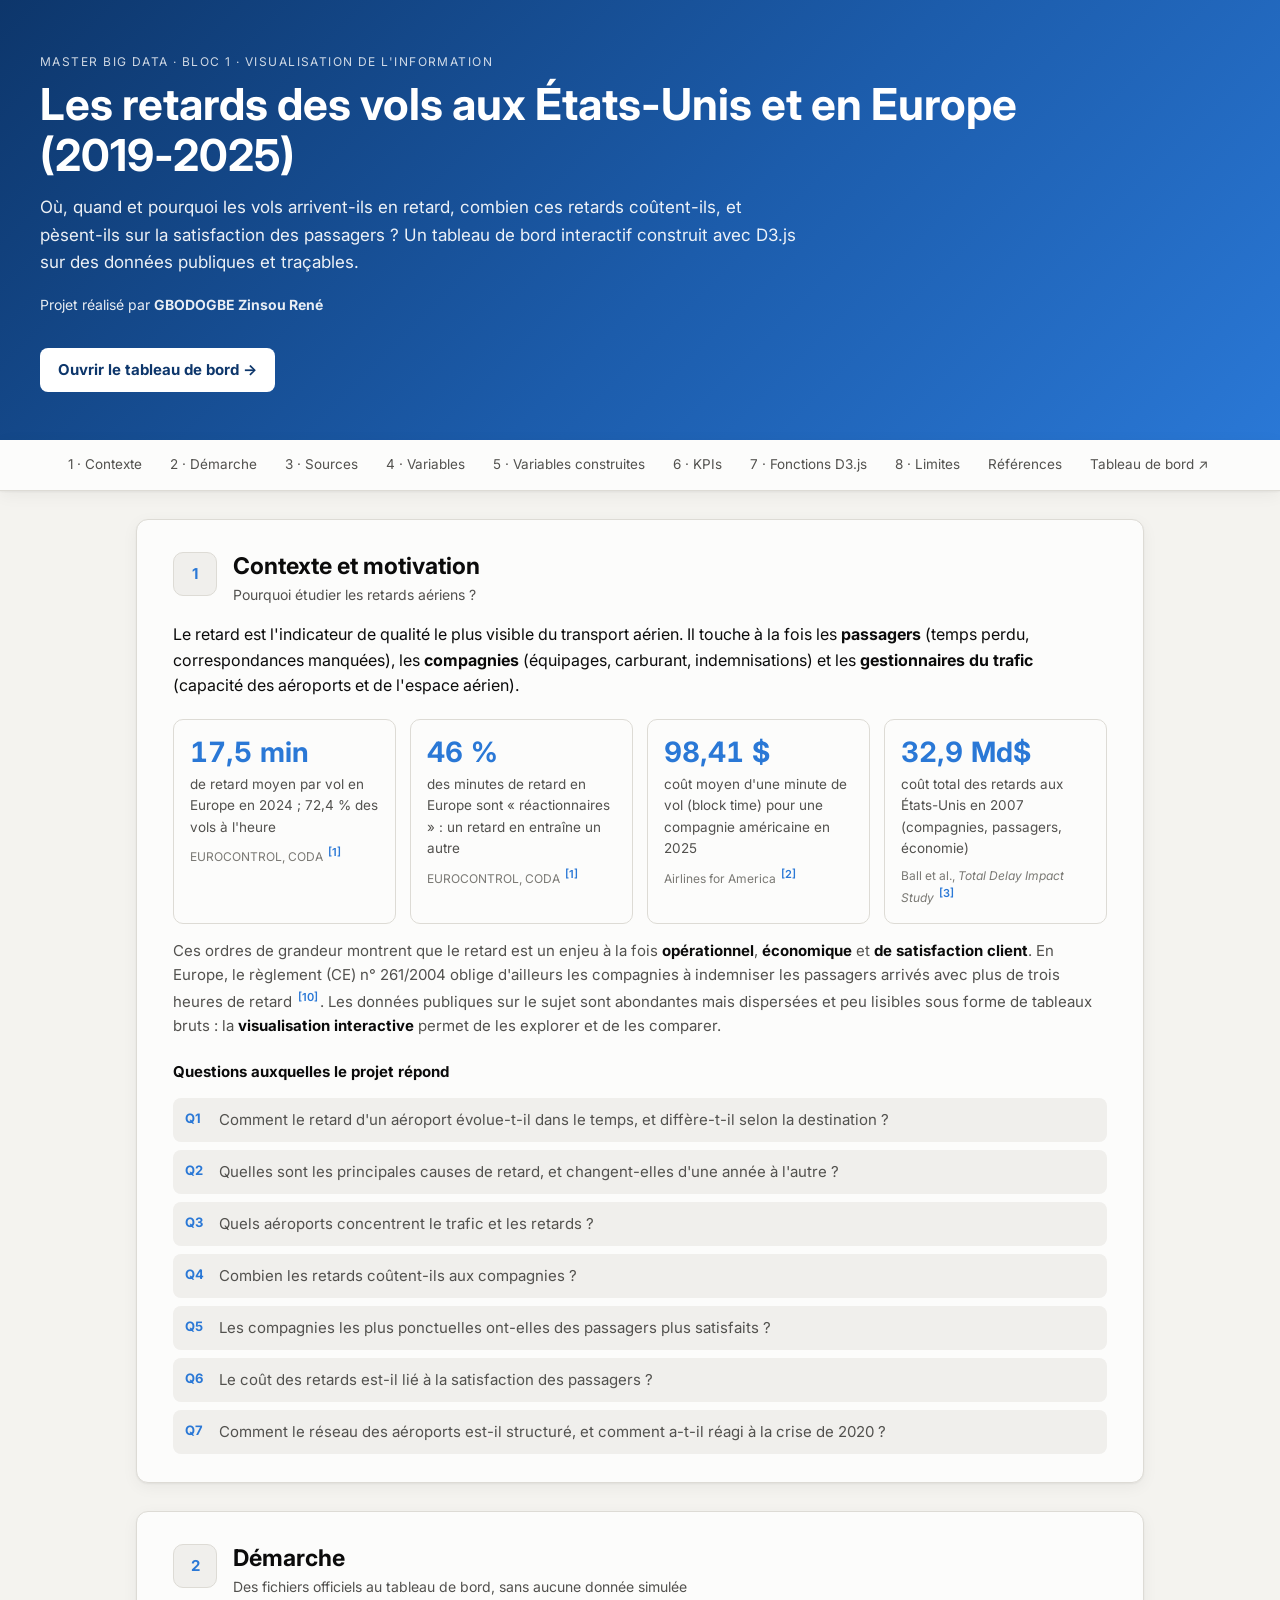
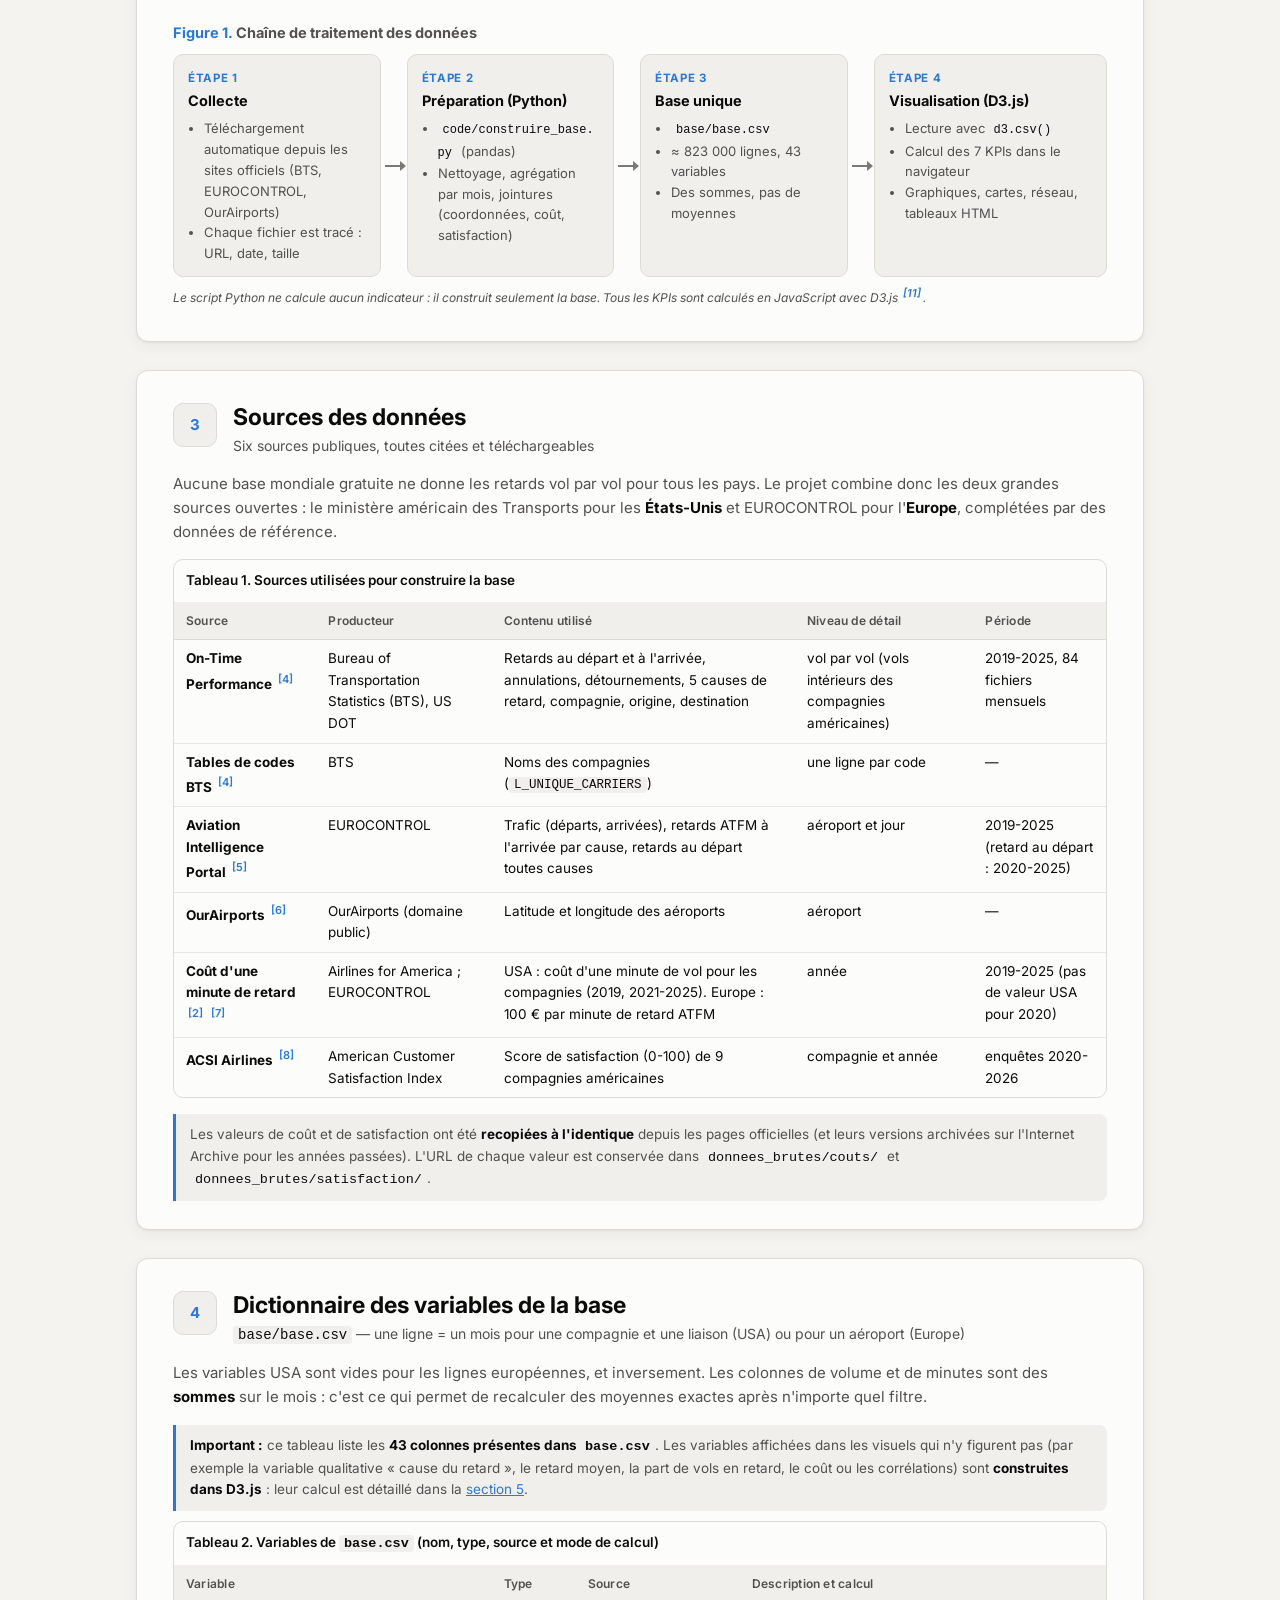
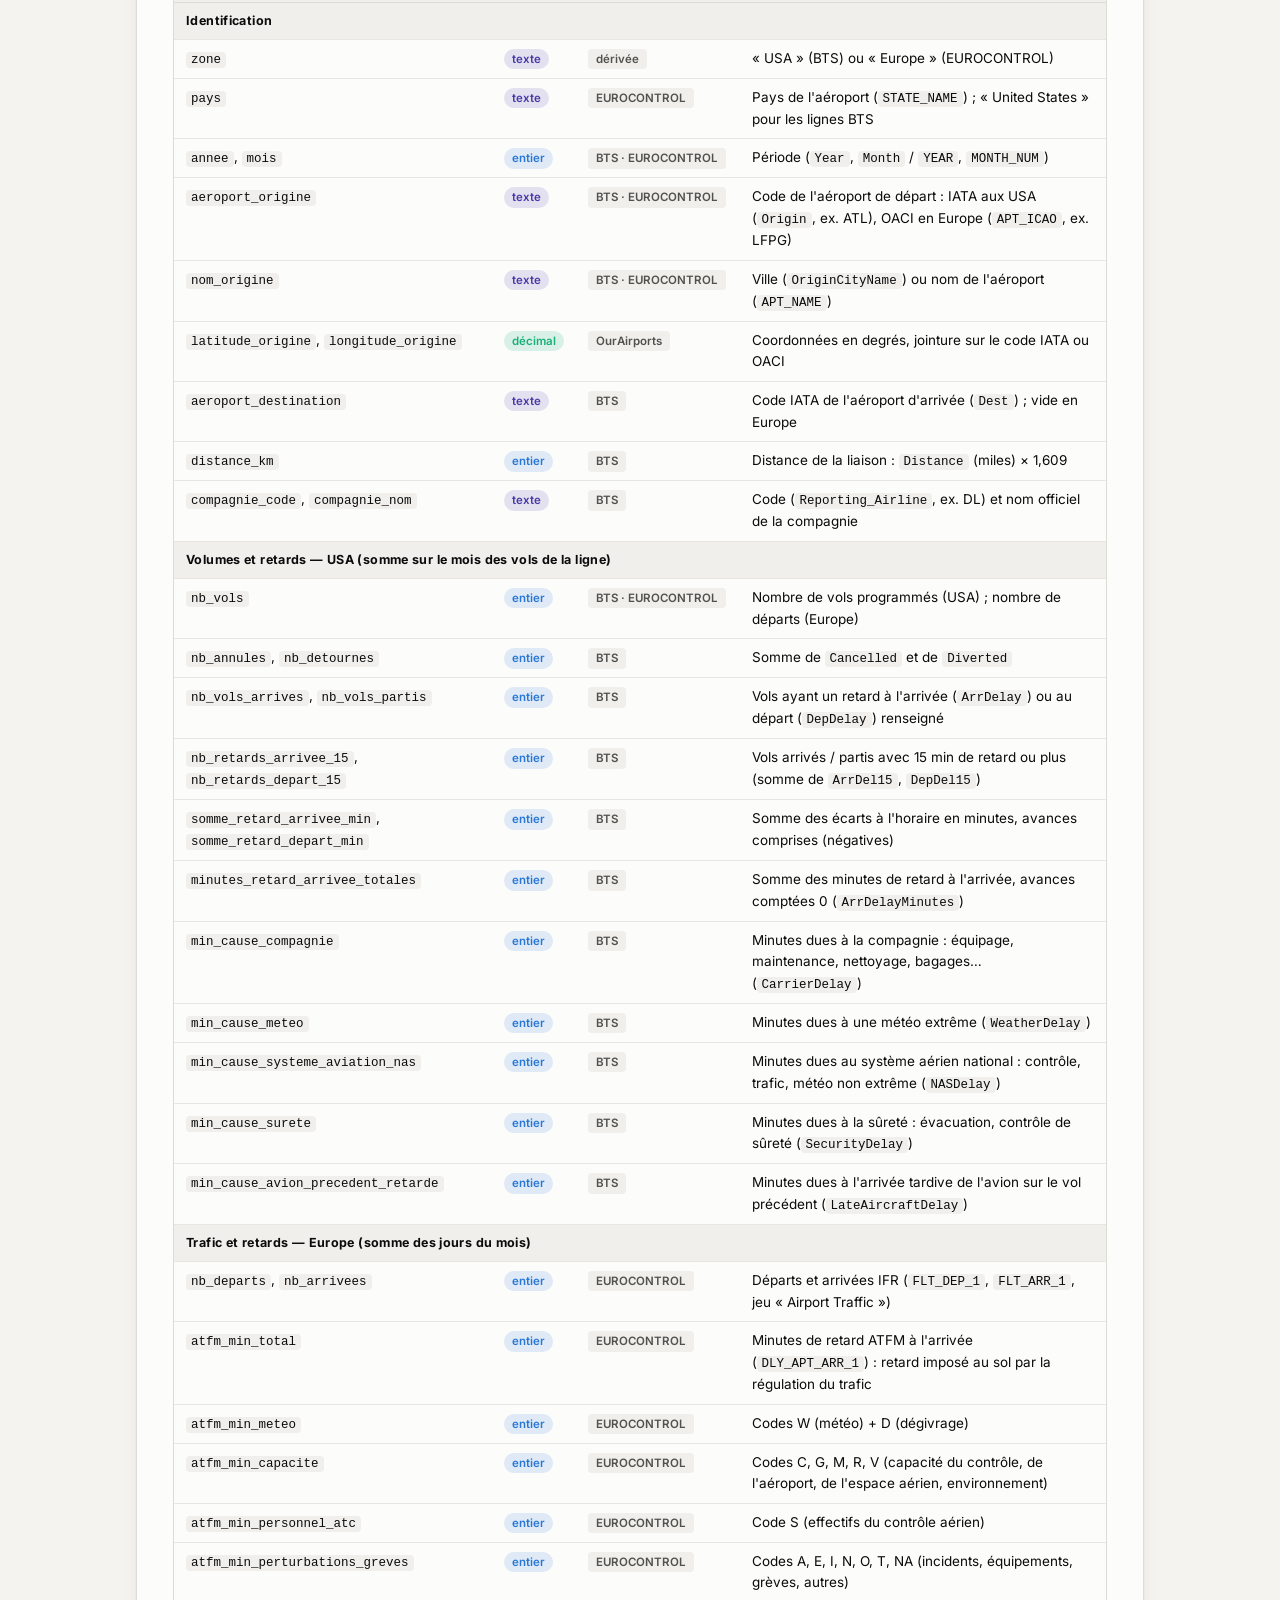
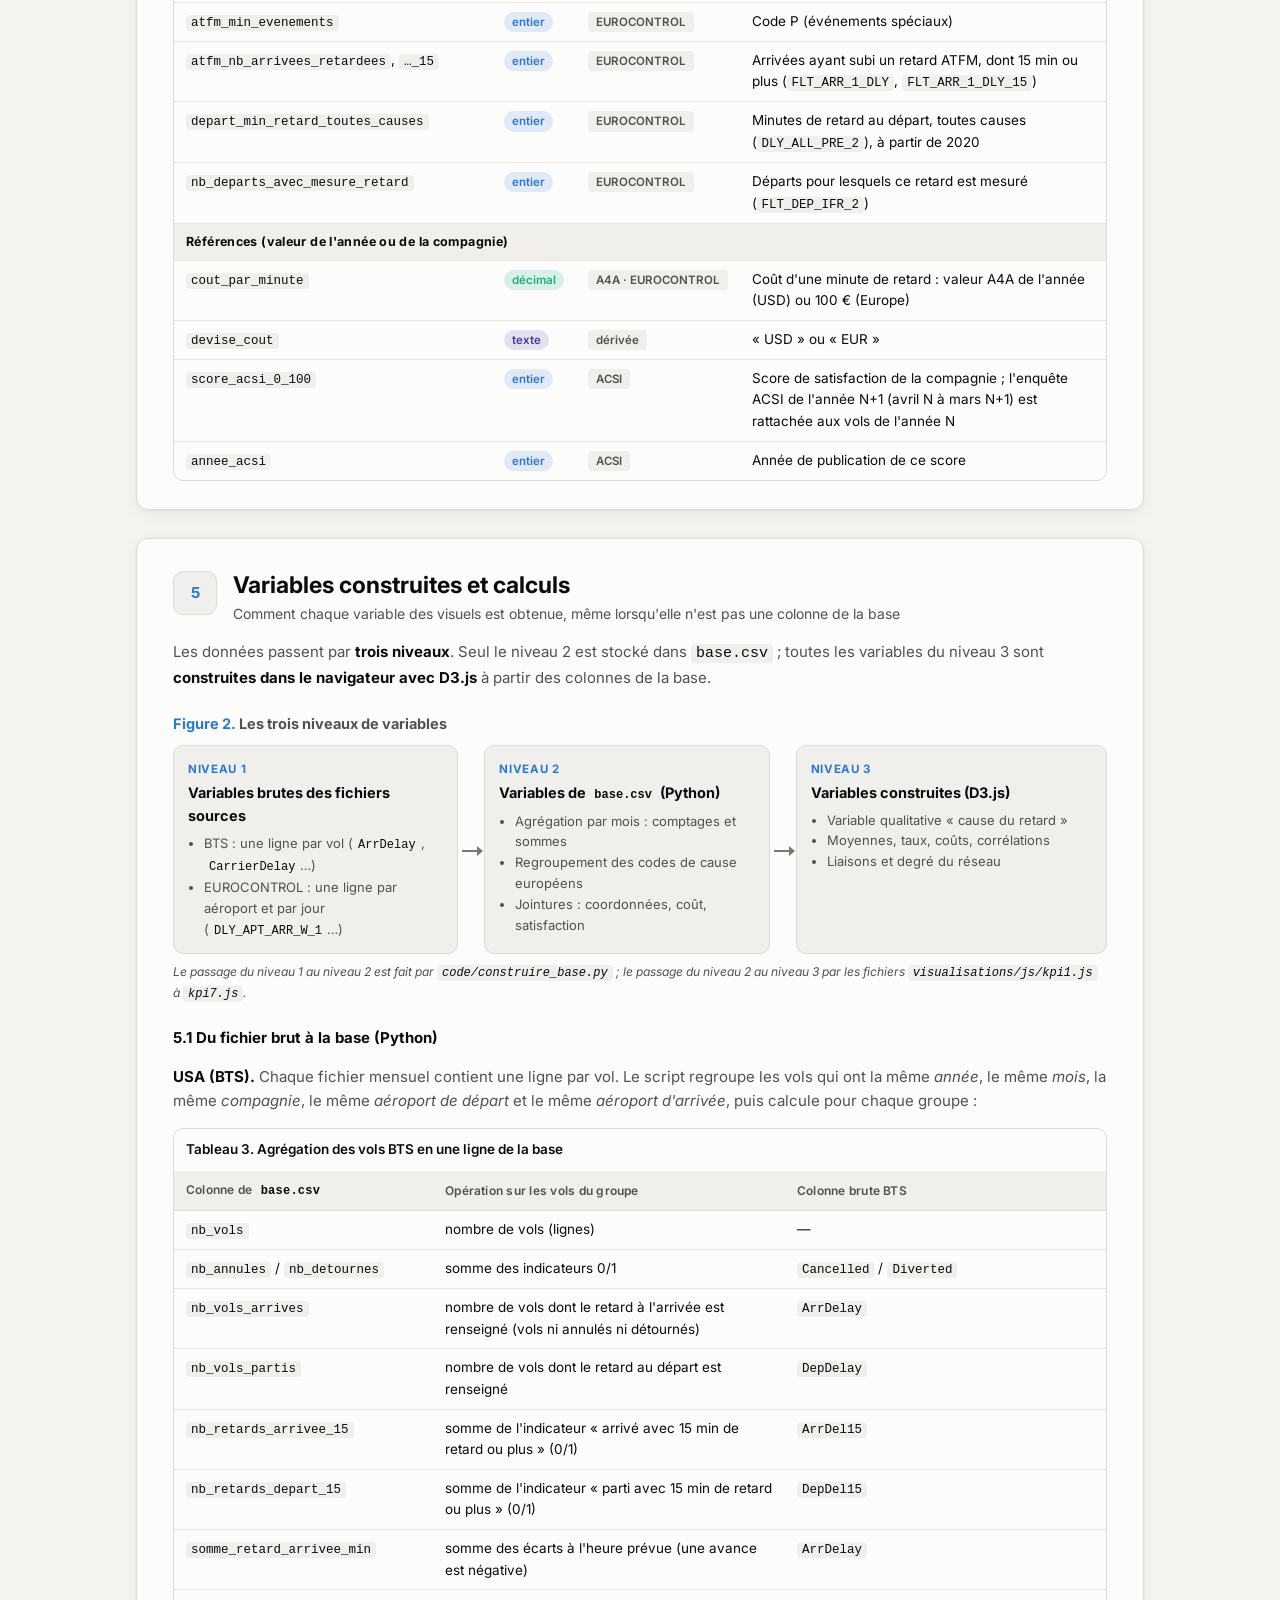
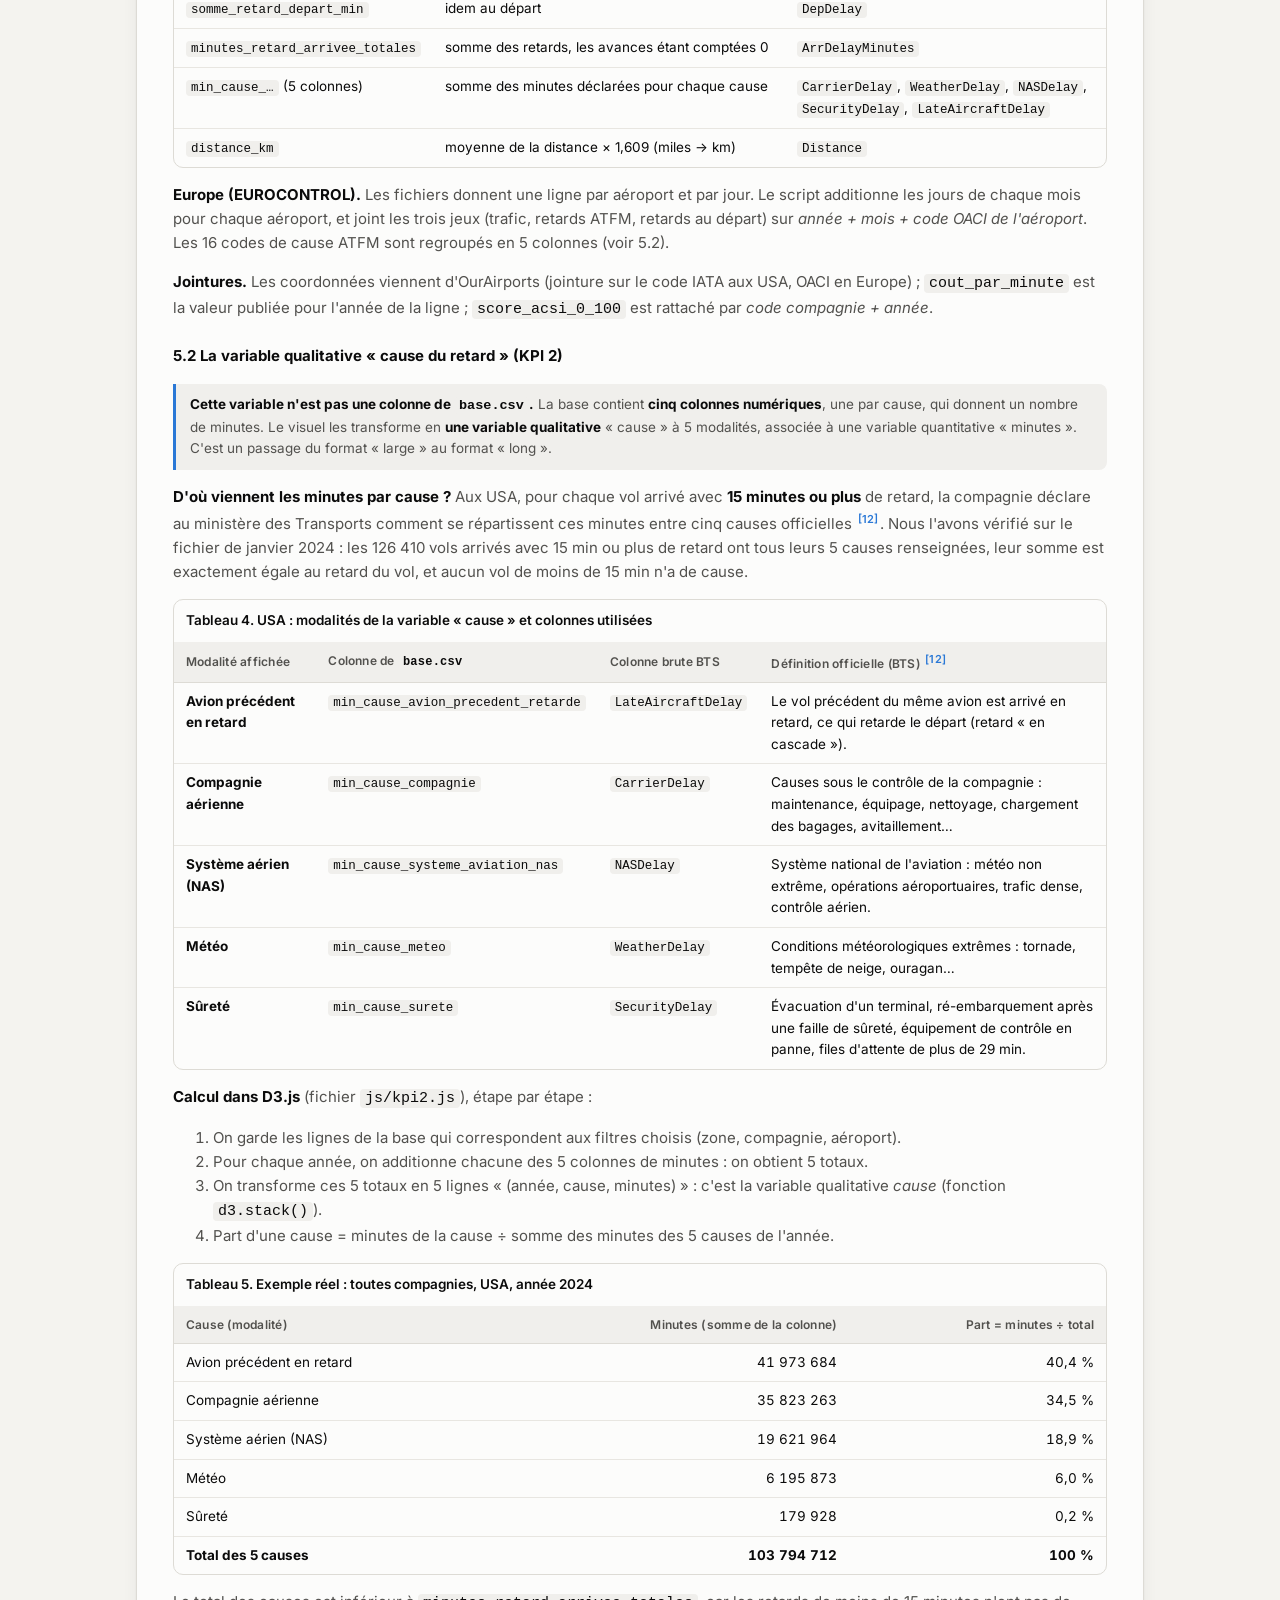
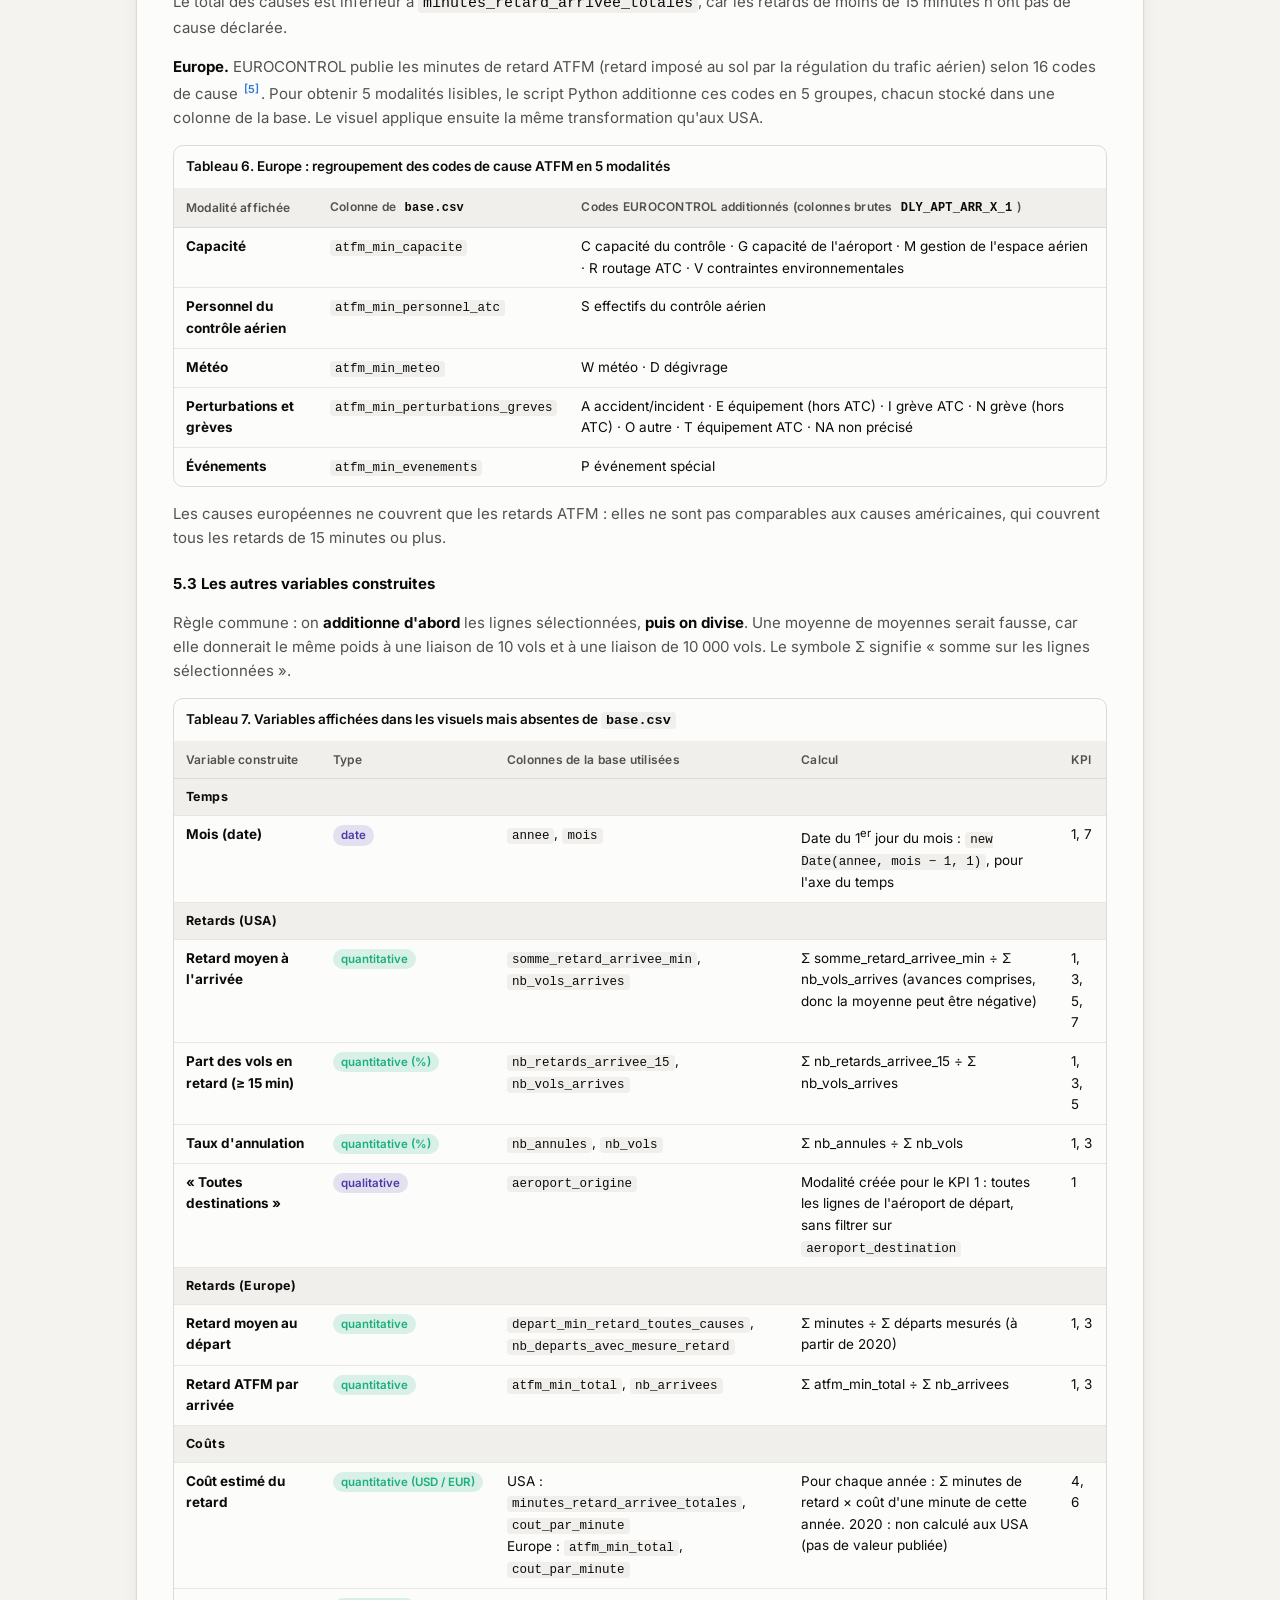
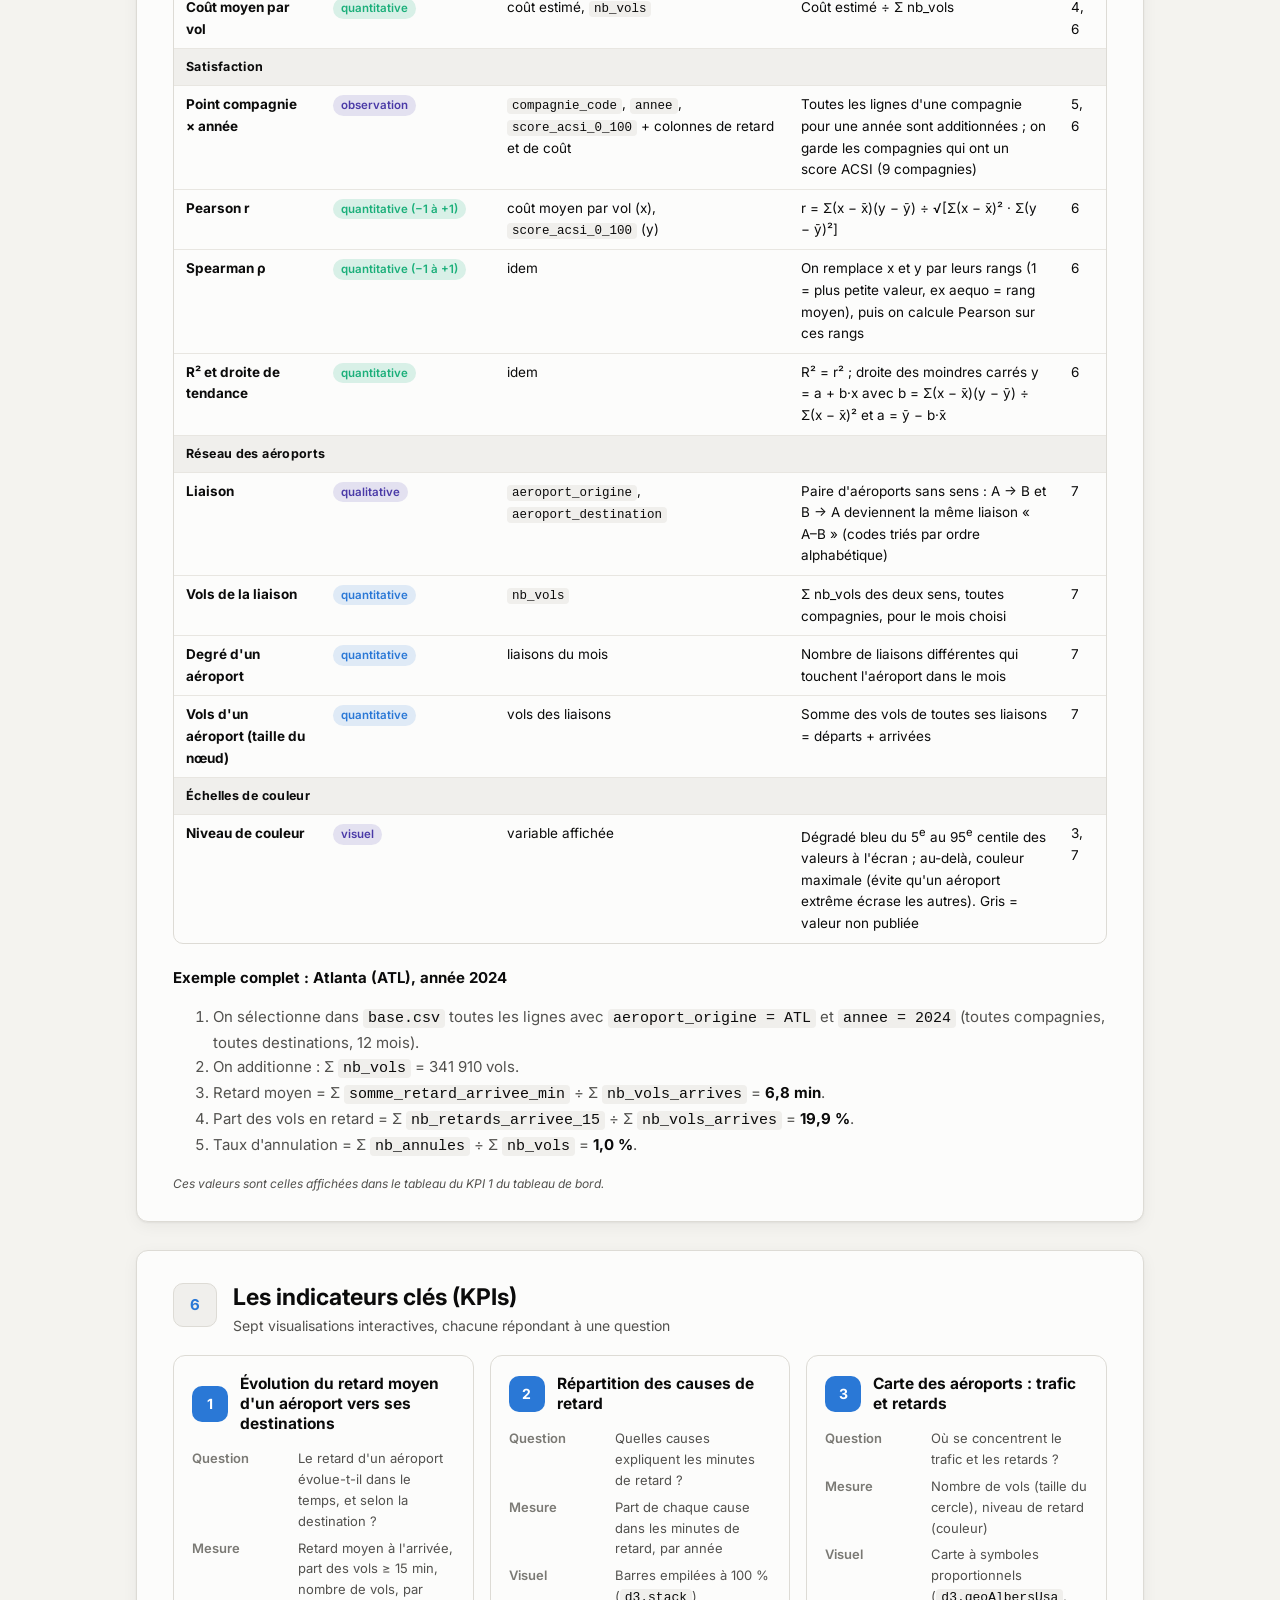
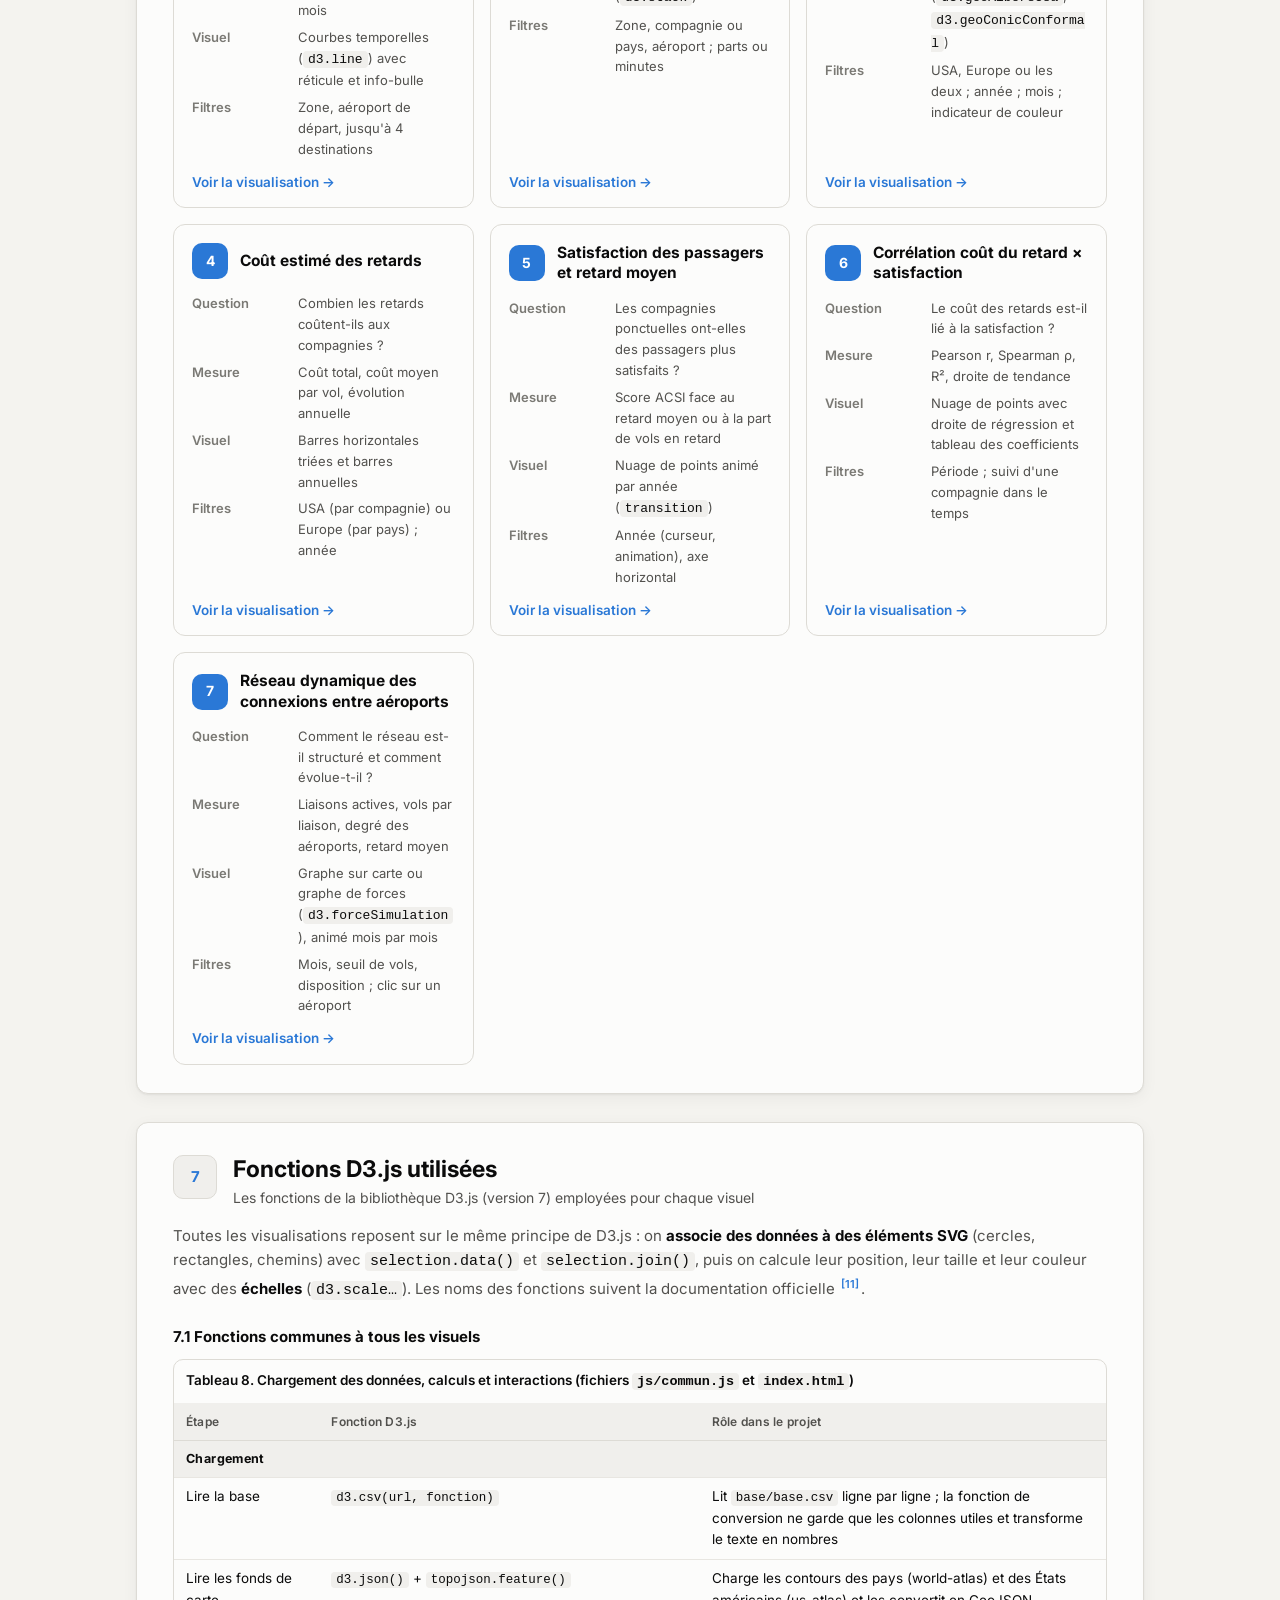
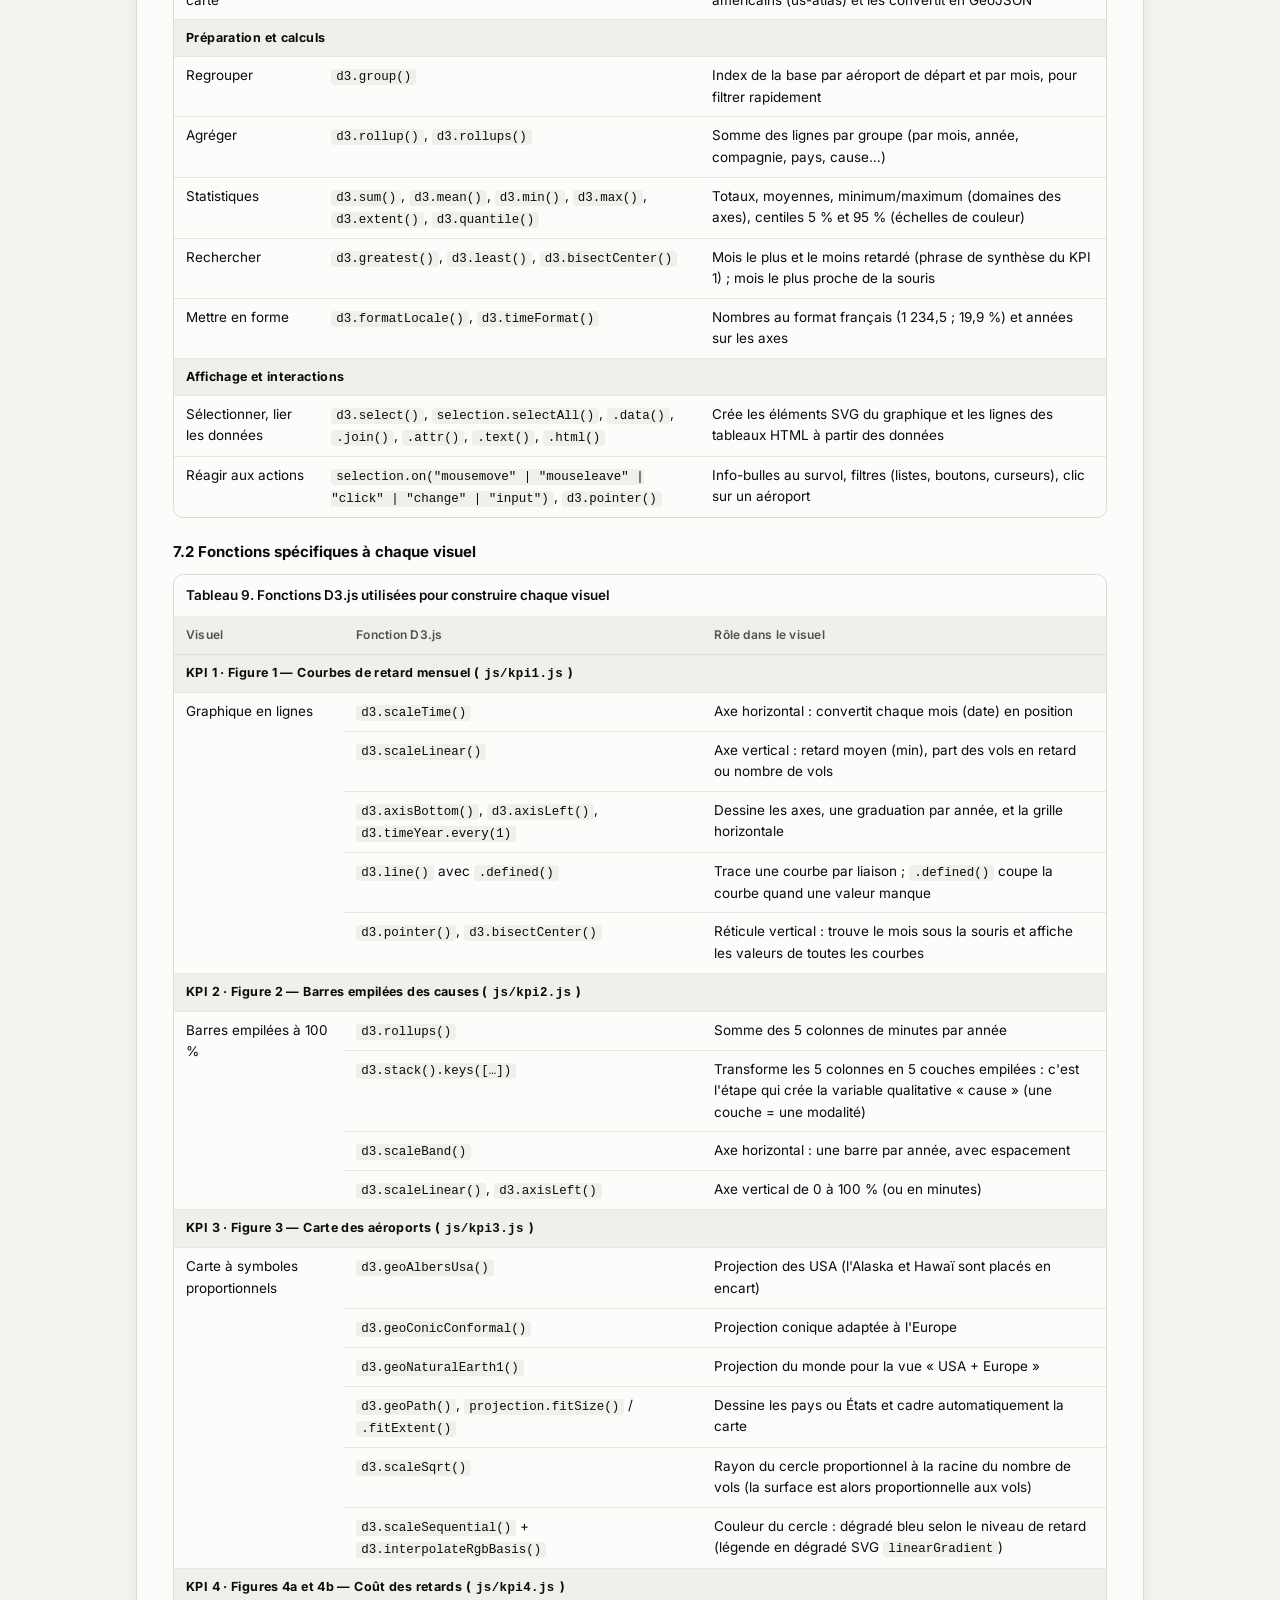
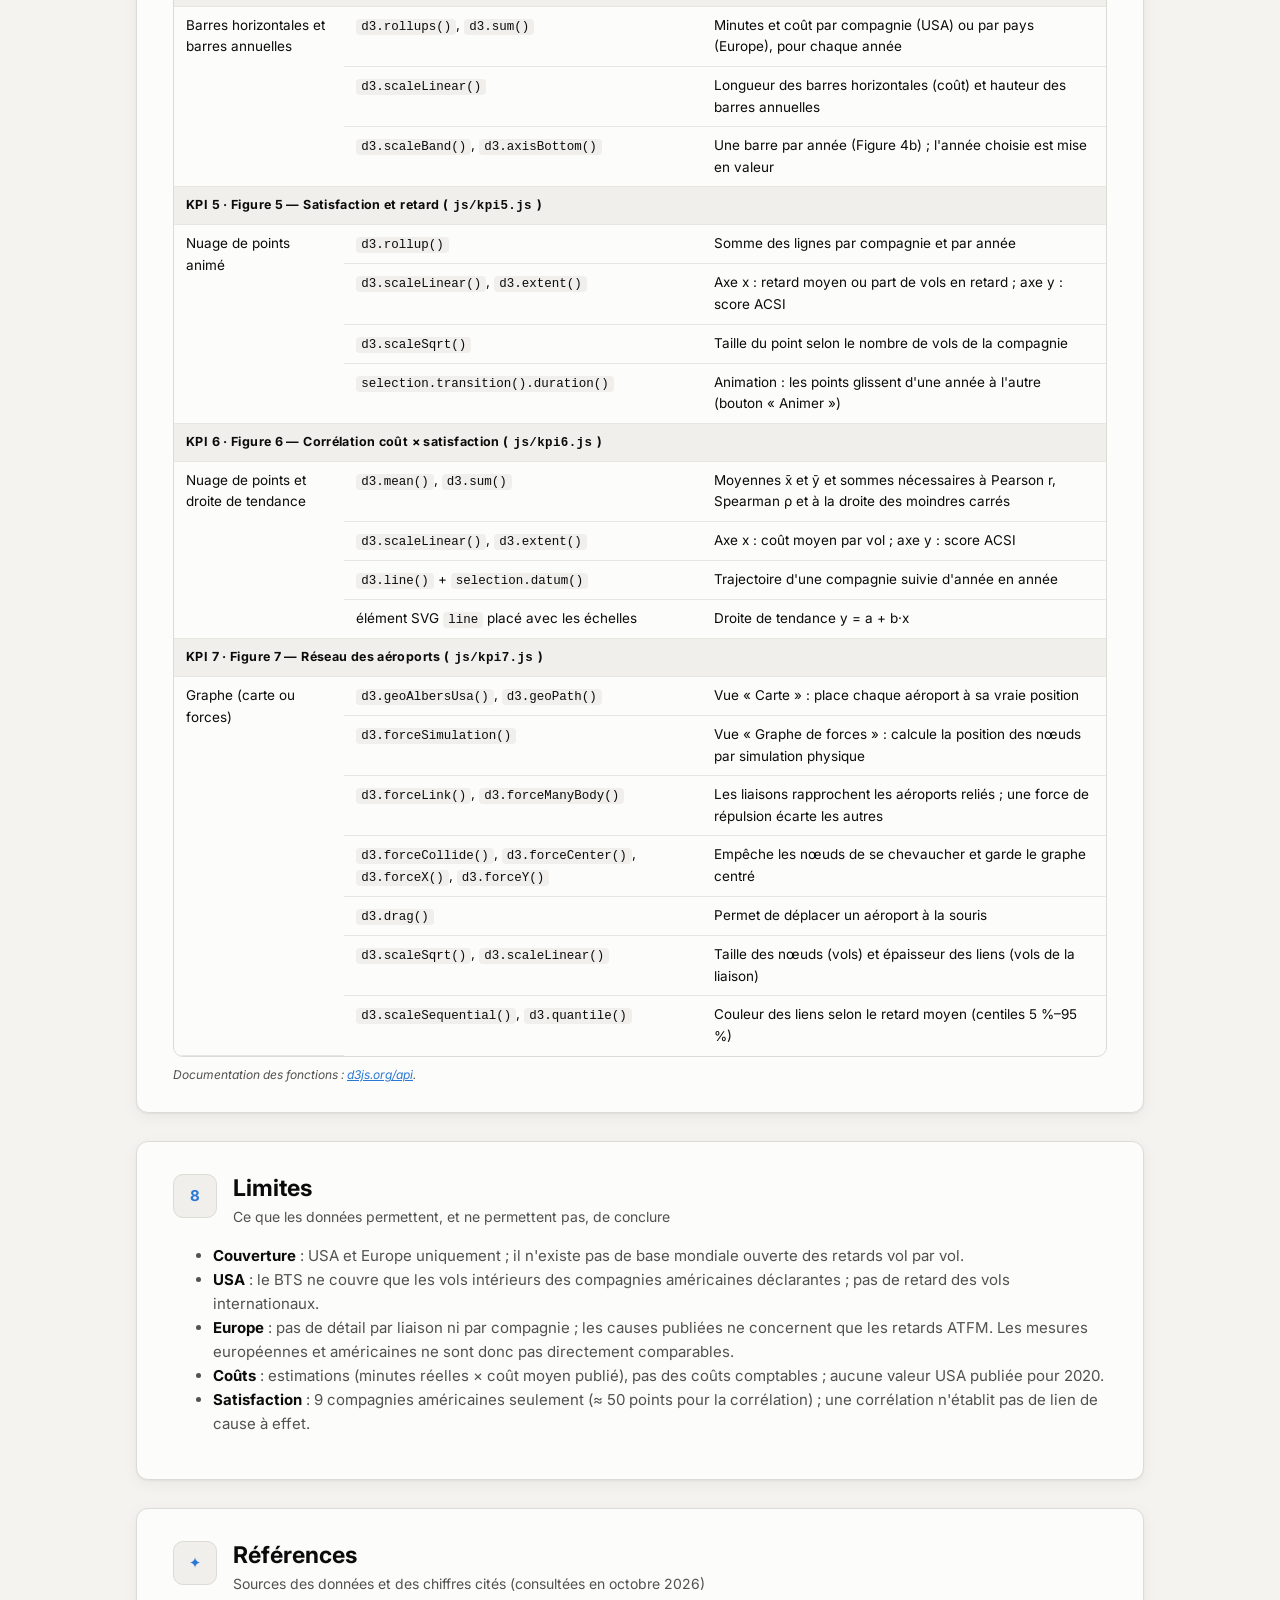
==== visualisations/presentation.html @ a35205ec "Projet retards des vols : script de construction de la base, tableau de bord D3.js et presentation L" ====
<!DOCTYPE html>
<html lang="fr">
<head>
  <meta charset="utf-8">
  <meta name="viewport" content="width=device-width, initial-scale=1">
  <title>Retards des vols 2019-2025 — Présentation du projet</title>
  <link rel="preconnect" href="https://fonts.googleapis.com">
  <link href="https://fonts.googleapis.com/css2?family=Inter:wght@400;500;600;700&display=swap" rel="stylesheet">
  <link rel="stylesheet" href="css/style.css">
  <link rel="stylesheet" href="css/document.css">
</head>
<body class="doc">

<header class="hero"><div class="inner">
  <p class="eyebrow">Master Big Data · Bloc 1 · Visualisation de l'information</p>
  <h1>Les retards des vols aux États-Unis et en Europe (2019‑2025)</h1>
  <p class="lead">Où, quand et pourquoi les vols arrivent-ils en retard, combien ces retards coûtent-ils,
    et pèsent-ils sur la satisfaction des passagers ? Un tableau de bord interactif construit avec D3.js
    sur des données publiques et traçables.</p>
  <p class="author">Projet réalisé par <strong>GBODOGBE Zinsou René</strong></p>
  <a class="cta" href="index.html">Ouvrir le tableau de bord →</a>
</div></header>

<nav class="toc"><div class="inner">
  <a href="#contexte">1 · Contexte</a>
  <a href="#demarche">2 · Démarche</a>
  <a href="#sources">3 · Sources</a>
  <a href="#variables">4 · Variables</a>
  <a href="#calculs">5 · Variables construites</a>
  <a href="#kpis">6 · KPIs</a>
  <a href="#d3">7 · Fonctions D3.js</a>
  <a href="#limites">8 · Limites</a>
  <a href="#references">Références</a>
  <a href="index.html">Tableau de bord ↗</a>
</div></nav>

<main>

<!-- ============================================================ 1. CONTEXTE -->
<section class="card" id="contexte">
  <header><div class="section-num">1</div><div>
    <h2>Contexte et motivation</h2>
    <p class="subtitle">Pourquoi étudier les retards aériens ?</p></div></header>

  <p class="lead-text">Le retard est l'indicateur de qualité le plus visible du transport aérien. Il touche à la fois les
    <strong>passagers</strong> (temps perdu, correspondances manquées), les <strong>compagnies</strong> (équipages, carburant,
    indemnisations) et les <strong>gestionnaires du trafic</strong> (capacité des aéroports et de l'espace aérien).</p>

  <div class="facts">
    <div class="fact"><div class="v">17,5 min</div><div class="l">de retard moyen par vol en Europe en 2024 ; 72,4 % des vols à l'heure</div>
      <div class="s">EUROCONTROL, CODA <sup class="ref"><a href="#ref1">[1]</a></sup></div></div>
    <div class="fact"><div class="v">46 %</div><div class="l">des minutes de retard en Europe sont « réactionnaires » : un retard en entraîne un autre</div>
      <div class="s">EUROCONTROL, CODA <sup class="ref"><a href="#ref1">[1]</a></sup></div></div>
    <div class="fact"><div class="v">98,41 $</div><div class="l">coût moyen d'une minute de vol (block time) pour une compagnie américaine en 2025</div>
      <div class="s">Airlines for America <sup class="ref"><a href="#ref2">[2]</a></sup></div></div>
    <div class="fact"><div class="v">32,9 Md$</div><div class="l">coût total des retards aux États-Unis en 2007 (compagnies, passagers, économie)</div>
      <div class="s">Ball et al., <em>Total Delay Impact Study</em> <sup class="ref"><a href="#ref3">[3]</a></sup></div></div>
  </div>

  <p>Ces ordres de grandeur montrent que le retard est un enjeu à la fois <strong>opérationnel</strong>, <strong>économique</strong>
    et <strong>de satisfaction client</strong>. En Europe, le règlement (CE) n° 261/2004 oblige d'ailleurs les compagnies à indemniser
    les passagers arrivés avec plus de trois heures de retard <sup class="ref"><a href="#ref10">[10]</a></sup>.
    Les données publiques sur le sujet sont abondantes mais dispersées et peu lisibles sous forme de tableaux bruts :
    la <strong>visualisation interactive</strong> permet de les explorer et de les comparer.</p>

  <h3>Questions auxquelles le projet répond</h3>
  <ol class="questions">
    <li>Comment le retard d'un aéroport évolue-t-il dans le temps, et diffère-t-il selon la destination ?</li>
    <li>Quelles sont les principales causes de retard, et changent-elles d'une année à l'autre ?</li>
    <li>Quels aéroports concentrent le trafic et les retards ?</li>
    <li>Combien les retards coûtent-ils aux compagnies ?</li>
    <li>Les compagnies les plus ponctuelles ont-elles des passagers plus satisfaits ?</li>
    <li>Le coût des retards est-il lié à la satisfaction des passagers ?</li>
    <li>Comment le réseau des aéroports est-il structuré, et comment a-t-il réagi à la crise de 2020 ?</li>
  </ol>
</section>

<!-- ============================================================ 2. DEMARCHE -->
<section class="card" id="demarche">
  <header><div class="section-num">2</div><div>
    <h2>Démarche</h2>
    <p class="subtitle">Des fichiers officiels au tableau de bord, sans aucune donnée simulée</p></div></header>

  <figure class="fig">
    <p class="fig-title"><span>Figure 1.</span> Chaîne de traitement des données</p>
    <div class="pipeline">
      <div class="step"><div class="k">Étape 1</div><div class="t">Collecte</div>
        <ul><li>Téléchargement automatique depuis les sites officiels (BTS, EUROCONTROL, OurAirports)</li>
            <li>Chaque fichier est tracé : URL, date, taille</li></ul></div>
      <div class="step"><div class="k">Étape 2</div><div class="t">Préparation (Python)</div>
        <ul><li><code>code/construire_base.py</code> (pandas)</li>
            <li>Nettoyage, agrégation par mois, jointures (coordonnées, coût, satisfaction)</li></ul></div>
      <div class="step"><div class="k">Étape 3</div><div class="t">Base unique</div>
        <ul><li><code>base/base.csv</code></li>
            <li>≈ 823 000 lignes, 43 variables</li>
            <li>Des sommes, pas de moyennes</li></ul></div>
      <div class="step"><div class="k">Étape 4</div><div class="t">Visualisation (D3.js)</div>
        <ul><li>Lecture avec <code>d3.csv()</code></li>
            <li>Calcul des 7 KPIs dans le navigateur</li>
            <li>Graphiques, cartes, réseau, tableaux HTML</li></ul></div>
    </div>
    <p class="fig-source">Le script Python ne calcule aucun indicateur : il construit seulement la base. Tous les KPIs sont calculés en JavaScript avec D3.js <sup class="ref"><a href="#ref11">[11]</a></sup>.</p>
  </figure>
</section>

<!-- ============================================================ 3. SOURCES -->
<section class="card" id="sources">
  <header><div class="section-num">3</div><div>
    <h2>Sources des données</h2>
    <p class="subtitle">Six sources publiques, toutes citées et téléchargeables</p></div></header>
  <p>Aucune base mondiale gratuite ne donne les retards vol par vol pour tous les pays. Le projet combine donc les deux grandes
    sources ouvertes : le ministère américain des Transports pour les <strong>États-Unis</strong> et EUROCONTROL pour l'<strong>Europe</strong>,
    complétées par des données de référence.</p>

  <div class="table-wrap"><table class="data doc-table">
    <caption>Tableau 1. Sources utilisées pour construire la base</caption>
    <thead><tr><th>Source</th><th>Producteur</th><th>Contenu utilisé</th><th>Niveau de détail</th><th>Période</th></tr></thead>
    <tbody>
      <tr><td><strong>On-Time Performance</strong> <sup class="ref"><a href="#ref4">[4]</a></sup></td><td>Bureau of Transportation Statistics (BTS), US DOT</td>
        <td>Retards au départ et à l'arrivée, annulations, détournements, 5 causes de retard, compagnie, origine, destination</td><td>vol par vol (vols intérieurs des compagnies américaines)</td><td>2019-2025, 84 fichiers mensuels</td></tr>
      <tr><td><strong>Tables de codes BTS</strong> <sup class="ref"><a href="#ref4">[4]</a></sup></td><td>BTS</td>
        <td>Noms des compagnies (<code>L_UNIQUE_CARRIERS</code>)</td><td>une ligne par code</td><td>—</td></tr>
      <tr><td><strong>Aviation Intelligence Portal</strong> <sup class="ref"><a href="#ref5">[5]</a></sup></td><td>EUROCONTROL</td>
        <td>Trafic (départs, arrivées), retards ATFM à l'arrivée par cause, retards au départ toutes causes</td><td>aéroport et jour</td><td>2019-2025 (retard au départ : 2020-2025)</td></tr>
      <tr><td><strong>OurAirports</strong> <sup class="ref"><a href="#ref6">[6]</a></sup></td><td>OurAirports (domaine public)</td>
        <td>Latitude et longitude des aéroports</td><td>aéroport</td><td>—</td></tr>
      <tr><td><strong>Coût d'une minute de retard</strong> <sup class="ref"><a href="#ref2">[2]</a></sup> <sup class="ref"><a href="#ref7">[7]</a></sup></td><td>Airlines for America ; EUROCONTROL</td>
        <td>USA : coût d'une minute de vol pour les compagnies (2019, 2021-2025). Europe : 100 € par minute de retard ATFM</td><td>année</td><td>2019-2025 (pas de valeur USA pour 2020)</td></tr>
      <tr><td><strong>ACSI Airlines</strong> <sup class="ref"><a href="#ref8">[8]</a></sup></td><td>American Customer Satisfaction Index</td>
        <td>Score de satisfaction (0-100) de 9 compagnies américaines</td><td>compagnie et année</td><td>enquêtes 2020-2026</td></tr>
    </tbody>
  </table></div>
  <div class="note">Les valeurs de coût et de satisfaction ont été <b>recopiées à l'identique</b> depuis les pages officielles
    (et leurs versions archivées sur l'Internet Archive pour les années passées). L'URL de chaque valeur est conservée
    dans <code>donnees_brutes/couts/</code> et <code>donnees_brutes/satisfaction/</code>.</div>
</section>

<!-- ============================================================ 4. VARIABLES -->
<section class="card" id="variables">
  <header><div class="section-num">4</div><div>
    <h2>Dictionnaire des variables de la base</h2>
    <p class="subtitle"><code>base/base.csv</code> — une ligne = un mois pour une compagnie et une liaison (USA) ou pour un aéroport (Europe)</p></div></header>
  <p>Les variables USA sont vides pour les lignes européennes, et inversement. Les colonnes de volume et de minutes sont des
    <strong>sommes</strong> sur le mois : c'est ce qui permet de recalculer des moyennes exactes après n'importe quel filtre.</p>
  <div class="note"><b>Important :</b> ce tableau liste les <b>43 colonnes présentes dans <code>base.csv</code></b>.
    Les variables affichées dans les visuels qui n'y figurent pas (par exemple la variable qualitative « cause du retard »,
    le retard moyen, la part de vols en retard, le coût ou les corrélations) sont <b>construites dans D3.js</b> :
    leur calcul est détaillé dans la <a href="#calculs">section 5</a>.</div>

  <div class="table-wrap"><table class="data doc-table">
    <caption>Tableau 2. Variables de <code>base.csv</code> (nom, type, source et mode de calcul)</caption>
    <thead><tr><th>Variable</th><th>Type</th><th>Source</th><th>Description et calcul</th></tr></thead>
    <tbody>
      <tr class="group"><td colspan="4">Identification</td></tr>
      <tr><td><code>zone</code></td><td><span class="type txt">texte</span></td><td><span class="src">dérivée</span></td><td>« USA » (BTS) ou « Europe » (EUROCONTROL)</td></tr>
      <tr><td><code>pays</code></td><td><span class="type txt">texte</span></td><td><span class="src">EUROCONTROL</span></td><td>Pays de l'aéroport (<code>STATE_NAME</code>) ; « United States » pour les lignes BTS</td></tr>
      <tr><td><code>annee</code>, <code>mois</code></td><td><span class="type int">entier</span></td><td><span class="src">BTS · EUROCONTROL</span></td><td>Période (<code>Year</code>, <code>Month</code> / <code>YEAR</code>, <code>MONTH_NUM</code>)</td></tr>
      <tr><td><code>aeroport_origine</code></td><td><span class="type txt">texte</span></td><td><span class="src">BTS · EUROCONTROL</span></td><td>Code de l'aéroport de départ : IATA aux USA (<code>Origin</code>, ex. ATL), OACI en Europe (<code>APT_ICAO</code>, ex. LFPG)</td></tr>
      <tr><td><code>nom_origine</code></td><td><span class="type txt">texte</span></td><td><span class="src">BTS · EUROCONTROL</span></td><td>Ville (<code>OriginCityName</code>) ou nom de l'aéroport (<code>APT_NAME</code>)</td></tr>
      <tr><td><code>latitude_origine</code>, <code>longitude_origine</code></td><td><span class="type dec">décimal</span></td><td><span class="src">OurAirports</span></td><td>Coordonnées en degrés, jointure sur le code IATA ou OACI</td></tr>
      <tr><td><code>aeroport_destination</code></td><td><span class="type txt">texte</span></td><td><span class="src">BTS</span></td><td>Code IATA de l'aéroport d'arrivée (<code>Dest</code>) ; vide en Europe</td></tr>
      <tr><td><code>distance_km</code></td><td><span class="type int">entier</span></td><td><span class="src">BTS</span></td><td>Distance de la liaison : <code>Distance</code> (miles) × 1,609</td></tr>
      <tr><td><code>compagnie_code</code>, <code>compagnie_nom</code></td><td><span class="type txt">texte</span></td><td><span class="src">BTS</span></td><td>Code (<code>Reporting_Airline</code>, ex. DL) et nom officiel de la compagnie</td></tr>

      <tr class="group"><td colspan="4">Volumes et retards — USA (somme sur le mois des vols de la ligne)</td></tr>
      <tr><td><code>nb_vols</code></td><td><span class="type int">entier</span></td><td><span class="src">BTS · EUROCONTROL</span></td><td>Nombre de vols programmés (USA) ; nombre de départs (Europe)</td></tr>
      <tr><td><code>nb_annules</code>, <code>nb_detournes</code></td><td><span class="type int">entier</span></td><td><span class="src">BTS</span></td><td>Somme de <code>Cancelled</code> et de <code>Diverted</code></td></tr>
      <tr><td><code>nb_vols_arrives</code>, <code>nb_vols_partis</code></td><td><span class="type int">entier</span></td><td><span class="src">BTS</span></td><td>Vols ayant un retard à l'arrivée (<code>ArrDelay</code>) ou au départ (<code>DepDelay</code>) renseigné</td></tr>
      <tr><td><code>nb_retards_arrivee_15</code>, <code>nb_retards_depart_15</code></td><td><span class="type int">entier</span></td><td><span class="src">BTS</span></td><td>Vols arrivés / partis avec 15 min de retard ou plus (somme de <code>ArrDel15</code>, <code>DepDel15</code>)</td></tr>
      <tr><td><code>somme_retard_arrivee_min</code>, <code>somme_retard_depart_min</code></td><td><span class="type int">entier</span></td><td><span class="src">BTS</span></td><td>Somme des écarts à l'horaire en minutes, avances comprises (négatives)</td></tr>
      <tr><td><code>minutes_retard_arrivee_totales</code></td><td><span class="type int">entier</span></td><td><span class="src">BTS</span></td><td>Somme des minutes de retard à l'arrivée, avances comptées 0 (<code>ArrDelayMinutes</code>)</td></tr>
      <tr><td><code>min_cause_compagnie</code></td><td><span class="type int">entier</span></td><td><span class="src">BTS</span></td><td>Minutes dues à la compagnie : équipage, maintenance, nettoyage, bagages… (<code>CarrierDelay</code>)</td></tr>
      <tr><td><code>min_cause_meteo</code></td><td><span class="type int">entier</span></td><td><span class="src">BTS</span></td><td>Minutes dues à une météo extrême (<code>WeatherDelay</code>)</td></tr>
      <tr><td><code>min_cause_systeme_aviation_nas</code></td><td><span class="type int">entier</span></td><td><span class="src">BTS</span></td><td>Minutes dues au système aérien national : contrôle, trafic, météo non extrême (<code>NASDelay</code>)</td></tr>
      <tr><td><code>min_cause_surete</code></td><td><span class="type int">entier</span></td><td><span class="src">BTS</span></td><td>Minutes dues à la sûreté : évacuation, contrôle de sûreté (<code>SecurityDelay</code>)</td></tr>
      <tr><td><code>min_cause_avion_precedent_retarde</code></td><td><span class="type int">entier</span></td><td><span class="src">BTS</span></td><td>Minutes dues à l'arrivée tardive de l'avion sur le vol précédent (<code>LateAircraftDelay</code>)</td></tr>

      <tr class="group"><td colspan="4">Trafic et retards — Europe (somme des jours du mois)</td></tr>
      <tr><td><code>nb_departs</code>, <code>nb_arrivees</code></td><td><span class="type int">entier</span></td><td><span class="src">EUROCONTROL</span></td><td>Départs et arrivées IFR (<code>FLT_DEP_1</code>, <code>FLT_ARR_1</code>, jeu « Airport Traffic »)</td></tr>
      <tr><td><code>atfm_min_total</code></td><td><span class="type int">entier</span></td><td><span class="src">EUROCONTROL</span></td><td>Minutes de retard ATFM à l'arrivée (<code>DLY_APT_ARR_1</code>) : retard imposé au sol par la régulation du trafic</td></tr>
      <tr><td><code>atfm_min_meteo</code></td><td><span class="type int">entier</span></td><td><span class="src">EUROCONTROL</span></td><td>Codes W (météo) + D (dégivrage)</td></tr>
      <tr><td><code>atfm_min_capacite</code></td><td><span class="type int">entier</span></td><td><span class="src">EUROCONTROL</span></td><td>Codes C, G, M, R, V (capacité du contrôle, de l'aéroport, de l'espace aérien, environnement)</td></tr>
      <tr><td><code>atfm_min_personnel_atc</code></td><td><span class="type int">entier</span></td><td><span class="src">EUROCONTROL</span></td><td>Code S (effectifs du contrôle aérien)</td></tr>
      <tr><td><code>atfm_min_perturbations_greves</code></td><td><span class="type int">entier</span></td><td><span class="src">EUROCONTROL</span></td><td>Codes A, E, I, N, O, T, NA (incidents, équipements, grèves, autres)</td></tr>
      <tr><td><code>atfm_min_evenements</code></td><td><span class="type int">entier</span></td><td><span class="src">EUROCONTROL</span></td><td>Code P (événements spéciaux)</td></tr>
      <tr><td><code>atfm_nb_arrivees_retardees</code>, <code>…_15</code></td><td><span class="type int">entier</span></td><td><span class="src">EUROCONTROL</span></td><td>Arrivées ayant subi un retard ATFM, dont 15 min ou plus (<code>FLT_ARR_1_DLY</code>, <code>FLT_ARR_1_DLY_15</code>)</td></tr>
      <tr><td><code>depart_min_retard_toutes_causes</code></td><td><span class="type int">entier</span></td><td><span class="src">EUROCONTROL</span></td><td>Minutes de retard au départ, toutes causes (<code>DLY_ALL_PRE_2</code>), à partir de 2020</td></tr>
      <tr><td><code>nb_departs_avec_mesure_retard</code></td><td><span class="type int">entier</span></td><td><span class="src">EUROCONTROL</span></td><td>Départs pour lesquels ce retard est mesuré (<code>FLT_DEP_IFR_2</code>)</td></tr>

      <tr class="group"><td colspan="4">Références (valeur de l'année ou de la compagnie)</td></tr>
      <tr><td><code>cout_par_minute</code></td><td><span class="type dec">décimal</span></td><td><span class="src">A4A · EUROCONTROL</span></td><td>Coût d'une minute de retard : valeur A4A de l'année (USD) ou 100 € (Europe)</td></tr>
      <tr><td><code>devise_cout</code></td><td><span class="type txt">texte</span></td><td><span class="src">dérivée</span></td><td>« USD » ou « EUR »</td></tr>
      <tr><td><code>score_acsi_0_100</code></td><td><span class="type int">entier</span></td><td><span class="src">ACSI</span></td><td>Score de satisfaction de la compagnie ; l'enquête ACSI de l'année N+1 (avril N à mars N+1) est rattachée aux vols de l'année N</td></tr>
      <tr><td><code>annee_acsi</code></td><td><span class="type int">entier</span></td><td><span class="src">ACSI</span></td><td>Année de publication de ce score</td></tr>
    </tbody>
  </table></div>
</section>

<!-- ============================================================ 5. CALCULS -->
<section class="card" id="calculs">
  <header><div class="section-num">5</div><div>
    <h2>Variables construites et calculs</h2>
    <p class="subtitle">Comment chaque variable des visuels est obtenue, même lorsqu'elle n'est pas une colonne de la base</p></div></header>

  <p>Les données passent par <strong>trois niveaux</strong>. Seul le niveau 2 est stocké dans <code>base.csv</code> ;
    toutes les variables du niveau 3 sont <strong>construites dans le navigateur avec D3.js</strong> à partir des colonnes de la base.</p>

  <figure class="fig">
    <p class="fig-title"><span>Figure 2.</span> Les trois niveaux de variables</p>
    <div class="pipeline" style="grid-template-columns:repeat(3,1fr)">
      <div class="step"><div class="k">Niveau 1</div><div class="t">Variables brutes des fichiers sources</div>
        <ul><li>BTS : une ligne par vol (<code>ArrDelay</code>, <code>CarrierDelay</code>…)</li>
            <li>EUROCONTROL : une ligne par aéroport et par jour (<code>DLY_APT_ARR_W_1</code>…)</li></ul></div>
      <div class="step"><div class="k">Niveau 2</div><div class="t">Variables de <code>base.csv</code> (Python)</div>
        <ul><li>Agrégation par mois : comptages et sommes</li>
            <li>Regroupement des codes de cause européens</li>
            <li>Jointures : coordonnées, coût, satisfaction</li></ul></div>
      <div class="step"><div class="k">Niveau 3</div><div class="t">Variables construites (D3.js)</div>
        <ul><li>Variable qualitative « cause du retard »</li>
            <li>Moyennes, taux, coûts, corrélations</li>
            <li>Liaisons et degré du réseau</li></ul></div>
    </div>
    <p class="fig-source">Le passage du niveau 1 au niveau 2 est fait par <code>code/construire_base.py</code> ; le passage du niveau 2 au niveau 3 par les fichiers <code>visualisations/js/kpi1.js</code> à <code>kpi7.js</code>.</p>
  </figure>

  <!-- ---------------------------------------------------------------- 5.1 -->
  <h3>5.1 Du fichier brut à la base (Python)</h3>
  <p><strong>USA (BTS).</strong> Chaque fichier mensuel contient une ligne par vol. Le script regroupe les vols qui ont la même
    <em>année</em>, le même <em>mois</em>, la même <em>compagnie</em>, le même <em>aéroport de départ</em> et le même <em>aéroport d'arrivée</em>,
    puis calcule pour chaque groupe :</p>
  <div class="table-wrap"><table class="data doc-table">
    <caption>Tableau 3. Agrégation des vols BTS en une ligne de la base</caption>
    <thead><tr><th>Colonne de <code>base.csv</code></th><th>Opération sur les vols du groupe</th><th>Colonne brute BTS</th></tr></thead>
    <tbody>
      <tr><td><code>nb_vols</code></td><td>nombre de vols (lignes)</td><td>—</td></tr>
      <tr><td><code>nb_annules</code> / <code>nb_detournes</code></td><td>somme des indicateurs 0/1</td><td><code>Cancelled</code> / <code>Diverted</code></td></tr>
      <tr><td><code>nb_vols_arrives</code></td><td>nombre de vols dont le retard à l'arrivée est renseigné (vols ni annulés ni détournés)</td><td><code>ArrDelay</code></td></tr>
      <tr><td><code>nb_vols_partis</code></td><td>nombre de vols dont le retard au départ est renseigné</td><td><code>DepDelay</code></td></tr>
      <tr><td><code>nb_retards_arrivee_15</code></td><td>somme de l'indicateur « arrivé avec 15 min de retard ou plus » (0/1)</td><td><code>ArrDel15</code></td></tr>
      <tr><td><code>nb_retards_depart_15</code></td><td>somme de l'indicateur « parti avec 15 min de retard ou plus » (0/1)</td><td><code>DepDel15</code></td></tr>
      <tr><td><code>somme_retard_arrivee_min</code></td><td>somme des écarts à l'heure prévue (une avance est négative)</td><td><code>ArrDelay</code></td></tr>
      <tr><td><code>somme_retard_depart_min</code></td><td>idem au départ</td><td><code>DepDelay</code></td></tr>
      <tr><td><code>minutes_retard_arrivee_totales</code></td><td>somme des retards, les avances étant comptées 0</td><td><code>ArrDelayMinutes</code></td></tr>
      <tr><td><code>min_cause_…</code> (5 colonnes)</td><td>somme des minutes déclarées pour chaque cause</td><td><code>CarrierDelay</code>, <code>WeatherDelay</code>, <code>NASDelay</code>, <code>SecurityDelay</code>, <code>LateAircraftDelay</code></td></tr>
      <tr><td><code>distance_km</code></td><td>moyenne de la distance × 1,609 (miles → km)</td><td><code>Distance</code></td></tr>
    </tbody>
  </table></div>
  <p><strong>Europe (EUROCONTROL).</strong> Les fichiers donnent une ligne par aéroport et par jour. Le script additionne les jours
    de chaque mois pour chaque aéroport, et joint les trois jeux (trafic, retards ATFM, retards au départ) sur
    <em>année + mois + code OACI de l'aéroport</em>. Les 16 codes de cause ATFM sont regroupés en 5 colonnes (voir 5.2).</p>
  <p><strong>Jointures.</strong> Les coordonnées viennent d'OurAirports (jointure sur le code IATA aux USA, OACI en Europe) ;
    <code>cout_par_minute</code> est la valeur publiée pour l'année de la ligne ; <code>score_acsi_0_100</code> est rattaché par
    <em>code compagnie + année</em>.</p>

  <!-- ---------------------------------------------------------------- 5.2 -->
  <h3>5.2 La variable qualitative « cause du retard » (KPI 2)</h3>
  <div class="note"><b>Cette variable n'est pas une colonne de <code>base.csv</code>.</b> La base contient <b>cinq colonnes numériques</b>,
    une par cause, qui donnent un nombre de minutes. Le visuel les transforme en <b>une variable qualitative</b> « cause »
    à 5 modalités, associée à une variable quantitative « minutes ». C'est un passage du format « large » au format « long ».</div>

  <p><strong>D'où viennent les minutes par cause ?</strong> Aux USA, pour chaque vol arrivé avec <strong>15 minutes ou plus</strong> de retard,
    la compagnie déclare au ministère des Transports comment se répartissent ces minutes entre cinq causes officielles <sup class="ref"><a href="#ref12">[12]</a></sup>.
    Nous l'avons vérifié sur le fichier de janvier 2024 : les 126 410 vols arrivés avec 15 min ou plus de retard ont tous leurs 5 causes renseignées,
    leur somme est exactement égale au retard du vol, et aucun vol de moins de 15 min n'a de cause.</p>

  <div class="table-wrap"><table class="data doc-table">
    <caption>Tableau 4. USA : modalités de la variable « cause » et colonnes utilisées</caption>
    <thead><tr><th>Modalité affichée</th><th>Colonne de <code>base.csv</code></th><th>Colonne brute BTS</th><th>Définition officielle (BTS) <sup class="ref"><a href="#ref12">[12]</a></sup></th></tr></thead>
    <tbody>
      <tr><td><strong>Avion précédent en retard</strong></td><td><code>min_cause_avion_precedent_retarde</code></td><td><code>LateAircraftDelay</code></td><td>Le vol précédent du même avion est arrivé en retard, ce qui retarde le départ (retard « en cascade »).</td></tr>
      <tr><td><strong>Compagnie aérienne</strong></td><td><code>min_cause_compagnie</code></td><td><code>CarrierDelay</code></td><td>Causes sous le contrôle de la compagnie : maintenance, équipage, nettoyage, chargement des bagages, avitaillement…</td></tr>
      <tr><td><strong>Système aérien (NAS)</strong></td><td><code>min_cause_systeme_aviation_nas</code></td><td><code>NASDelay</code></td><td>Système national de l'aviation : météo non extrême, opérations aéroportuaires, trafic dense, contrôle aérien.</td></tr>
      <tr><td><strong>Météo</strong></td><td><code>min_cause_meteo</code></td><td><code>WeatherDelay</code></td><td>Conditions météorologiques extrêmes : tornade, tempête de neige, ouragan…</td></tr>
      <tr><td><strong>Sûreté</strong></td><td><code>min_cause_surete</code></td><td><code>SecurityDelay</code></td><td>Évacuation d'un terminal, ré-embarquement après une faille de sûreté, équipement de contrôle en panne, files d'attente de plus de 29 min.</td></tr>
    </tbody>
  </table></div>

  <p><strong>Calcul dans D3.js</strong> (fichier <code>js/kpi2.js</code>), étape par étape :</p>
  <ol>
    <li>On garde les lignes de la base qui correspondent aux filtres choisis (zone, compagnie, aéroport).</li>
    <li>Pour chaque année, on additionne chacune des 5 colonnes de minutes : on obtient 5 totaux.</li>
    <li>On transforme ces 5 totaux en 5 lignes « (année, cause, minutes) » : c'est la variable qualitative <em>cause</em> (fonction <code>d3.stack()</code>).</li>
    <li>Part d'une cause = minutes de la cause ÷ somme des minutes des 5 causes de l'année.</li>
  </ol>

  <div class="table-wrap"><table class="data doc-table">
    <caption>Tableau 5. Exemple réel : toutes compagnies, USA, année 2024</caption>
    <thead><tr><th>Cause (modalité)</th><th class="num">Minutes (somme de la colonne)</th><th class="num">Part = minutes ÷ total</th></tr></thead>
    <tbody>
      <tr><td>Avion précédent en retard</td><td class="num">41 973 684</td><td class="num">40,4 %</td></tr>
      <tr><td>Compagnie aérienne</td><td class="num">35 823 263</td><td class="num">34,5 %</td></tr>
      <tr><td>Système aérien (NAS)</td><td class="num">19 621 964</td><td class="num">18,9 %</td></tr>
      <tr><td>Météo</td><td class="num">6 195 873</td><td class="num">6,0 %</td></tr>
      <tr><td>Sûreté</td><td class="num">179 928</td><td class="num">0,2 %</td></tr>
      <tr><td><strong>Total des 5 causes</strong></td><td class="num"><strong>103 794 712</strong></td><td class="num"><strong>100 %</strong></td></tr>
    </tbody>
  </table></div>
  <p>Le total des causes est inférieur à <code>minutes_retard_arrivee_totales</code>, car les retards de moins de 15 minutes n'ont pas de cause déclarée.</p>

  <p><strong>Europe.</strong> EUROCONTROL publie les minutes de retard ATFM (retard imposé au sol par la régulation du trafic aérien) selon
    16 codes de cause <sup class="ref"><a href="#ref5">[5]</a></sup>. Pour obtenir 5 modalités lisibles, le script Python additionne ces codes en 5 groupes,
    chacun stocké dans une colonne de la base. Le visuel applique ensuite la même transformation qu'aux USA.</p>
  <div class="table-wrap"><table class="data doc-table">
    <caption>Tableau 6. Europe : regroupement des codes de cause ATFM en 5 modalités</caption>
    <thead><tr><th>Modalité affichée</th><th>Colonne de <code>base.csv</code></th><th>Codes EUROCONTROL additionnés (colonnes brutes <code>DLY_APT_ARR_X_1</code>)</th></tr></thead>
    <tbody>
      <tr><td><strong>Capacité</strong></td><td><code>atfm_min_capacite</code></td><td>C capacité du contrôle · G capacité de l'aéroport · M gestion de l'espace aérien · R routage ATC · V contraintes environnementales</td></tr>
      <tr><td><strong>Personnel du contrôle aérien</strong></td><td><code>atfm_min_personnel_atc</code></td><td>S effectifs du contrôle aérien</td></tr>
      <tr><td><strong>Météo</strong></td><td><code>atfm_min_meteo</code></td><td>W météo · D dégivrage</td></tr>
      <tr><td><strong>Perturbations et grèves</strong></td><td><code>atfm_min_perturbations_greves</code></td><td>A accident/incident · E équipement (hors ATC) · I grève ATC · N grève (hors ATC) · O autre · T équipement ATC · NA non précisé</td></tr>
      <tr><td><strong>Événements</strong></td><td><code>atfm_min_evenements</code></td><td>P événement spécial</td></tr>
    </tbody>
  </table></div>
  <p>Les causes européennes ne couvrent que les retards ATFM : elles ne sont pas comparables aux causes américaines, qui couvrent tous les retards de 15 minutes ou plus.</p>

  <!-- ---------------------------------------------------------------- 5.3 -->
  <h3>5.3 Les autres variables construites</h3>
  <p>Règle commune : on <strong>additionne d'abord</strong> les lignes sélectionnées, <strong>puis on divise</strong>. Une moyenne de moyennes serait fausse,
    car elle donnerait le même poids à une liaison de 10 vols et à une liaison de 10 000 vols. Le symbole Σ signifie « somme sur les lignes sélectionnées ».</p>
  <div class="table-wrap"><table class="data doc-table">
    <caption>Tableau 7. Variables affichées dans les visuels mais absentes de <code>base.csv</code></caption>
    <thead><tr><th>Variable construite</th><th>Type</th><th>Colonnes de la base utilisées</th><th>Calcul</th><th>KPI</th></tr></thead>
    <tbody>
      <tr class="group"><td colspan="5">Temps</td></tr>
      <tr><td><strong>Mois (date)</strong></td><td><span class="type txt">date</span></td><td><code>annee</code>, <code>mois</code></td><td>Date du 1<sup>er</sup> jour du mois : <code>new Date(annee, mois − 1, 1)</code>, pour l'axe du temps</td><td>1, 7</td></tr>

      <tr class="group"><td colspan="5">Retards (USA)</td></tr>
      <tr><td><strong>Retard moyen à l'arrivée</strong></td><td><span class="type dec">quantitative</span></td><td><code>somme_retard_arrivee_min</code>, <code>nb_vols_arrives</code></td><td>Σ somme_retard_arrivee_min ÷ Σ nb_vols_arrives (avances comprises, donc la moyenne peut être négative)</td><td>1, 3, 5, 7</td></tr>
      <tr><td><strong>Part des vols en retard (≥ 15 min)</strong></td><td><span class="type dec">quantitative (%)</span></td><td><code>nb_retards_arrivee_15</code>, <code>nb_vols_arrives</code></td><td>Σ nb_retards_arrivee_15 ÷ Σ nb_vols_arrives</td><td>1, 3, 5</td></tr>
      <tr><td><strong>Taux d'annulation</strong></td><td><span class="type dec">quantitative (%)</span></td><td><code>nb_annules</code>, <code>nb_vols</code></td><td>Σ nb_annules ÷ Σ nb_vols</td><td>1, 3</td></tr>
      <tr><td><strong>« Toutes destinations »</strong></td><td><span class="type txt">qualitative</span></td><td><code>aeroport_origine</code></td><td>Modalité créée pour le KPI 1 : toutes les lignes de l'aéroport de départ, sans filtrer sur <code>aeroport_destination</code></td><td>1</td></tr>

      <tr class="group"><td colspan="5">Retards (Europe)</td></tr>
      <tr><td><strong>Retard moyen au départ</strong></td><td><span class="type dec">quantitative</span></td><td><code>depart_min_retard_toutes_causes</code>, <code>nb_departs_avec_mesure_retard</code></td><td>Σ minutes ÷ Σ départs mesurés (à partir de 2020)</td><td>1, 3</td></tr>
      <tr><td><strong>Retard ATFM par arrivée</strong></td><td><span class="type dec">quantitative</span></td><td><code>atfm_min_total</code>, <code>nb_arrivees</code></td><td>Σ atfm_min_total ÷ Σ nb_arrivees</td><td>1, 3</td></tr>

      <tr class="group"><td colspan="5">Coûts</td></tr>
      <tr><td><strong>Coût estimé du retard</strong></td><td><span class="type dec">quantitative (USD / EUR)</span></td><td>USA : <code>minutes_retard_arrivee_totales</code>, <code>cout_par_minute</code><br>Europe : <code>atfm_min_total</code>, <code>cout_par_minute</code></td><td>Pour chaque année : Σ minutes de retard × coût d'une minute de cette année. 2020 : non calculé aux USA (pas de valeur publiée)</td><td>4, 6</td></tr>
      <tr><td><strong>Coût moyen par vol</strong></td><td><span class="type dec">quantitative</span></td><td>coût estimé, <code>nb_vols</code></td><td>Coût estimé ÷ Σ nb_vols</td><td>4, 6</td></tr>

      <tr class="group"><td colspan="5">Satisfaction</td></tr>
      <tr><td><strong>Point compagnie × année</strong></td><td><span class="type txt">observation</span></td><td><code>compagnie_code</code>, <code>annee</code>, <code>score_acsi_0_100</code> + colonnes de retard et de coût</td><td>Toutes les lignes d'une compagnie pour une année sont additionnées ; on garde les compagnies qui ont un score ACSI (9 compagnies)</td><td>5, 6</td></tr>
      <tr><td><strong>Pearson r</strong></td><td><span class="type dec">quantitative (−1 à +1)</span></td><td>coût moyen par vol (x), <code>score_acsi_0_100</code> (y)</td><td>r = Σ(x − x̄)(y − ȳ) ÷ √[Σ(x − x̄)² · Σ(y − ȳ)²]</td><td>6</td></tr>
      <tr><td><strong>Spearman ρ</strong></td><td><span class="type dec">quantitative (−1 à +1)</span></td><td>idem</td><td>On remplace x et y par leurs rangs (1 = plus petite valeur, ex aequo = rang moyen), puis on calcule Pearson sur ces rangs</td><td>6</td></tr>
      <tr><td><strong>R² et droite de tendance</strong></td><td><span class="type dec">quantitative</span></td><td>idem</td><td>R² = r² ; droite des moindres carrés y = a + b·x avec b = Σ(x − x̄)(y − ȳ) ÷ Σ(x − x̄)² et a = ȳ − b·x̄</td><td>6</td></tr>

      <tr class="group"><td colspan="5">Réseau des aéroports</td></tr>
      <tr><td><strong>Liaison</strong></td><td><span class="type txt">qualitative</span></td><td><code>aeroport_origine</code>, <code>aeroport_destination</code></td><td>Paire d'aéroports sans sens : A → B et B → A deviennent la même liaison « A–B » (codes triés par ordre alphabétique)</td><td>7</td></tr>
      <tr><td><strong>Vols de la liaison</strong></td><td><span class="type int">quantitative</span></td><td><code>nb_vols</code></td><td>Σ nb_vols des deux sens, toutes compagnies, pour le mois choisi</td><td>7</td></tr>
      <tr><td><strong>Degré d'un aéroport</strong></td><td><span class="type int">quantitative</span></td><td>liaisons du mois</td><td>Nombre de liaisons différentes qui touchent l'aéroport dans le mois</td><td>7</td></tr>
      <tr><td><strong>Vols d'un aéroport (taille du nœud)</strong></td><td><span class="type int">quantitative</span></td><td>vols des liaisons</td><td>Somme des vols de toutes ses liaisons = départs + arrivées</td><td>7</td></tr>

      <tr class="group"><td colspan="5">Échelles de couleur</td></tr>
      <tr><td><strong>Niveau de couleur</strong></td><td><span class="type txt">visuel</span></td><td>variable affichée</td><td>Dégradé bleu du 5<sup>e</sup> au 95<sup>e</sup> centile des valeurs à l'écran ; au-delà, couleur maximale (évite qu'un aéroport extrême écrase les autres). Gris = valeur non publiée</td><td>3, 7</td></tr>
    </tbody>
  </table></div>

  <h3>Exemple complet : Atlanta (ATL), année 2024</h3>
  <ol>
    <li>On sélectionne dans <code>base.csv</code> toutes les lignes avec <code>aeroport_origine = ATL</code> et <code>annee = 2024</code> (toutes compagnies, toutes destinations, 12 mois).</li>
    <li>On additionne : Σ <code>nb_vols</code> = 341 910 vols.</li>
    <li>Retard moyen = Σ <code>somme_retard_arrivee_min</code> ÷ Σ <code>nb_vols_arrives</code> = <strong>6,8 min</strong>.</li>
    <li>Part des vols en retard = Σ <code>nb_retards_arrivee_15</code> ÷ Σ <code>nb_vols_arrives</code> = <strong>19,9 %</strong>.</li>
    <li>Taux d'annulation = Σ <code>nb_annules</code> ÷ Σ <code>nb_vols</code> = <strong>1,0 %</strong>.</li>
  </ol>
  <p class="fig-source">Ces valeurs sont celles affichées dans le tableau du KPI 1 du tableau de bord.</p>
</section>

<!-- ============================================================ 6. KPIS -->
<section class="card" id="kpis">
  <header><div class="section-num">6</div><div>
    <h2>Les indicateurs clés (KPIs)</h2>
    <p class="subtitle">Sept visualisations interactives, chacune répondant à une question</p></div></header>

  <div class="kpi-grid">
    <article class="kpi-card">
      <div class="head"><div class="kpi-badge">1</div><h3>Évolution du retard moyen d'un aéroport vers ses destinations</h3></div>
      <dl><dt>Question</dt><dd>Le retard d'un aéroport évolue-t-il dans le temps, et selon la destination ?</dd>
          <dt>Mesure</dt><dd>Retard moyen à l'arrivée, part des vols ≥ 15 min, nombre de vols, par mois</dd>
          <dt>Visuel</dt><dd>Courbes temporelles (<code>d3.line</code>) avec réticule et info-bulle</dd>
          <dt>Filtres</dt><dd>Zone, aéroport de départ, jusqu'à 4 destinations</dd></dl>
      <a class="go" href="index.html#kpi1">Voir la visualisation →</a></article>

    <article class="kpi-card">
      <div class="head"><div class="kpi-badge">2</div><h3>Répartition des causes de retard</h3></div>
      <dl><dt>Question</dt><dd>Quelles causes expliquent les minutes de retard ?</dd>
          <dt>Mesure</dt><dd>Part de chaque cause dans les minutes de retard, par année</dd>
          <dt>Visuel</dt><dd>Barres empilées à 100 % (<code>d3.stack</code>)</dd>
          <dt>Filtres</dt><dd>Zone, compagnie ou pays, aéroport ; parts ou minutes</dd></dl>
      <a class="go" href="index.html#kpi2">Voir la visualisation →</a></article>

    <article class="kpi-card">
      <div class="head"><div class="kpi-badge">3</div><h3>Carte des aéroports : trafic et retards</h3></div>
      <dl><dt>Question</dt><dd>Où se concentrent le trafic et les retards ?</dd>
          <dt>Mesure</dt><dd>Nombre de vols (taille du cercle), niveau de retard (couleur)</dd>
          <dt>Visuel</dt><dd>Carte à symboles proportionnels (<code>d3.geoAlbersUsa</code>, <code>d3.geoConicConformal</code>)</dd>
          <dt>Filtres</dt><dd>USA, Europe ou les deux ; année ; mois ; indicateur de couleur</dd></dl>
      <a class="go" href="index.html#kpi3">Voir la visualisation →</a></article>

    <article class="kpi-card">
      <div class="head"><div class="kpi-badge">4</div><h3>Coût estimé des retards</h3></div>
      <dl><dt>Question</dt><dd>Combien les retards coûtent-ils aux compagnies ?</dd>
          <dt>Mesure</dt><dd>Coût total, coût moyen par vol, évolution annuelle</dd>
          <dt>Visuel</dt><dd>Barres horizontales triées et barres annuelles</dd>
          <dt>Filtres</dt><dd>USA (par compagnie) ou Europe (par pays) ; année</dd></dl>
      <a class="go" href="index.html#kpi4">Voir la visualisation →</a></article>

    <article class="kpi-card">
      <div class="head"><div class="kpi-badge">5</div><h3>Satisfaction des passagers et retard moyen</h3></div>
      <dl><dt>Question</dt><dd>Les compagnies ponctuelles ont-elles des passagers plus satisfaits ?</dd>
          <dt>Mesure</dt><dd>Score ACSI face au retard moyen ou à la part de vols en retard</dd>
          <dt>Visuel</dt><dd>Nuage de points animé par année (<code>transition</code>)</dd>
          <dt>Filtres</dt><dd>Année (curseur, animation), axe horizontal</dd></dl>
      <a class="go" href="index.html#kpi5">Voir la visualisation →</a></article>

    <article class="kpi-card">
      <div class="head"><div class="kpi-badge">6</div><h3>Corrélation coût du retard × satisfaction</h3></div>
      <dl><dt>Question</dt><dd>Le coût des retards est-il lié à la satisfaction ?</dd>
          <dt>Mesure</dt><dd>Pearson r, Spearman ρ, R², droite de tendance</dd>
          <dt>Visuel</dt><dd>Nuage de points avec droite de régression et tableau des coefficients</dd>
          <dt>Filtres</dt><dd>Période ; suivi d'une compagnie dans le temps</dd></dl>
      <a class="go" href="index.html#kpi6">Voir la visualisation →</a></article>

    <article class="kpi-card">
      <div class="head"><div class="kpi-badge">7</div><h3>Réseau dynamique des connexions entre aéroports</h3></div>
      <dl><dt>Question</dt><dd>Comment le réseau est-il structuré et comment évolue-t-il ?</dd>
          <dt>Mesure</dt><dd>Liaisons actives, vols par liaison, degré des aéroports, retard moyen</dd>
          <dt>Visuel</dt><dd>Graphe sur carte ou graphe de forces (<code>d3.forceSimulation</code>), animé mois par mois</dd>
          <dt>Filtres</dt><dd>Mois, seuil de vols, disposition ; clic sur un aéroport</dd></dl>
      <a class="go" href="index.html#kpi7">Voir la visualisation →</a></article>
  </div>
</section>

<!-- ============================================================ 7. LIMITES -->
<section class="card" id="d3">
  <header><div class="section-num">7</div><div>
    <h2>Fonctions D3.js utilisées</h2>
    <p class="subtitle">Les fonctions de la bibliothèque D3.js (version 7) employées pour chaque visuel</p></div></header>
  <p>Toutes les visualisations reposent sur le même principe de D3.js : on <strong>associe des données à des éléments SVG</strong>
    (cercles, rectangles, chemins) avec <code>selection.data()</code> et <code>selection.join()</code>, puis on calcule leur position, leur taille
    et leur couleur avec des <strong>échelles</strong> (<code>d3.scale…</code>). Les noms des fonctions suivent la documentation officielle <sup class="ref"><a href="#ref11">[11]</a></sup>.</p>

  <h3>7.1 Fonctions communes à tous les visuels</h3>
  <div class="table-wrap"><table class="data doc-table">
    <caption>Tableau 8. Chargement des données, calculs et interactions (fichiers <code>js/commun.js</code> et <code>index.html</code>)</caption>
    <thead><tr><th>Étape</th><th>Fonction D3.js</th><th>Rôle dans le projet</th></tr></thead>
    <tbody>
      <tr class="group"><td colspan="3">Chargement</td></tr>
      <tr><td>Lire la base</td><td><code>d3.csv(url, fonction)</code></td><td>Lit <code>base/base.csv</code> ligne par ligne ; la fonction de conversion ne garde que les colonnes utiles et transforme le texte en nombres</td></tr>
      <tr><td>Lire les fonds de carte</td><td><code>d3.json()</code> + <code>topojson.feature()</code></td><td>Charge les contours des pays (world-atlas) et des États américains (us-atlas) et les convertit en GeoJSON</td></tr>
      <tr class="group"><td colspan="3">Préparation et calculs</td></tr>
      <tr><td>Regrouper</td><td><code>d3.group()</code></td><td>Index de la base par aéroport de départ et par mois, pour filtrer rapidement</td></tr>
      <tr><td>Agréger</td><td><code>d3.rollup()</code>, <code>d3.rollups()</code></td><td>Somme des lignes par groupe (par mois, année, compagnie, pays, cause…)</td></tr>
      <tr><td>Statistiques</td><td><code>d3.sum()</code>, <code>d3.mean()</code>, <code>d3.min()</code>, <code>d3.max()</code>, <code>d3.extent()</code>, <code>d3.quantile()</code></td><td>Totaux, moyennes, minimum/maximum (domaines des axes), centiles 5 % et 95 % (échelles de couleur)</td></tr>
      <tr><td>Rechercher</td><td><code>d3.greatest()</code>, <code>d3.least()</code>, <code>d3.bisectCenter()</code></td><td>Mois le plus et le moins retardé (phrase de synthèse du KPI 1) ; mois le plus proche de la souris</td></tr>
      <tr><td>Mettre en forme</td><td><code>d3.formatLocale()</code>, <code>d3.timeFormat()</code></td><td>Nombres au format français (1 234,5 ; 19,9 %) et années sur les axes</td></tr>
      <tr class="group"><td colspan="3">Affichage et interactions</td></tr>
      <tr><td>Sélectionner, lier les données</td><td><code>d3.select()</code>, <code>selection.selectAll()</code>, <code>.data()</code>, <code>.join()</code>, <code>.attr()</code>, <code>.text()</code>, <code>.html()</code></td><td>Crée les éléments SVG du graphique et les lignes des tableaux HTML à partir des données</td></tr>
      <tr><td>Réagir aux actions</td><td><code>selection.on("mousemove" | "mouseleave" | "click" | "change" | "input")</code>, <code>d3.pointer()</code></td><td>Info-bulles au survol, filtres (listes, boutons, curseurs), clic sur un aéroport</td></tr>
    </tbody>
  </table></div>

  <h3>7.2 Fonctions spécifiques à chaque visuel</h3>
  <div class="table-wrap"><table class="data doc-table">
    <caption>Tableau 9. Fonctions D3.js utilisées pour construire chaque visuel</caption>
    <thead><tr><th>Visuel</th><th>Fonction D3.js</th><th>Rôle dans le visuel</th></tr></thead>
    <tbody>
      <tr class="group"><td colspan="3">KPI 1 · Figure 1 — Courbes de retard mensuel (<code>js/kpi1.js</code>)</td></tr>
      <tr><td rowspan="5">Graphique en lignes</td><td><code>d3.scaleTime()</code></td><td>Axe horizontal : convertit chaque mois (date) en position</td></tr>
      <tr><td><code>d3.scaleLinear()</code></td><td>Axe vertical : retard moyen (min), part des vols en retard ou nombre de vols</td></tr>
      <tr><td><code>d3.axisBottom()</code>, <code>d3.axisLeft()</code>, <code>d3.timeYear.every(1)</code></td><td>Dessine les axes, une graduation par année, et la grille horizontale</td></tr>
      <tr><td><code>d3.line()</code> avec <code>.defined()</code></td><td>Trace une courbe par liaison ; <code>.defined()</code> coupe la courbe quand une valeur manque</td></tr>
      <tr><td><code>d3.pointer()</code>, <code>d3.bisectCenter()</code></td><td>Réticule vertical : trouve le mois sous la souris et affiche les valeurs de toutes les courbes</td></tr>

      <tr class="group"><td colspan="3">KPI 2 · Figure 2 — Barres empilées des causes (<code>js/kpi2.js</code>)</td></tr>
      <tr><td rowspan="4">Barres empilées à 100 %</td><td><code>d3.rollups()</code></td><td>Somme des 5 colonnes de minutes par année</td></tr>
      <tr><td><code>d3.stack().keys([…])</code></td><td>Transforme les 5 colonnes en 5 couches empilées : c'est l'étape qui crée la variable qualitative « cause » (une couche = une modalité)</td></tr>
      <tr><td><code>d3.scaleBand()</code></td><td>Axe horizontal : une barre par année, avec espacement</td></tr>
      <tr><td><code>d3.scaleLinear()</code>, <code>d3.axisLeft()</code></td><td>Axe vertical de 0 à 100 % (ou en minutes)</td></tr>

      <tr class="group"><td colspan="3">KPI 3 · Figure 3 — Carte des aéroports (<code>js/kpi3.js</code>)</td></tr>
      <tr><td rowspan="6">Carte à symboles proportionnels</td><td><code>d3.geoAlbersUsa()</code></td><td>Projection des USA (l'Alaska et Hawaï sont placés en encart)</td></tr>
      <tr><td><code>d3.geoConicConformal()</code></td><td>Projection conique adaptée à l'Europe</td></tr>
      <tr><td><code>d3.geoNaturalEarth1()</code></td><td>Projection du monde pour la vue « USA + Europe »</td></tr>
      <tr><td><code>d3.geoPath()</code>, <code>projection.fitSize()</code> / <code>.fitExtent()</code></td><td>Dessine les pays ou États et cadre automatiquement la carte</td></tr>
      <tr><td><code>d3.scaleSqrt()</code></td><td>Rayon du cercle proportionnel à la racine du nombre de vols (la surface est alors proportionnelle aux vols)</td></tr>
      <tr><td><code>d3.scaleSequential()</code> + <code>d3.interpolateRgbBasis()</code></td><td>Couleur du cercle : dégradé bleu selon le niveau de retard (légende en dégradé SVG <code>linearGradient</code>)</td></tr>

      <tr class="group"><td colspan="3">KPI 4 · Figures 4a et 4b — Coût des retards (<code>js/kpi4.js</code>)</td></tr>
      <tr><td rowspan="3">Barres horizontales et barres annuelles</td><td><code>d3.rollups()</code>, <code>d3.sum()</code></td><td>Minutes et coût par compagnie (USA) ou par pays (Europe), pour chaque année</td></tr>
      <tr><td><code>d3.scaleLinear()</code></td><td>Longueur des barres horizontales (coût) et hauteur des barres annuelles</td></tr>
      <tr><td><code>d3.scaleBand()</code>, <code>d3.axisBottom()</code></td><td>Une barre par année (Figure 4b) ; l'année choisie est mise en valeur</td></tr>

      <tr class="group"><td colspan="3">KPI 5 · Figure 5 — Satisfaction et retard (<code>js/kpi5.js</code>)</td></tr>
      <tr><td rowspan="4">Nuage de points animé</td><td><code>d3.rollup()</code></td><td>Somme des lignes par compagnie et par année</td></tr>
      <tr><td><code>d3.scaleLinear()</code>, <code>d3.extent()</code></td><td>Axe x : retard moyen ou part de vols en retard ; axe y : score ACSI</td></tr>
      <tr><td><code>d3.scaleSqrt()</code></td><td>Taille du point selon le nombre de vols de la compagnie</td></tr>
      <tr><td><code>selection.transition().duration()</code></td><td>Animation : les points glissent d'une année à l'autre (bouton « Animer »)</td></tr>

      <tr class="group"><td colspan="3">KPI 6 · Figure 6 — Corrélation coût × satisfaction (<code>js/kpi6.js</code>)</td></tr>
      <tr><td rowspan="4">Nuage de points et droite de tendance</td><td><code>d3.mean()</code>, <code>d3.sum()</code></td><td>Moyennes x̄ et ȳ et sommes nécessaires à Pearson r, Spearman ρ et à la droite des moindres carrés</td></tr>
      <tr><td><code>d3.scaleLinear()</code>, <code>d3.extent()</code></td><td>Axe x : coût moyen par vol ; axe y : score ACSI</td></tr>
      <tr><td><code>d3.line()</code> + <code>selection.datum()</code></td><td>Trajectoire d'une compagnie suivie d'année en année</td></tr>
      <tr><td>élément SVG <code>line</code> placé avec les échelles</td><td>Droite de tendance y = a + b·x</td></tr>

      <tr class="group"><td colspan="3">KPI 7 · Figure 7 — Réseau des aéroports (<code>js/kpi7.js</code>)</td></tr>
      <tr><td rowspan="7">Graphe (carte ou forces)</td><td><code>d3.geoAlbersUsa()</code>, <code>d3.geoPath()</code></td><td>Vue « Carte » : place chaque aéroport à sa vraie position</td></tr>
      <tr><td><code>d3.forceSimulation()</code></td><td>Vue « Graphe de forces » : calcule la position des nœuds par simulation physique</td></tr>
      <tr><td><code>d3.forceLink()</code>, <code>d3.forceManyBody()</code></td><td>Les liaisons rapprochent les aéroports reliés ; une force de répulsion écarte les autres</td></tr>
      <tr><td><code>d3.forceCollide()</code>, <code>d3.forceCenter()</code>, <code>d3.forceX()</code>, <code>d3.forceY()</code></td><td>Empêche les nœuds de se chevaucher et garde le graphe centré</td></tr>
      <tr><td><code>d3.drag()</code></td><td>Permet de déplacer un aéroport à la souris</td></tr>
      <tr><td><code>d3.scaleSqrt()</code>, <code>d3.scaleLinear()</code></td><td>Taille des nœuds (vols) et épaisseur des liens (vols de la liaison)</td></tr>
      <tr><td><code>d3.scaleSequential()</code>, <code>d3.quantile()</code></td><td>Couleur des liens selon le retard moyen (centiles 5 %–95 %)</td></tr>
    </tbody>
  </table></div>
  <p class="fig-source">Documentation des fonctions : <a href="https://d3js.org/api">d3js.org/api</a>.</p>
</section>

<!-- ============================================================ 8. LIMITES -->
<section class="card" id="limites">
  <header><div class="section-num">8</div><div>
    <h2>Limites</h2>
    <p class="subtitle">Ce que les données permettent, et ne permettent pas, de conclure</p></div></header>
  <ul>
    <li><strong>Couverture</strong> : USA et Europe uniquement ; il n'existe pas de base mondiale ouverte des retards vol par vol.</li>
    <li><strong>USA</strong> : le BTS ne couvre que les vols intérieurs des compagnies américaines déclarantes ; pas de retard des vols internationaux.</li>
    <li><strong>Europe</strong> : pas de détail par liaison ni par compagnie ; les causes publiées ne concernent que les retards ATFM.
      Les mesures européennes et américaines ne sont donc pas directement comparables.</li>
    <li><strong>Coûts</strong> : estimations (minutes réelles × coût moyen publié), pas des coûts comptables ; aucune valeur USA publiée pour 2020.</li>
    <li><strong>Satisfaction</strong> : 9 compagnies américaines seulement (≈ 50 points pour la corrélation) ; une corrélation n'établit pas de lien de cause à effet.</li>
  </ul>
</section>

<!-- ============================================================ REFERENCES -->
<section class="card" id="references">
  <header><div class="section-num">✦</div><div>
    <h2>Références</h2>
    <p class="subtitle">Sources des données et des chiffres cités (consultées en octobre 2026)</p></div></header>
  <ol class="refs">
    <li id="ref1">EUROCONTROL (2025). <em>All-Causes Delays to Air Transport in Europe — Annual 2024</em> (CODA Digest).
      <a href="https://www.eurocontrol.int/publication/all-causes-delays-air-transport-europe-annual-2024">eurocontrol.int/publication/all-causes-delays-air-transport-europe-annual-2024</a></li>
    <li id="ref2">Airlines for America. <em>U.S. Passenger Carrier Delay Costs</em>.
      <a href="https://www.airlines.org/dataset/u-s-passenger-carrier-delay-costs/">airlines.org/dataset/u-s-passenger-carrier-delay-costs</a>
      (valeurs 2019-2024 : versions archivées de la même page sur <a href="https://web.archive.org/web/2024*/https://www.airlines.org/dataset/u-s-passenger-carrier-delay-costs/">web.archive.org</a>).</li>
    <li id="ref3">Ball, M., Barnhart, C., Dresner, M., Hansen, M., Neels, K., Odoni, A., Peterson, E., Sherry, L., Trani, A., Zou, B. (2010).
      <em>Total Delay Impact Study: A Comprehensive Assessment of the Costs and Impacts of Flight Delay in the United States</em>. NEXTOR.
      <a href="https://rosap.ntl.bts.gov/view/dot/6234">rosap.ntl.bts.gov/view/dot/6234</a></li>
    <li id="ref4">Bureau of Transportation Statistics, US DOT. <em>Reporting Carrier On-Time Performance (1987-present)</em>.
      <a href="https://www.transtats.bts.gov/Fields.asp?gnoyr_VQ=FGJ">transtats.bts.gov/Fields.asp?gnoyr_VQ=FGJ</a> ;
      fichiers mensuels : <code>transtats.bts.gov/PREZIP/On_Time_Reporting_Carrier_On_Time_Performance_1987_present_AAAA_M.zip</code></li>
    <li id="ref5">EUROCONTROL. <em>Aviation Intelligence Portal — Data</em> (Airport Traffic, Airport Arrival ATFM Delay, All Pre-Departure Delay).
      <a href="https://ansperformance.eu/data/">ansperformance.eu/data</a> ; définitions :
      <a href="https://ansperformance.eu/reference/dataset/airport-arrival-atfm-delay/">ansperformance.eu/reference/dataset/airport-arrival-atfm-delay</a></li>
    <li id="ref6">OurAirports. <em>Open data downloads</em>. <a href="https://ourairports.com/data/">ourairports.com/data</a></li>
    <li id="ref7">EUROCONTROL. <em>Standard Inputs for Economic Analyses</em>, chapitre « Cost of delay ».
      <a href="https://ansperformance.eu/economics/cba/standard-inputs/chapters/cost_of_delay.html">ansperformance.eu/economics/cba/standard-inputs/chapters/cost_of_delay.html</a></li>
    <li id="ref8">American Customer Satisfaction Index. <em>Airlines</em>.
      <a href="https://theacsi.org/industries/travel/airlines/">theacsi.org/industries/travel/airlines</a> (années passées : versions archivées sur web.archive.org).</li>
    <li id="ref9">Bostock, M. <em>world-atlas</em> et <em>us-atlas</em> (fonds de carte TopoJSON, Natural Earth et US Census Bureau).
      <a href="https://github.com/topojson/world-atlas">github.com/topojson/world-atlas</a>, <a href="https://github.com/topojson/us-atlas">github.com/topojson/us-atlas</a></li>
    <li id="ref10">Règlement (CE) n° 261/2004 du Parlement européen et du Conseil du 11 février 2004 (droits des passagers aériens).
      <a href="https://eur-lex.europa.eu/legal-content/FR/TXT/?uri=CELEX:32004R0261">eur-lex.europa.eu</a></li>
    <li id="ref11">Bostock, M., Ogievetsky, V., Heer, J. (2011). D³: Data-Driven Documents. <em>IEEE Transactions on Visualization and Computer Graphics</em>, 17(12). Bibliothèque :
      <a href="https://d3js.org/">d3js.org</a></li>
    <li id="ref12">Bureau of Transportation Statistics. <em>Understanding the Reporting of Causes of Flight Delays and Cancellations</em>.
      <a href="https://www.bts.gov/topics/airlines-and-airports/understanding-reporting-causes-flight-delays-and-cancellations">bts.gov/topics/airlines-and-airports/understanding-reporting-causes-flight-delays-and-cancellations</a></li>
  </ol>
</section>

</main>

<footer><p>Projet « Visualisation de l'information » — base construite par <code>code/construire_base.py</code>, visualisations dans
  <a href="index.html">le tableau de bord D3.js</a>. Détail des fichiers téléchargés : <code>SOURCES.md</code> et <code>donnees_brutes/journal_telechargements.csv</code>.</p></footer>

<script>
  // lien actif dans le menu
  const liens = document.querySelectorAll("nav.toc a");
  window.addEventListener("scroll", () => {
    let actif = null;
    document.querySelectorAll("main section").forEach(s => { if (s.getBoundingClientRect().top < 120) actif = s.id; });
    liens.forEach(a => a.classList.toggle("active", a.getAttribute("href") === "#" + actif));
  });
</script>
</body>
</html>
---- visualisations/css/style.css ----
/* ==========================================================================
   Retards des vols 2019-2025 - feuille de style du tableau de bord D3.js
   Couleurs : palette de reference validee (daltonisme) - voir README
   ========================================================================== */
:root {
  color-scheme: light;
  --surface-0: #f4f3ef;
  --surface-1: #fcfcfb;
  --surface-2: #f0efec;
  --border: #dddbd5;
  --grid: #e8e6e1;
  --text-primary: #0b0b0b;
  --text-secondary: #52514e;
  --text-muted: #7a7974;
  --accent: #2a78d6;
  --series-1: #2a78d6; --series-2: #eb6834; --series-3: #1baf7a; --series-4: #eda100;
  --series-5: #e87ba4; --series-6: #008300; --series-7: #4a3aa7; --series-8: #e34948;
  --seq-100: #cde2fb; --seq-250: #86b6ef; --seq-400: #3987e5; --seq-550: #1c5cab; --seq-700: #0d366b;
  --warn-bg: #fff4e0; --warn-border: #eda100;
  --shadow: 0 1px 2px rgba(0,0,0,.05), 0 4px 16px rgba(0,0,0,.05);
  --radius: 12px;
  --font: "Inter", "Segoe UI", system-ui, -apple-system, sans-serif;
}
@media (prefers-color-scheme: dark) {
  :root:where(:not([data-theme="light"])) {
    color-scheme: dark;
    --surface-0: #121211; --surface-1: #1a1a19; --surface-2: #262624; --border: #383835; --grid: #2c2c2a;
    --text-primary: #ffffff; --text-secondary: #c3c2b7; --text-muted: #8f8e86; --accent: #3987e5;
    --series-1: #3987e5; --series-2: #d95926; --series-3: #199e70; --series-4: #c98500;
    --series-5: #d55181; --series-6: #008300; --series-7: #9085e9; --series-8: #e66767;
    --seq-100: #104281; --seq-250: #1c5cab; --seq-400: #3987e5; --seq-550: #86b6ef; --seq-700: #cde2fb;
    --warn-bg: #2e2510; --warn-border: #c98500;
    --shadow: none;
  }
}
:root[data-theme="dark"] {
  color-scheme: dark;
  --surface-0: #121211; --surface-1: #1a1a19; --surface-2: #262624; --border: #383835; --grid: #2c2c2a;
  --text-primary: #ffffff; --text-secondary: #c3c2b7; --text-muted: #8f8e86; --accent: #3987e5;
  --series-1: #3987e5; --series-2: #d95926; --series-3: #199e70; --series-4: #c98500;
  --series-5: #d55181; --series-6: #008300; --series-7: #9085e9; --series-8: #e66767;
  --seq-100: #104281; --seq-250: #1c5cab; --seq-400: #3987e5; --seq-550: #86b6ef; --seq-700: #cde2fb;
  --warn-bg: #2e2510; --warn-border: #c98500;
  --shadow: none;
}

* { box-sizing: border-box; }
html { scroll-behavior: smooth; scroll-padding-top: 64px; }
body {
  margin: 0; background: var(--surface-0); color: var(--text-primary);
  font-family: var(--font); font-size: 15px; line-height: 1.6;
  -webkit-font-smoothing: antialiased;
}
a { color: var(--accent); }

/* ---------- en-tete et navigation ---------- */
.hero {
  background: linear-gradient(135deg, #0d366b 0%, #1c5cab 55%, #2a78d6 100%);
  color: #fff; padding: 52px 24px 48px;
}
.hero .inner { max-width: 1200px; margin: 0 auto; }
.hero .eyebrow { text-transform: uppercase; letter-spacing: .12em; font-size: 12px; opacity: .8; margin: 0 0 8px; }
.hero h1 { font-size: clamp(28px, 4vw, 44px); line-height: 1.15; margin: 0 0 14px; font-weight: 700; }
.hero p.lead { max-width: 760px; font-size: 17px; opacity: .92; margin: 0; }
.hero-stats { display: grid; grid-template-columns: repeat(auto-fit, minmax(170px, 1fr)); gap: 14px; margin-top: 32px; }
.hero-stat { background: rgba(255,255,255,.1); border: 1px solid rgba(255,255,255,.18); border-radius: 10px; padding: 14px 16px; }
.hero-stat .v { font-size: 26px; font-weight: 700; font-variant-numeric: tabular-nums; }
.hero-stat .l { font-size: 12.5px; opacity: .85; }

nav.toc {
  position: sticky; top: 0; z-index: 20; background: var(--surface-1);
  border-bottom: 1px solid var(--border); box-shadow: var(--shadow);
}
nav.toc .inner { max-width: 1200px; margin: 0 auto; display: flex; gap: 4px; overflow-x: auto; padding: 8px 16px; }
nav.toc a {
  white-space: nowrap; text-decoration: none; color: var(--text-secondary); font-size: 13.5px;
  padding: 6px 12px; border-radius: 999px;
}
nav.toc a:hover, nav.toc a.active { background: var(--surface-2); color: var(--text-primary); }

main { max-width: 1200px; margin: 28px auto 0; padding: 0 16px 48px; position: relative; }

/* ---------- cartes de section ---------- */
.card {
  background: var(--surface-1); border: 1px solid var(--border); border-radius: var(--radius);
  box-shadow: var(--shadow); padding: 28px 28px 24px; margin-bottom: 28px;
}
.card > header { display: flex; gap: 16px; align-items: flex-start; margin-bottom: 6px; }
.kpi-badge {
  flex: none; width: 44px; height: 44px; border-radius: 10px; display: grid; place-items: center;
  background: var(--accent); color: #fff; font-weight: 700; font-size: 15px;
}
.card h2 { margin: 0; font-size: 22px; line-height: 1.3; }
.card .subtitle { margin: 2px 0 0; color: var(--text-secondary); font-size: 14px; }
.card h3 { font-size: 15px; margin: 22px 0 8px; color: var(--text-primary); }
.explain { color: var(--text-secondary); margin: 14px 0 18px; max-width: 900px; }
.explain strong { color: var(--text-primary); }

.def-list { display: grid; grid-template-columns: repeat(auto-fit, minmax(240px, 1fr)); gap: 10px; margin: 0 0 18px; }
.def-list div { background: var(--surface-2); border-radius: 8px; padding: 10px 12px; font-size: 13.5px; color: var(--text-secondary); }
.def-list b { display: block; color: var(--text-primary); font-size: 13px; margin-bottom: 2px; }

/* ---------- controles (filtres) ---------- */
.controls { display: flex; flex-wrap: wrap; gap: 12px 18px; align-items: flex-end; margin: 6px 0 14px; }
.control { display: flex; flex-direction: column; gap: 4px; }
.control label, .control .lab { font-size: 12px; color: var(--text-secondary); font-weight: 600; text-transform: uppercase; letter-spacing: .04em; }
select, input[type="range"], button {
  font: inherit; font-size: 14px; color: var(--text-primary);
}
select {
  background: var(--surface-1); border: 1px solid var(--border); border-radius: 8px; padding: 6px 30px 6px 10px; min-width: 150px;
}
.seg { display: inline-flex; background: var(--surface-2); border-radius: 8px; padding: 3px; }
.seg button {
  border: 0; background: transparent; padding: 5px 12px; border-radius: 6px; cursor: pointer; color: var(--text-secondary);
}
.seg button.on { background: var(--surface-1); color: var(--text-primary); box-shadow: 0 1px 2px rgba(0,0,0,.12); font-weight: 600; }
button.play {
  border: 1px solid var(--border); background: var(--surface-1); border-radius: 8px; padding: 6px 14px; cursor: pointer;
}
button.play:hover { background: var(--surface-2); }
input[type="range"] { width: 260px; accent-color: var(--accent); }
.range-value { font-variant-numeric: tabular-nums; font-weight: 600; font-size: 14px; }
.checks { display: flex; flex-wrap: wrap; gap: 6px; }
.checks label {
  display: inline-flex; align-items: center; gap: 6px; font-size: 13px; text-transform: none; letter-spacing: 0; font-weight: 500;
  background: var(--surface-2); border-radius: 999px; padding: 3px 10px; cursor: pointer; color: var(--text-primary);
}

/* ---------- graphiques ---------- */
.chart { width: 100%; position: relative; }
.chart svg { display: block; width: 100%; height: auto; overflow: visible; }
.chart text { fill: var(--text-secondary); font-size: 12px; font-family: var(--font); }
.axis path, .axis line { stroke: var(--border); }
.axis .tick text { fill: var(--text-muted); font-variant-numeric: tabular-nums; }
.grid line { stroke: var(--grid); }
.grid path { display: none; }
.axis-title { fill: var(--text-secondary) !important; font-size: 12px; font-weight: 600; }
.direct-label { font-size: 12px; font-weight: 600; fill: var(--text-primary) !important; }
.land { fill: var(--surface-2); stroke: var(--border); stroke-width: .6; pointer-events: none; }
#k3-chart svg, #k7-chart svg { overflow: hidden; border-radius: 8px; }
.empty { padding: 40px; text-align: center; color: var(--text-muted); background: var(--surface-2); border-radius: 8px; }

.legend { display: flex; flex-wrap: wrap; gap: 6px 16px; margin: 4px 0 10px; font-size: 13px; color: var(--text-secondary); }
.legend span { display: inline-flex; align-items: center; gap: 6px; }
.legend i { width: 12px; height: 12px; border-radius: 3px; display: inline-block; }
.legend i.line { height: 3px; border-radius: 2px; width: 18px; }

.grid-2 { display: grid; grid-template-columns: 1fr 1fr; gap: 24px; }
@media (max-width: 900px) { .grid-2 { grid-template-columns: 1fr; } }

/* ---------- tuiles de chiffres cles ---------- */
.tiles { display: grid; grid-template-columns: repeat(auto-fit, minmax(170px, 1fr)); gap: 12px; margin: 12px 0 18px; }
.tile { border: 1px solid var(--border); border-radius: 10px; padding: 12px 14px; background: var(--surface-1); }
.tile .v { font-size: 24px; font-weight: 700; font-variant-numeric: tabular-nums; }
.tile .l { font-size: 12.5px; color: var(--text-secondary); }

/* ---------- tableaux HTML ---------- */
.table-wrap { overflow-x: auto; margin-top: 10px; border: 1px solid var(--border); border-radius: 10px; }
table.data { width: 100%; border-collapse: collapse; font-size: 13.5px; }
table.data caption { text-align: left; padding: 10px 12px; font-weight: 600; color: var(--text-primary); caption-side: top; }
table.data th {
  text-align: left; background: var(--surface-2); color: var(--text-secondary); font-weight: 600; font-size: 12px;
  letter-spacing: .02em; padding: 9px 12px; border-bottom: 1px solid var(--border); white-space: nowrap;
}
table.data td { padding: 8px 12px; border-bottom: 1px solid var(--grid); }
table.data tr:last-child td { border-bottom: 0; }
table.data td.num, table.data th.num { text-align: right; font-variant-numeric: tabular-nums; }
table.data tbody tr:hover { background: var(--surface-2); }
.swatch { display: inline-block; width: 10px; height: 10px; border-radius: 3px; margin-right: 6px; vertical-align: baseline; }

/* ---------- encadres ---------- */
.note {
  border-left: 3px solid var(--accent); background: var(--surface-2); border-radius: 0 8px 8px 0;
  padding: 10px 14px; font-size: 13.5px; color: var(--text-secondary); margin-top: 16px;
}
.note.warn { border-left-color: var(--warn-border); background: var(--warn-bg); }
.note b { color: var(--text-primary); }
.insight { font-size: 14.5px; margin: 10px 0 0; color: var(--text-primary); }

/* ---------- info-bulle ---------- */
.tooltip {
  position: fixed; pointer-events: none; z-index: 100; background: var(--surface-1); color: var(--text-primary);
  border: 1px solid var(--border); border-radius: 8px; padding: 8px 10px; font-size: 12.5px; line-height: 1.45;
  box-shadow: 0 4px 18px rgba(0,0,0,.14); max-width: 300px; opacity: 0; transition: opacity .1s;
}
.tooltip .t { font-weight: 700; margin-bottom: 3px; }
.tooltip .row { display: flex; justify-content: space-between; gap: 14px; }
.tooltip .row span:last-child { font-variant-numeric: tabular-nums; font-weight: 600; }

/* ---------- chargement ---------- */
#loading {
  position: fixed; inset: 0; background: color-mix(in srgb, var(--surface-0) 92%, transparent); z-index: 200;
  display: grid; place-items: center; text-align: center;
}
#loading .box { background: var(--surface-1); border: 1px solid var(--border); border-radius: 12px; padding: 28px 36px; box-shadow: var(--shadow); max-width: 460px; }
.spinner { width: 34px; height: 34px; border-radius: 50%; border: 3px solid var(--surface-2); border-top-color: var(--accent); animation: spin 1s linear infinite; margin: 0 auto 14px; }
@keyframes spin { to { transform: rotate(360deg); } }

footer { max-width: 1200px; margin: 0 auto; padding: 0 16px 48px; color: var(--text-muted); font-size: 13px; }
footer h2 { font-size: 17px; color: var(--text-primary); }
footer ul { padding-left: 18px; }

/* ---------- titres et sources des figures ---------- */
.fig-title { font-size: 14.5px; font-weight: 700; color: var(--text-primary); margin: 18px 0 8px; }
.fig-title > span:first-child { color: var(--accent); }
.fig-source { font-size: 12px; color: var(--text-muted); margin: 6px 0 4px; font-style: italic; }
---- visualisations/css/document.css ----
/* ==========================================================================
   document.css - mise en forme de la page de presentation du projet
   (s'ajoute a style.css)
   ========================================================================== */
.doc main { max-width: 1040px; }
.doc .card { padding: 32px 36px 28px; }
.doc .card h2 { font-size: 23px; }
.doc main p, .doc main li { color: var(--text-secondary); }
.doc .hero p { color: #fff; }
.doc main p strong, .doc main li strong { color: var(--text-primary); }
.doc .lead-text { font-size: 16px; color: var(--text-primary); max-width: 860px; }
.section-num {
  flex: none; width: 44px; height: 44px; border-radius: 10px; display: grid; place-items: center;
  background: var(--surface-2); color: var(--accent); font-weight: 700; font-size: 15px; border: 1px solid var(--border);
}
sup.ref a { text-decoration: none; font-weight: 600; font-size: 11px; padding: 0 2px; }

/* chiffres cles du contexte */
.facts { display: grid; grid-template-columns: repeat(auto-fit, minmax(210px, 1fr)); gap: 14px; margin: 20px 0 8px; }
.fact { border: 1px solid var(--border); border-radius: 10px; padding: 16px; background: var(--surface-1); }
.fact .v { font-size: 28px; font-weight: 700; color: var(--accent); font-variant-numeric: tabular-nums; line-height: 1.2; }
.fact .l { font-size: 13.5px; color: var(--text-secondary); margin-top: 4px; }
.fact .s { font-size: 12px; color: var(--text-muted); margin-top: 6px; }

/* questions de recherche */
.questions { counter-reset: q; list-style: none; padding: 0; margin: 14px 0 0; display: grid; gap: 8px; }
.questions li { counter-increment: q; position: relative; padding: 10px 12px 10px 46px; background: var(--surface-2); border-radius: 8px; }
.questions li::before {
  content: "Q" counter(q); position: absolute; left: 12px; top: 10px; font-weight: 700; color: var(--accent); font-size: 13px;
}

/* figure (titre + visuel + source) */
figure.fig { margin: 22px 0 6px; }
.fig-title { font-size: 14.5px; font-weight: 700; color: var(--text-primary); margin: 0 0 10px; }
.fig-title span { color: var(--accent); }
.fig-source { font-size: 12px; color: var(--text-muted); margin: 8px 0 0; }

/* schema de la demarche */
.pipeline { display: grid; grid-template-columns: repeat(4, 1fr); gap: 0; align-items: stretch; }
.step { position: relative; background: var(--surface-2); border: 1px solid var(--border); border-radius: 10px; padding: 14px 14px 12px; margin-right: 26px; }
.step:last-child { margin-right: 0; }
.step:not(:last-child)::after {
  content: ""; position: absolute; right: -21px; top: 50%; width: 16px; height: 2px; background: var(--text-muted);
}
.step:not(:last-child)::before {
  content: ""; position: absolute; right: -21px; top: calc(50% - 4px); border: 5px solid transparent; border-left: 6px solid var(--text-muted);
  transform: translateX(10px);
}
.step .k { font-size: 11.5px; text-transform: uppercase; letter-spacing: .06em; color: var(--accent); font-weight: 700; }
.step .t { font-weight: 700; color: var(--text-primary); margin: 2px 0 6px; font-size: 14.5px; }
.step ul { margin: 0; padding-left: 16px; font-size: 13px; }
.step code { font-size: 12px; }
@media (max-width: 860px) {
  .pipeline { grid-template-columns: 1fr; gap: 22px; }
  .step { margin-right: 0; }
  .step:not(:last-child)::after { right: 50%; top: auto; bottom: -16px; width: 2px; height: 12px; }
  .step:not(:last-child)::before { display: none; }
}

/* tableaux de documentation */
table.data.doc-table td { vertical-align: top; }
table.data.doc-table td code, .formula code { font-size: 12.5px; }
code { font-family: "JetBrains Mono", "Cascadia Code", Consolas, monospace; background: var(--surface-2); border-radius: 4px; padding: 1px 5px; color: var(--text-primary); }
.type { display: inline-block; font-size: 11.5px; font-weight: 600; padding: 1px 8px; border-radius: 999px; white-space: nowrap; }
.type.txt { background: color-mix(in srgb, var(--series-7) 14%, transparent); color: var(--series-7); }
.type.int { background: color-mix(in srgb, var(--series-1) 14%, transparent); color: var(--series-1); }
.type.dec { background: color-mix(in srgb, var(--series-3) 16%, transparent); color: var(--series-3); }
.src { display: inline-block; font-size: 11.5px; font-weight: 600; padding: 1px 8px; border-radius: 4px; background: var(--surface-2); color: var(--text-secondary); white-space: nowrap; }
tr.group td { background: var(--surface-2); font-weight: 700; color: var(--text-primary); font-size: 12.5px; letter-spacing: .03em; }

/* cartes KPI */
.kpi-grid { display: grid; grid-template-columns: repeat(auto-fit, minmax(300px, 1fr)); gap: 16px; margin-top: 18px; }
.kpi-card { border: 1px solid var(--border); border-radius: 12px; padding: 18px 18px 14px; background: var(--surface-1); display: flex; flex-direction: column; }
.kpi-card .head { display: flex; gap: 12px; align-items: center; margin-bottom: 8px; }
.kpi-card .kpi-badge { width: 36px; height: 36px; font-size: 14px; }
.kpi-card h3 { margin: 0; font-size: 15.5px; line-height: 1.3; }
.kpi-card dl { margin: 6px 0 12px; display: grid; grid-template-columns: 96px 1fr; gap: 6px 10px; font-size: 13px; }
.kpi-card dt { color: var(--text-muted); font-weight: 600; }
.kpi-card dd { margin: 0; color: var(--text-secondary); }
.kpi-card .go { margin-top: auto; font-size: 13.5px; font-weight: 600; text-decoration: none; }

/* references */
ol.refs { padding-left: 22px; font-size: 13.5px; }
ol.refs li { margin-bottom: 8px; }
ol.refs li:target { background: color-mix(in srgb, var(--series-4) 20%, transparent); border-radius: 4px; }
.cta { display: inline-block; margin-top: 18px; background: #fff; color: #0d366b; text-decoration: none; font-weight: 700; padding: 10px 18px; border-radius: 8px; }
.cta:hover { background: #e9f1fc; }
.author { margin-top: 18px; font-size: 14px; opacity: .9; }

/* pas de defilement horizontal sur mobile */
ol.refs li, .step, .kpi-card dd { overflow-wrap: anywhere; }
@media (max-width: 600px) {
  .doc .card { padding: 22px 16px 18px; }
  .kpi-card dl { grid-template-columns: 1fr; gap: 2px; }
  .kpi-card dd { margin-bottom: 6px; }
}
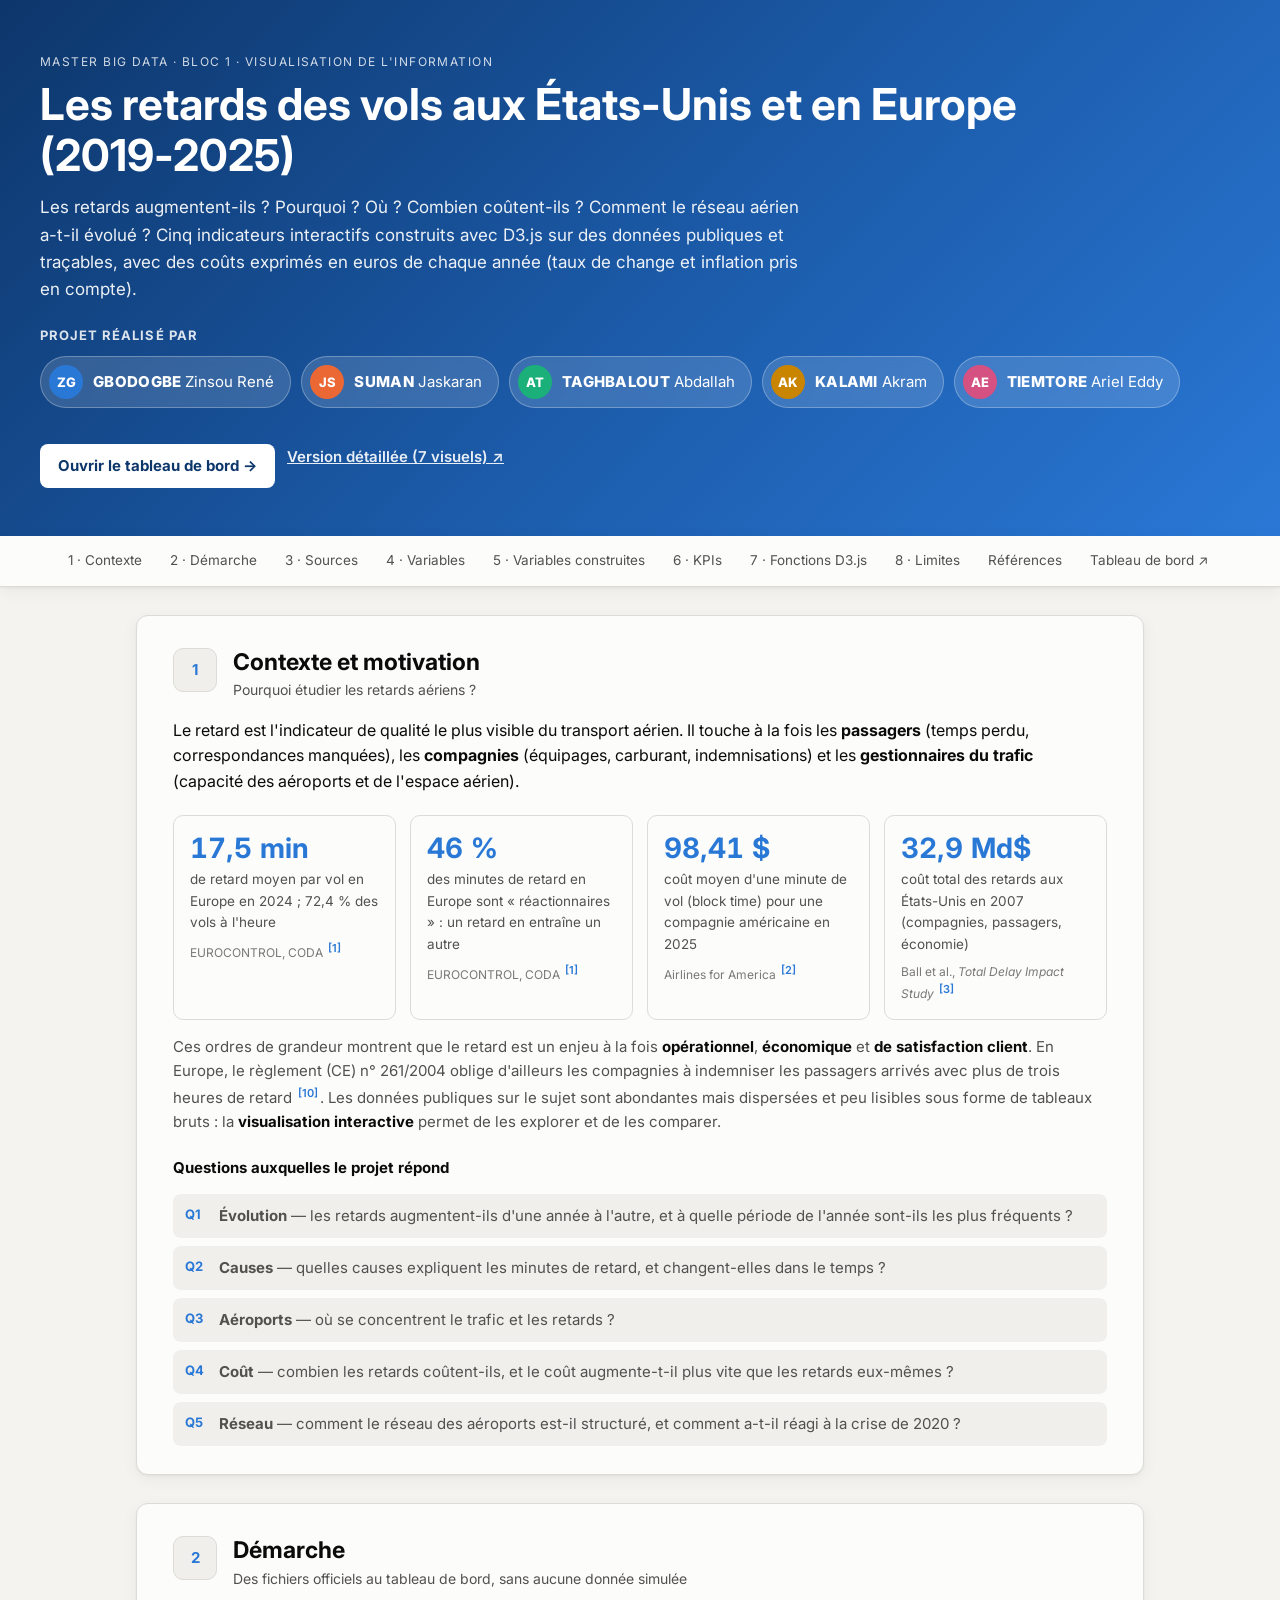
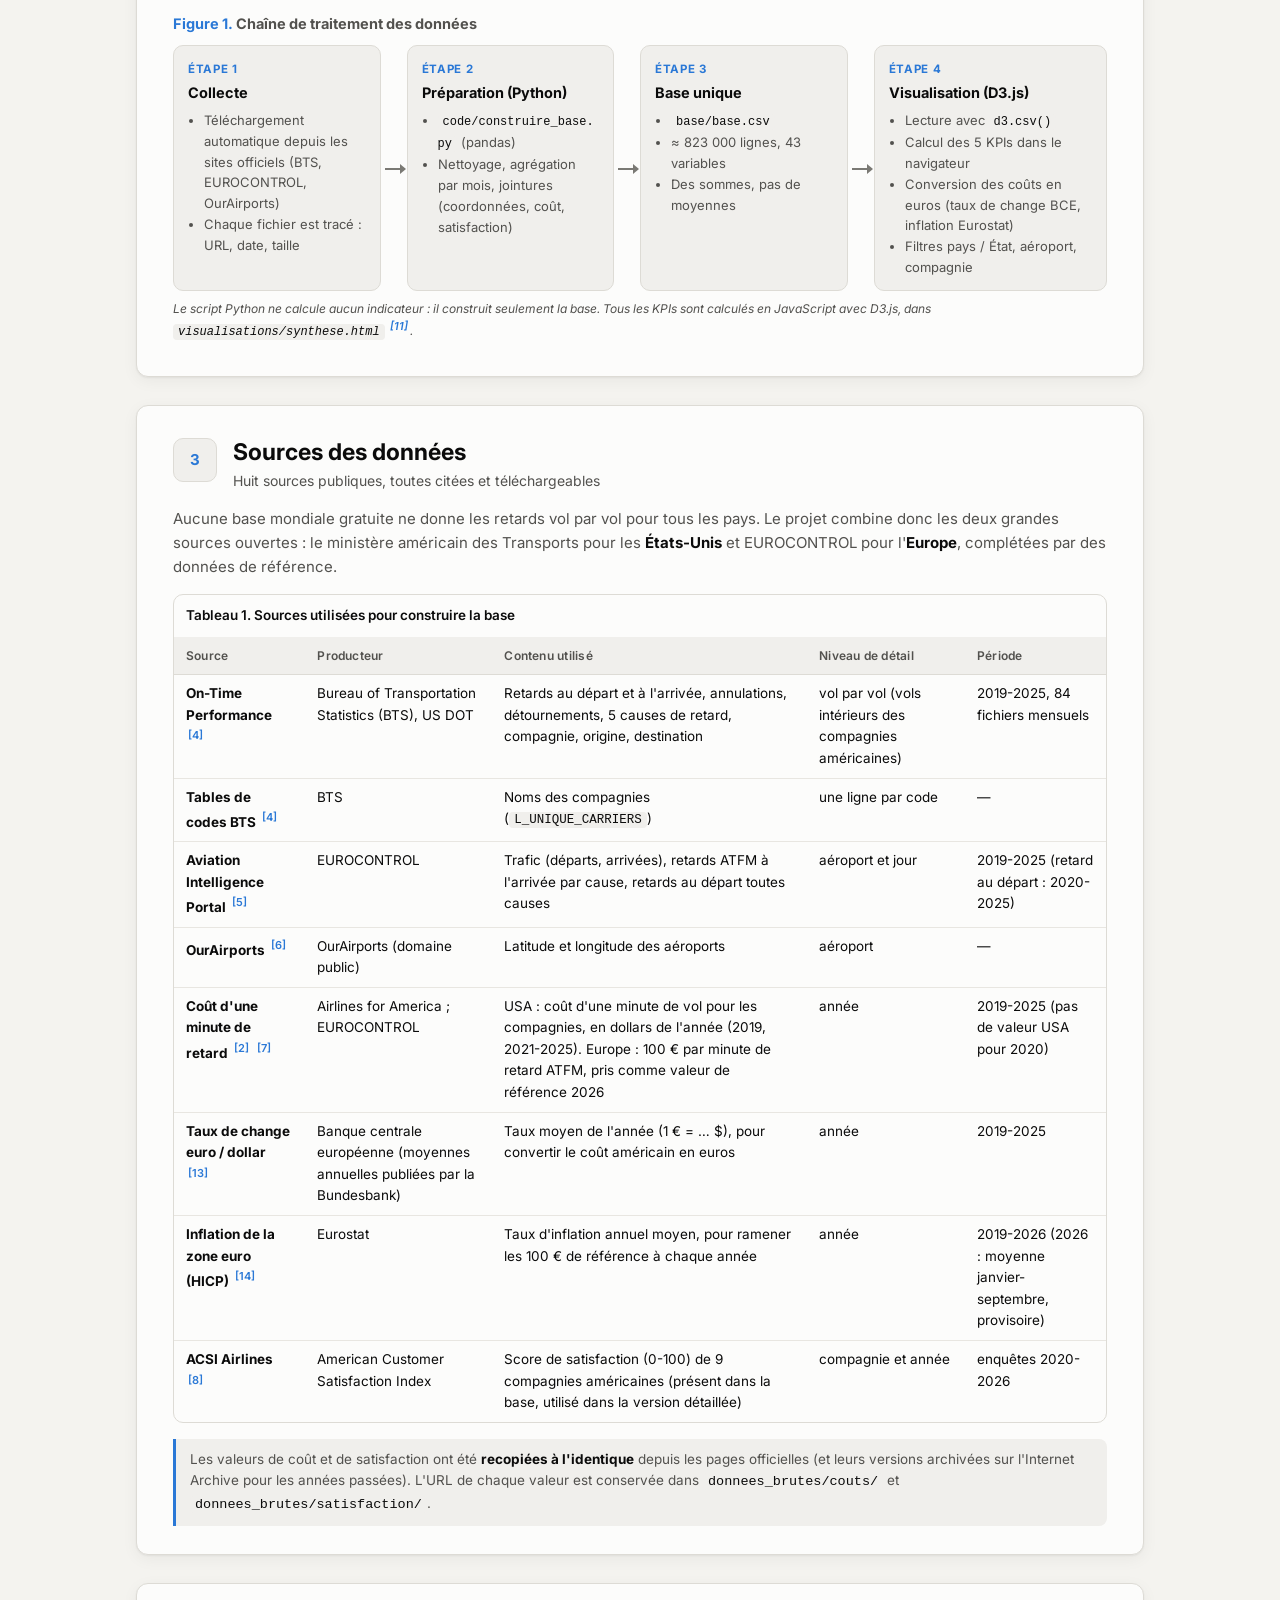
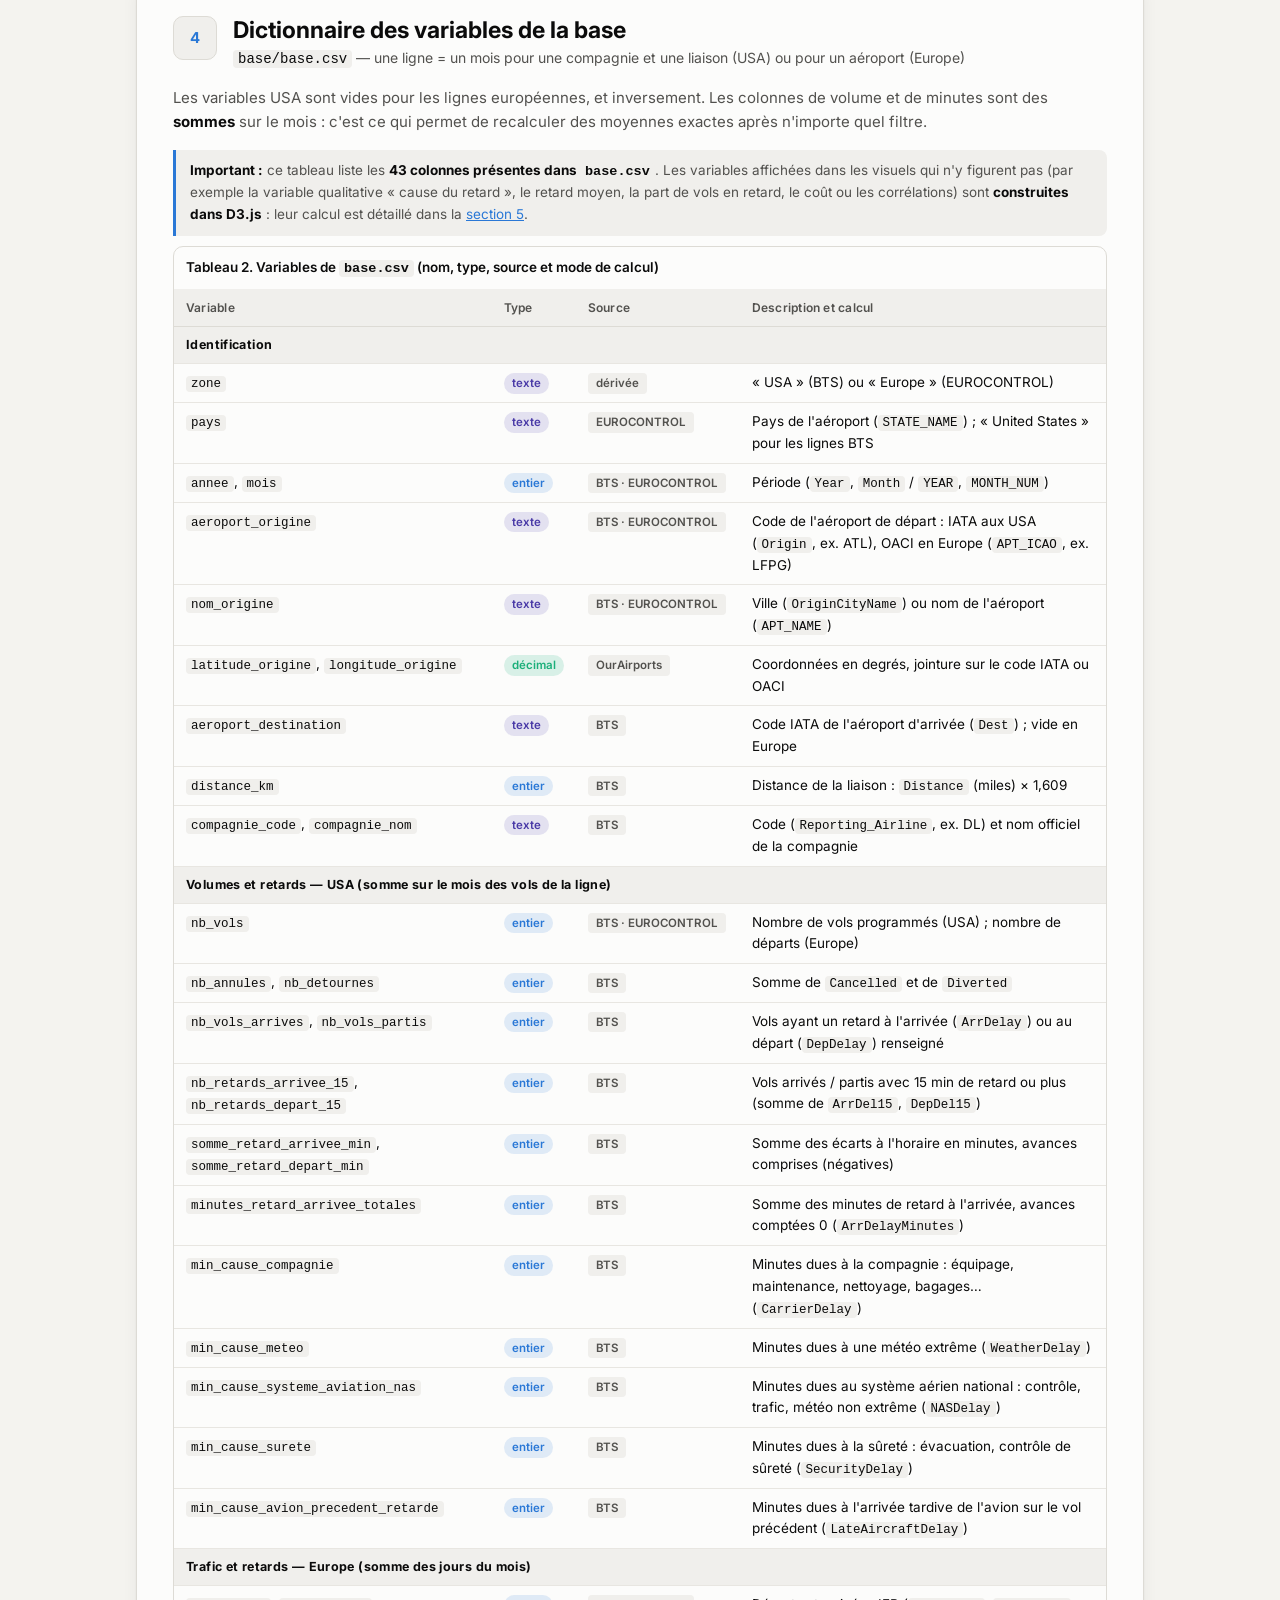
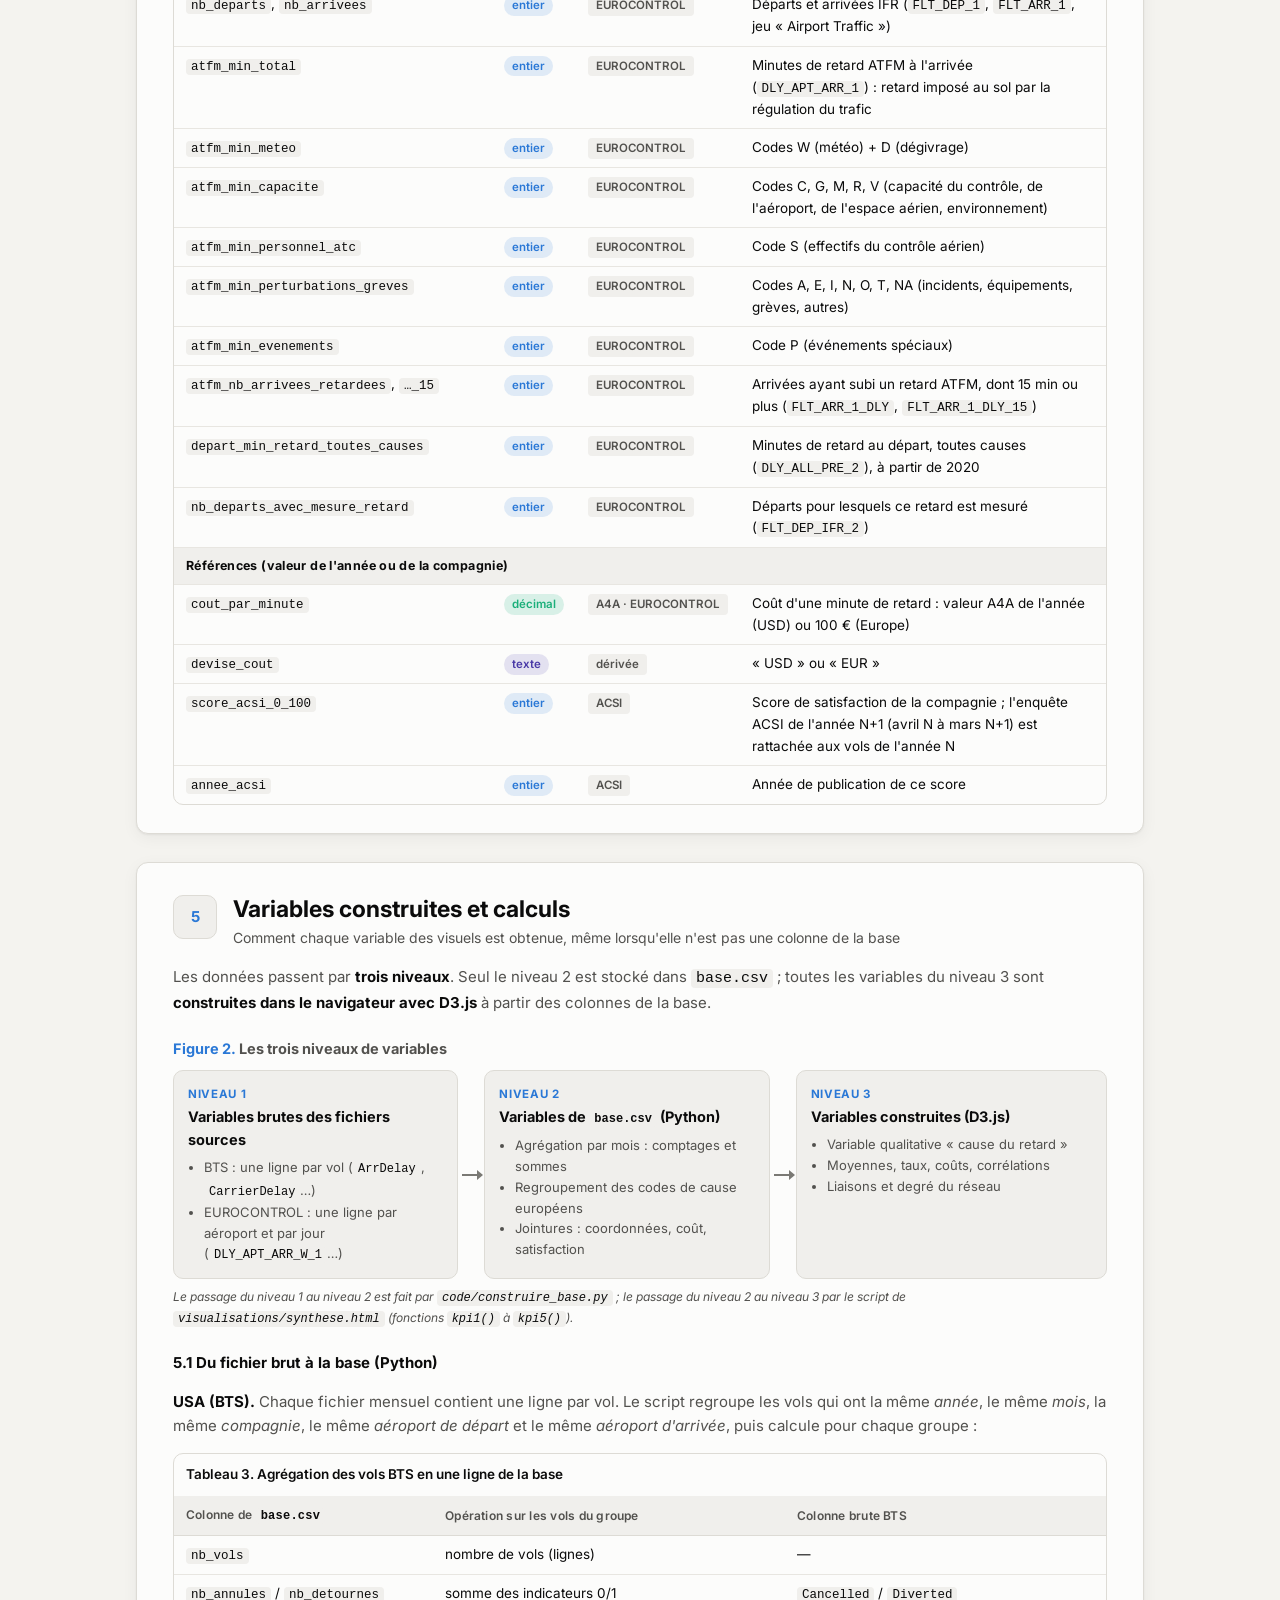
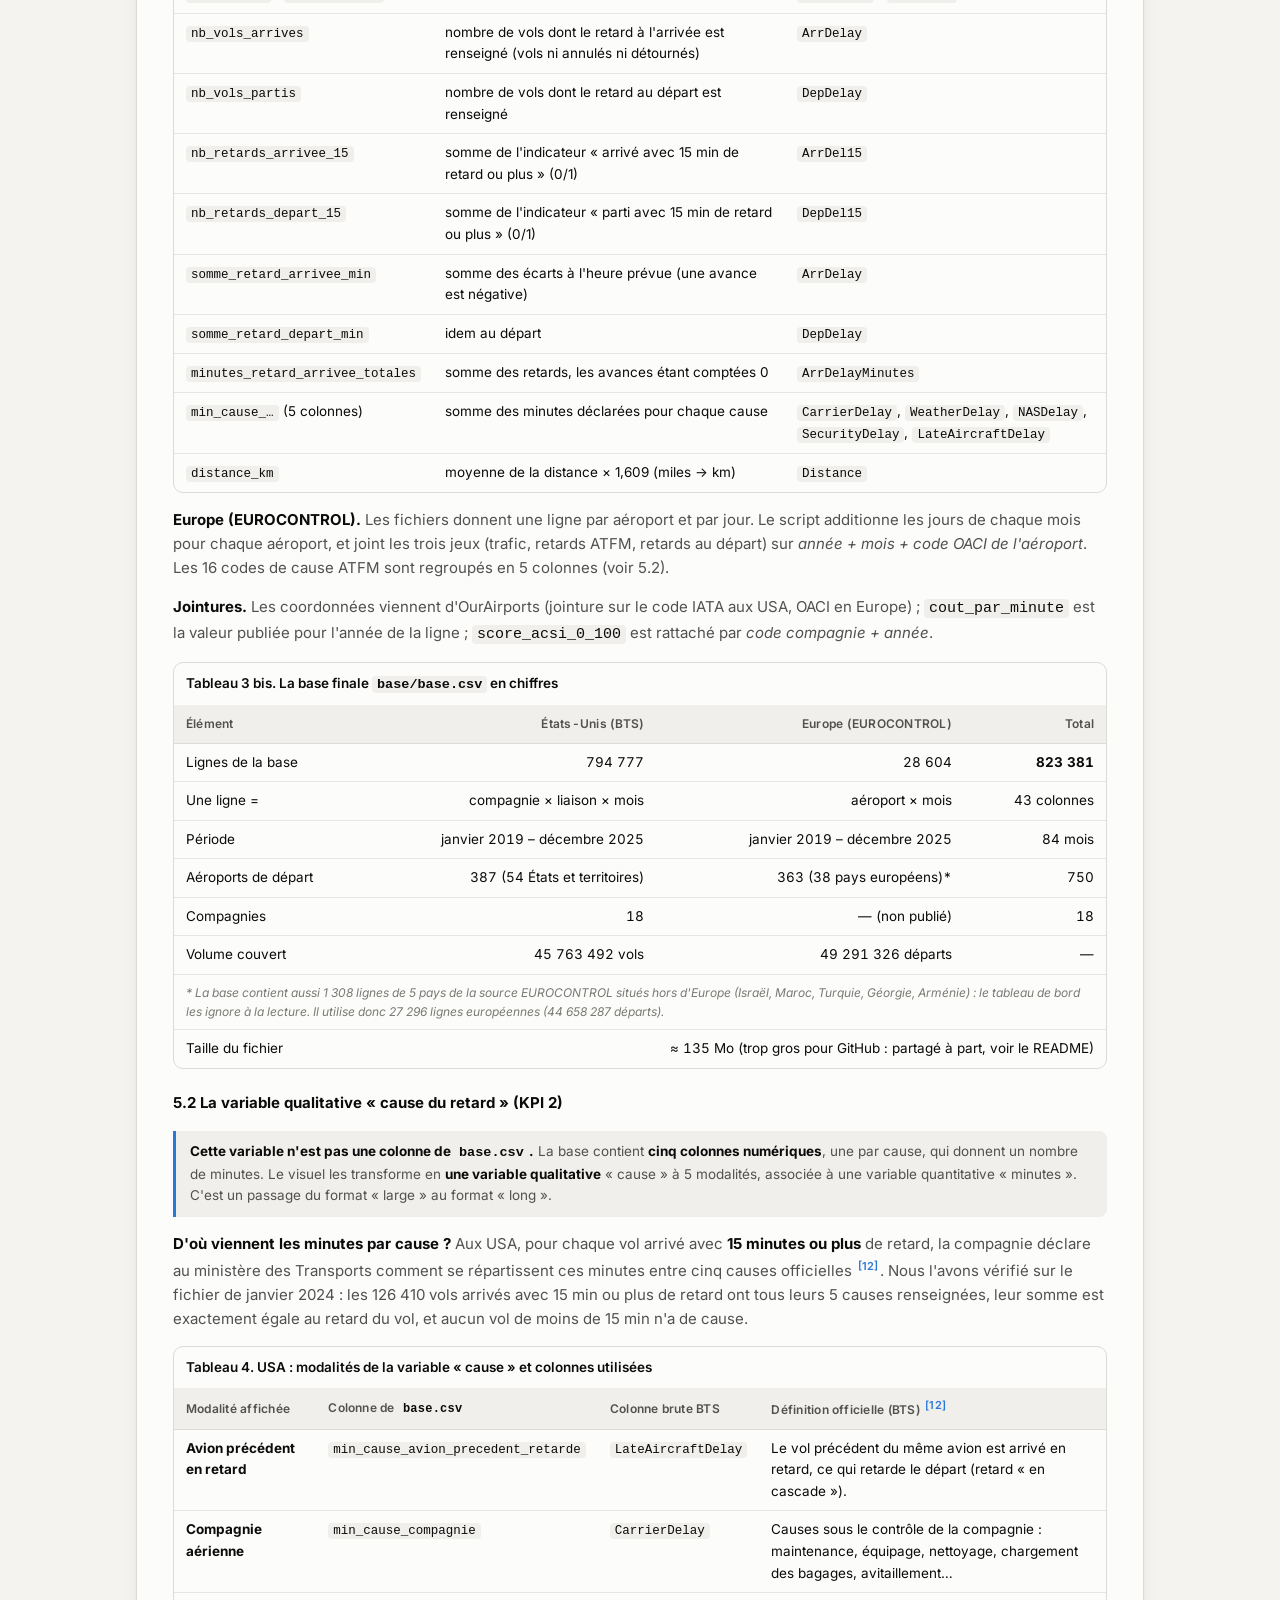
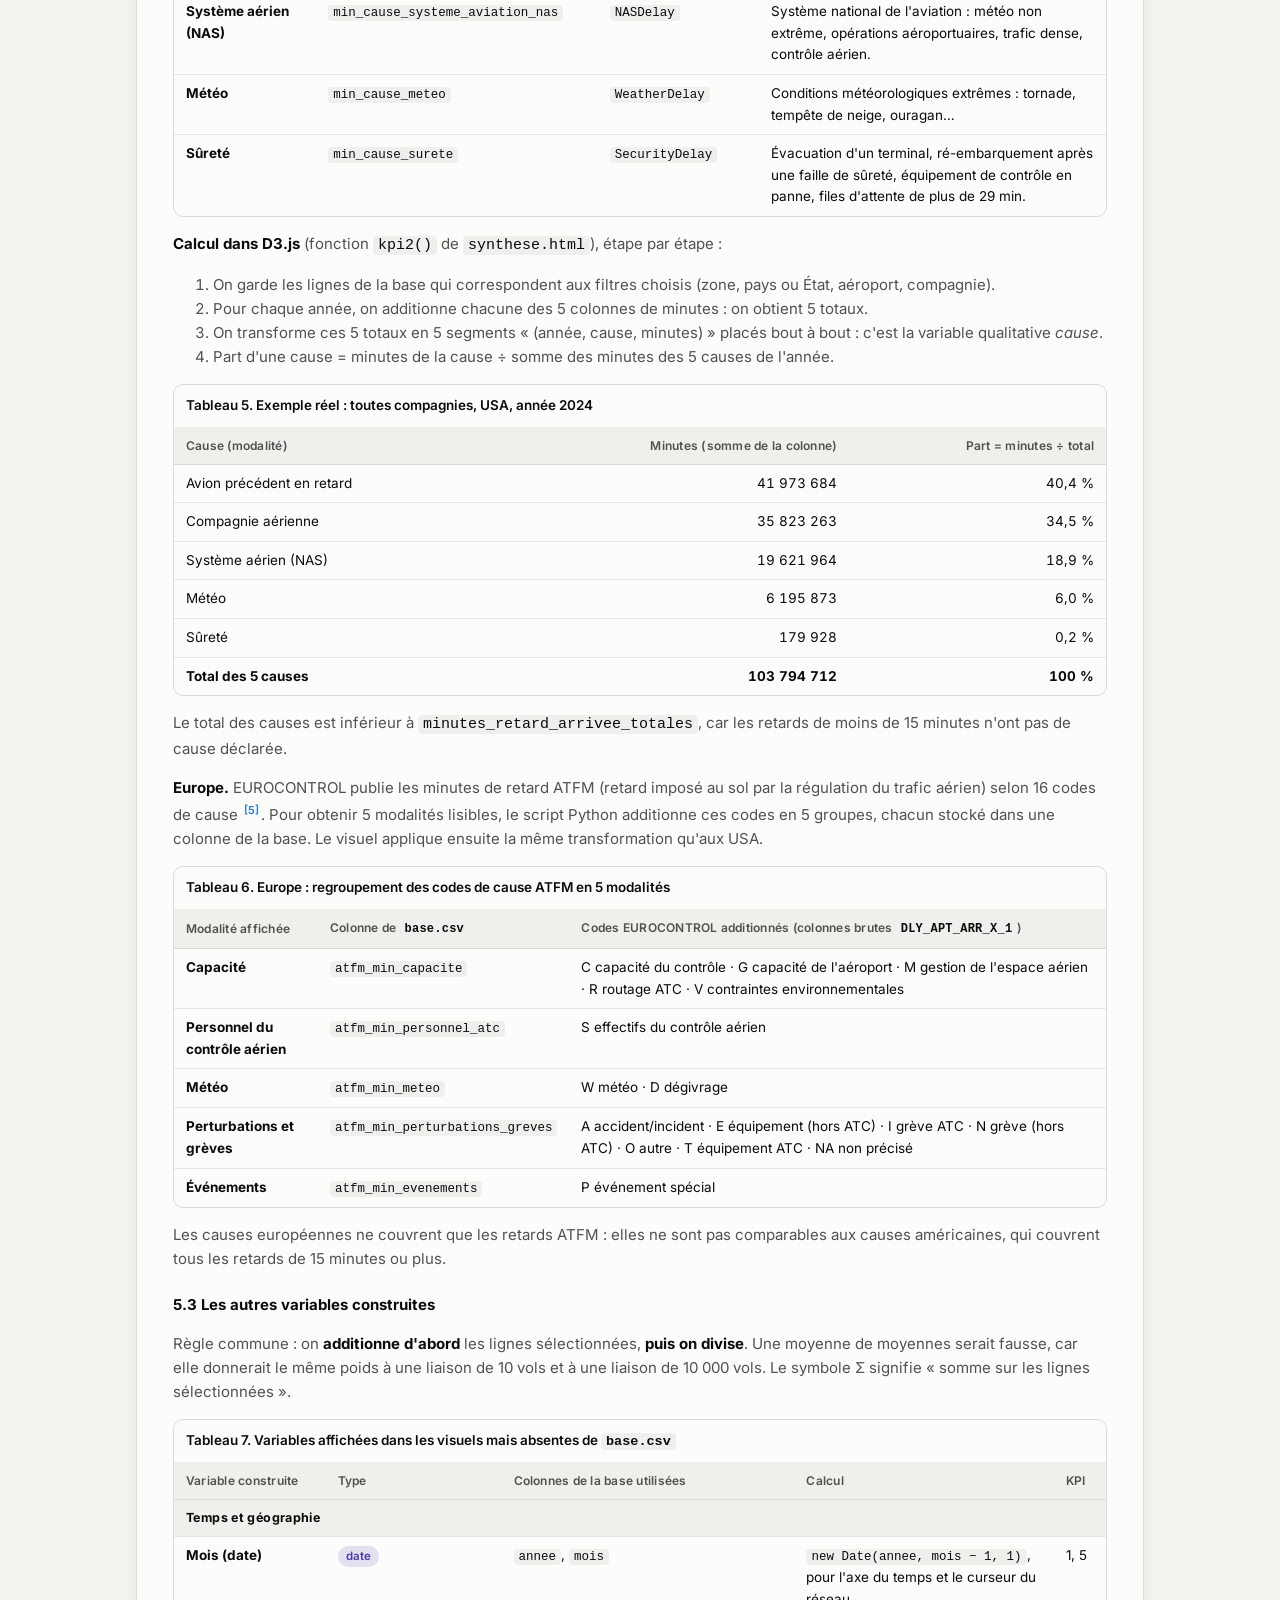
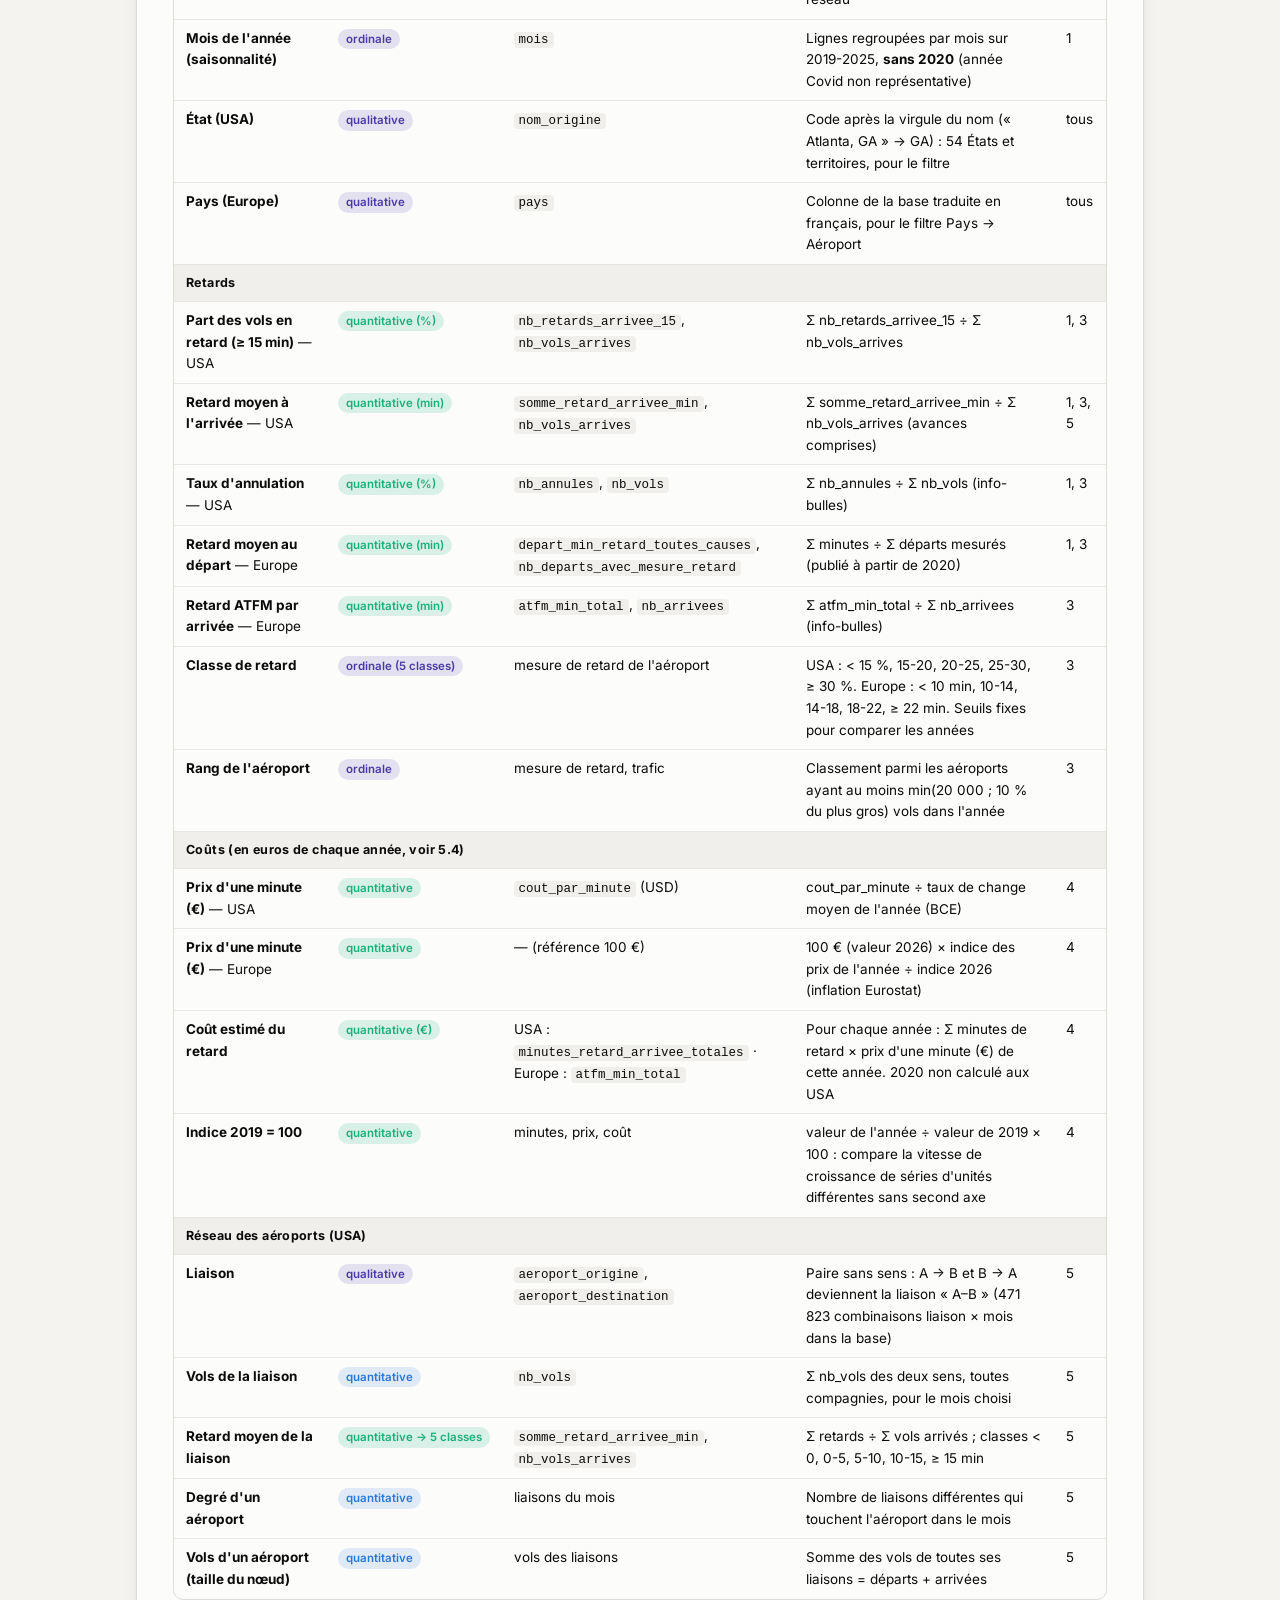
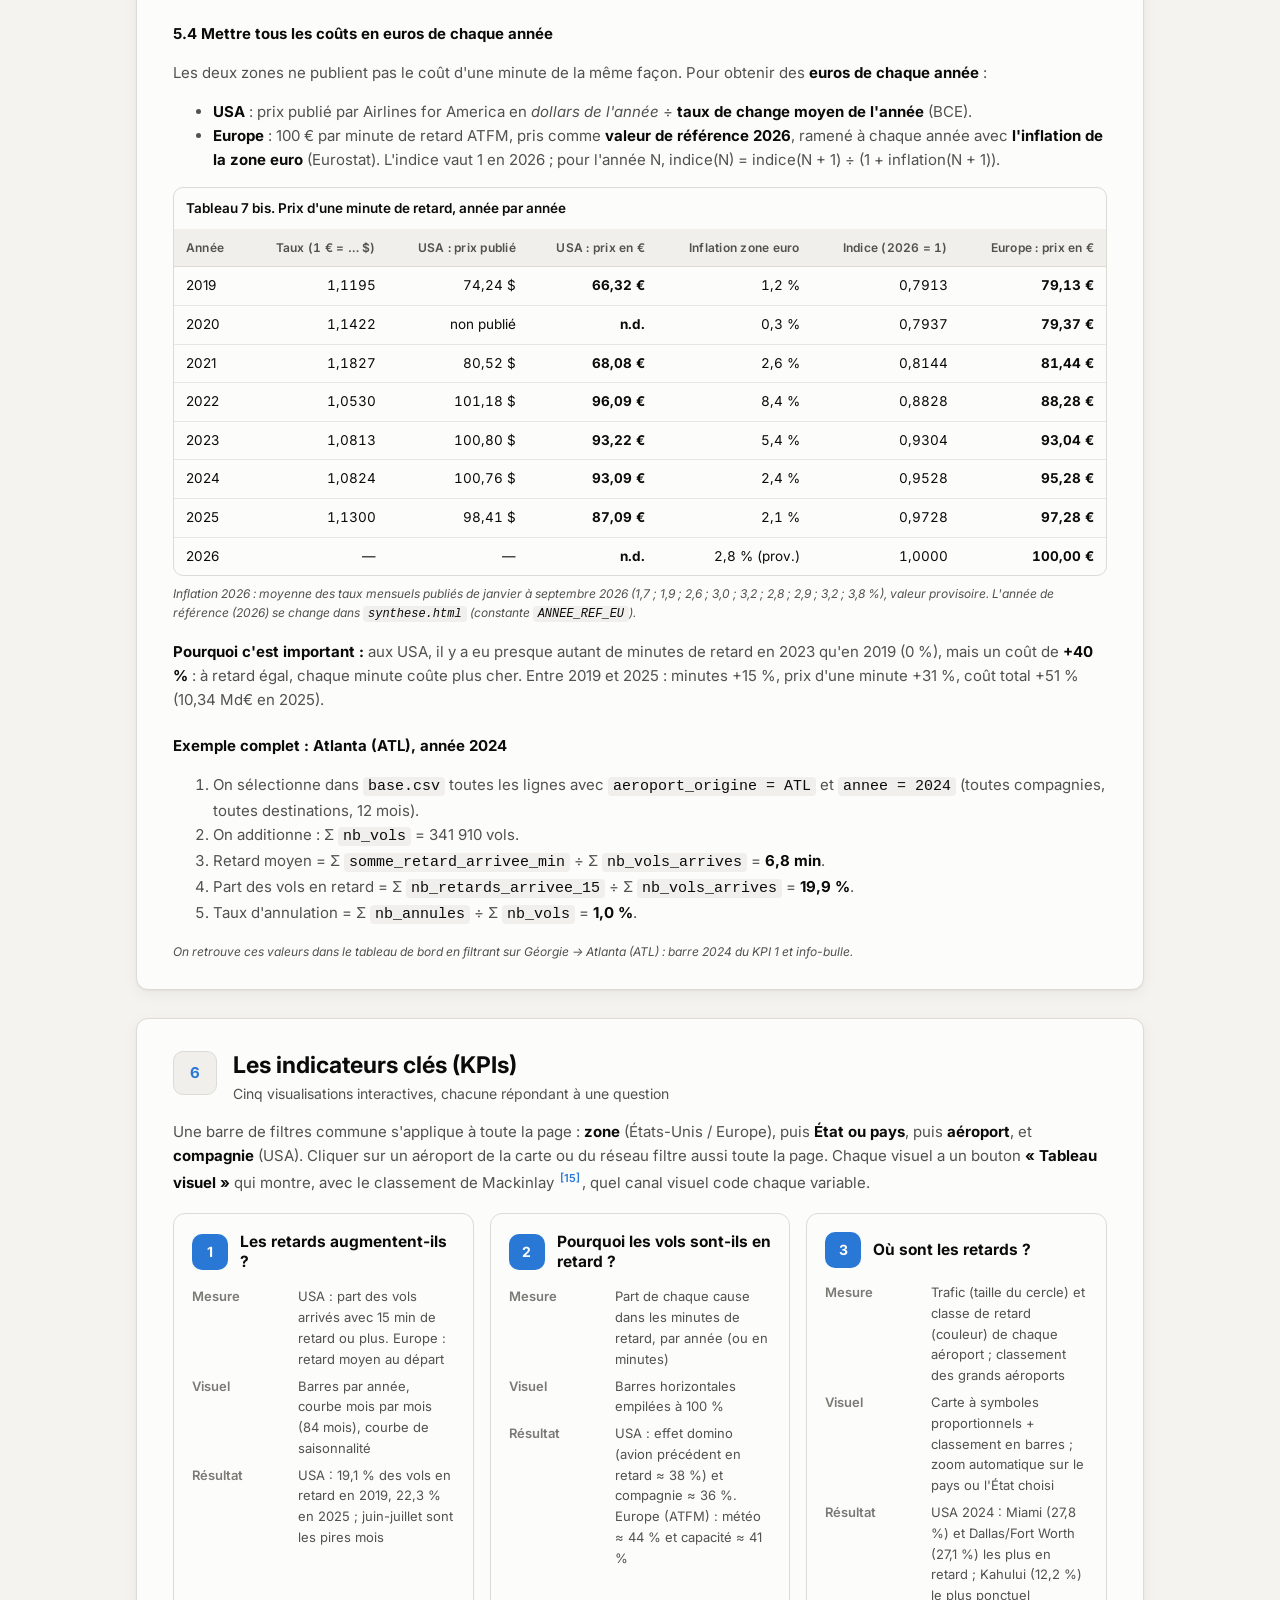
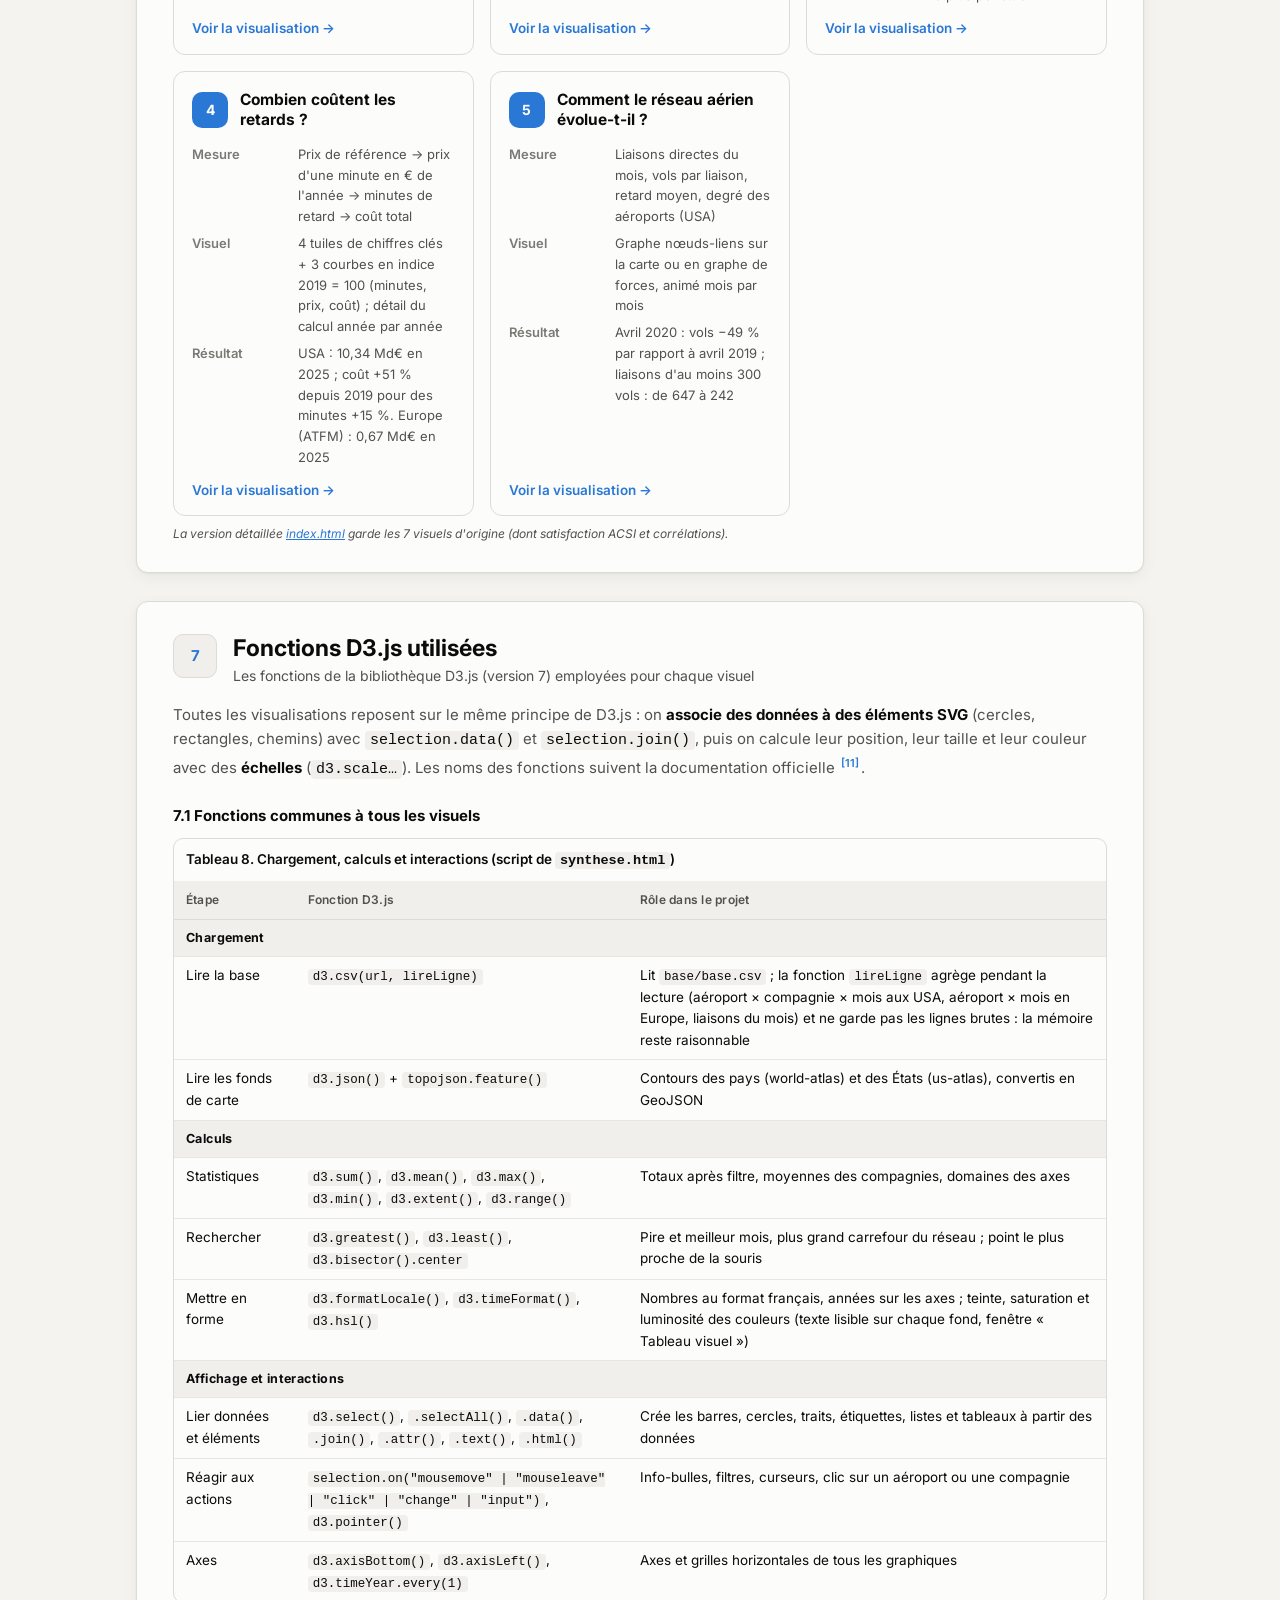
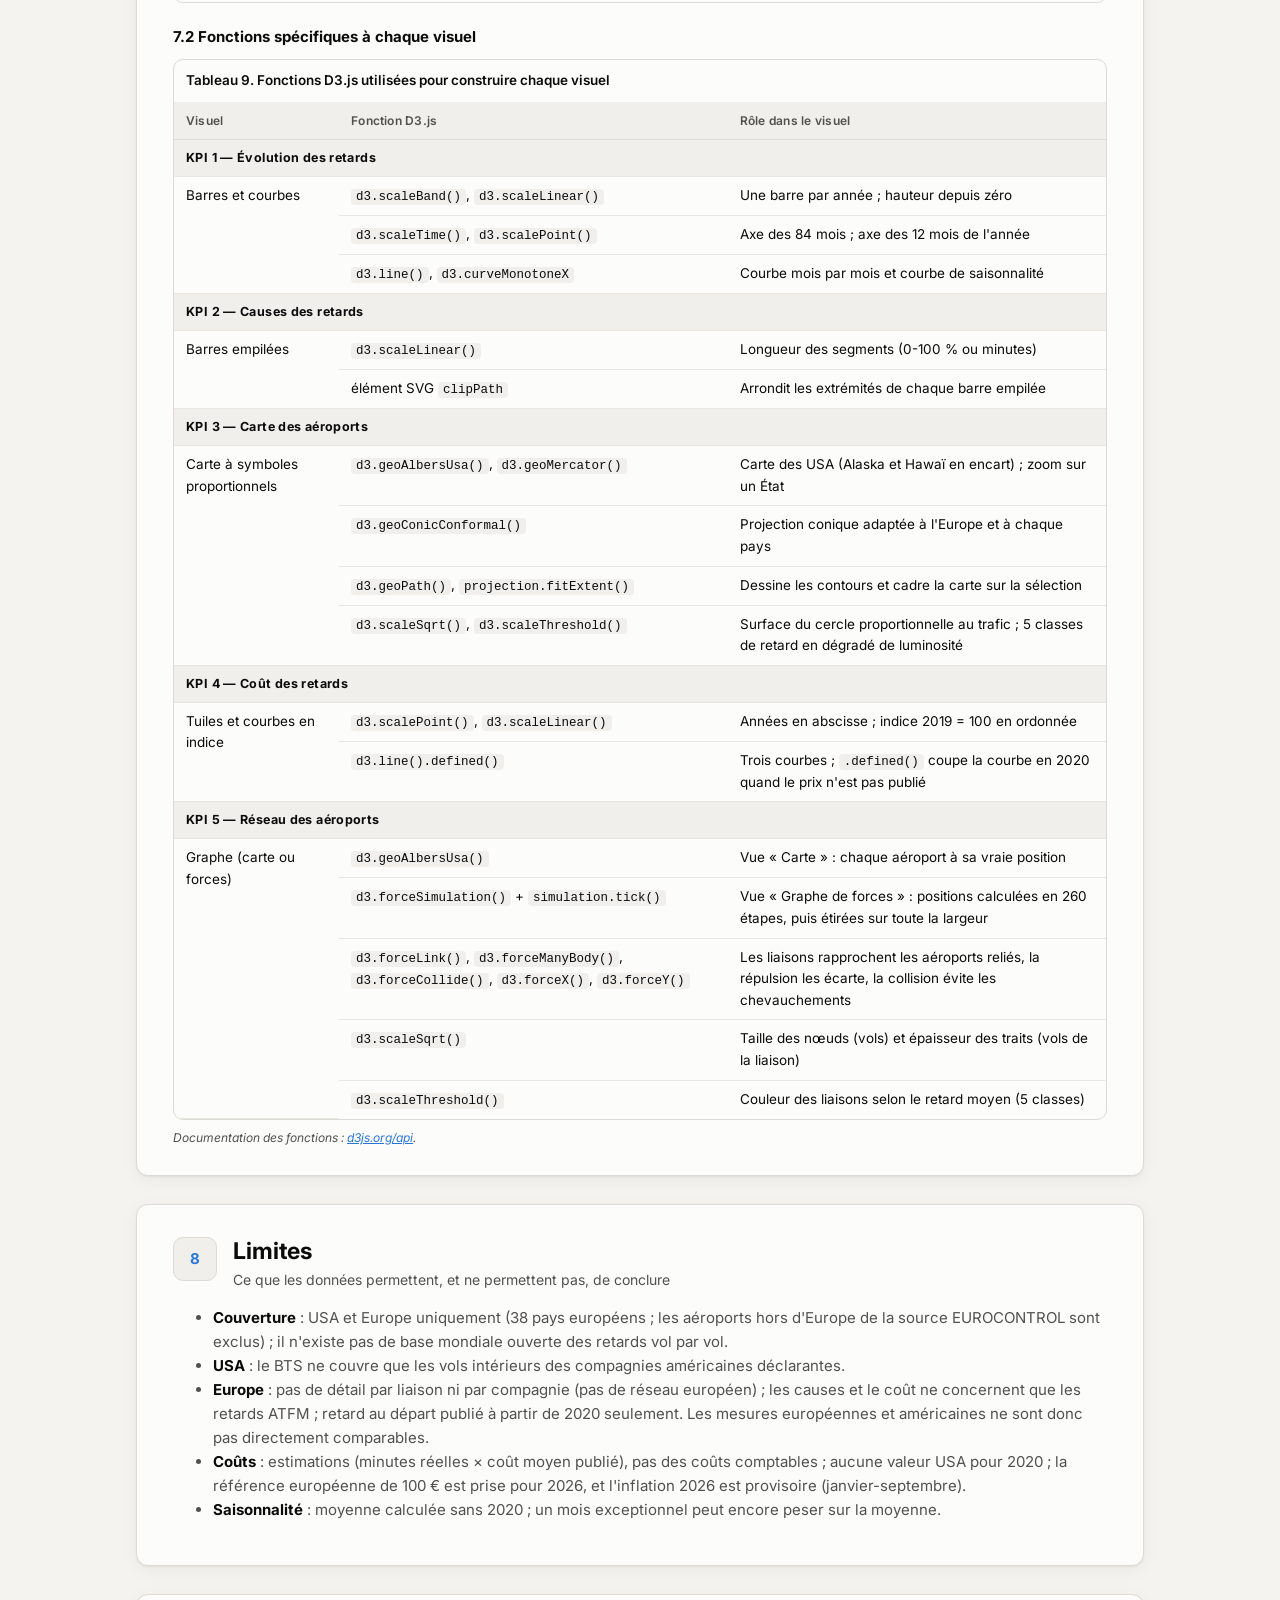
==== commit 8fc0a142: "Add files via upload V2" ====
--- a/visualisations/presentation.html
+++ b/visualisations/presentation.html
@@ -8,17 +8,43 @@
   <link href="https://fonts.googleapis.com/css2?family=Inter:wght@400;500;600;700&display=swap" rel="stylesheet">
   <link rel="stylesheet" href="css/style.css">
   <link rel="stylesheet" href="css/document.css">
+  <style>
+    /* équipe du projet */
+    .team { margin: 22px 0 6px; }
+    .team-lab { font-size: 13px; font-weight: 700; letter-spacing: .08em; text-transform: uppercase; opacity: .85; margin: 0 0 10px; }
+    .team ul { list-style: none; margin: 0; padding: 0; display: flex; flex-wrap: wrap; gap: 10px; }
+    .team li { display: flex; align-items: center; gap: 10px; padding: 8px 16px 8px 8px; border-radius: 999px;
+      background: rgba(255,255,255,.14); border: 1px solid rgba(255,255,255,.28); backdrop-filter: blur(4px); font-size: 15px; }
+    .team .av { width: 34px; height: 34px; border-radius: 50%; display: grid; place-items: center; font-weight: 800; font-size: 13px; color: #fff; flex: none; }
+    .team b { font-weight: 800; letter-spacing: .02em; }
+    .cta-row { display: flex; flex-wrap: wrap; gap: 12px; align-items: center; margin-top: 18px; }
+    .cta-2 { color: inherit; opacity: .9; font-weight: 600; }
+    footer .team-foot { margin-top: 8px; font-weight: 600; }
+    .num { text-align: right; font-variant-numeric: tabular-nums; }
+  </style>
 </head>
 <body class="doc">
 
 <header class="hero"><div class="inner">
   <p class="eyebrow">Master Big Data · Bloc 1 · Visualisation de l'information</p>
   <h1>Les retards des vols aux États-Unis et en Europe (2019‑2025)</h1>
-  <p class="lead">Où, quand et pourquoi les vols arrivent-ils en retard, combien ces retards coûtent-ils,
-    et pèsent-ils sur la satisfaction des passagers ? Un tableau de bord interactif construit avec D3.js
-    sur des données publiques et traçables.</p>
-  <p class="author">Projet réalisé par <strong>GBODOGBE Zinsou René</strong></p>
-  <a class="cta" href="index.html">Ouvrir le tableau de bord →</a>
+  <p class="lead">Les retards augmentent-ils ? Pourquoi ? Où ? Combien coûtent-ils ? Comment le réseau aérien a-t-il évolué ?
+    Cinq indicateurs interactifs construits avec D3.js sur des données publiques et traçables, avec des coûts exprimés
+    en euros de chaque année (taux de change et inflation pris en compte).</p>
+  <div class="team">
+    <p class="team-lab">Projet réalisé par</p>
+    <ul>
+      <li><span class="av" style="background:#2a78d6">ZG</span><span><b>GBODOGBE</b> Zinsou René</span></li>
+      <li><span class="av" style="background:#eb6834">JS</span><span><b>SUMAN</b> Jaskaran</span></li>
+      <li><span class="av" style="background:#1baf7a">AT</span><span><b>TAGHBALOUT</b> Abdallah</span></li>
+      <li><span class="av" style="background:#c98500">AK</span><span><b>KALAMI</b> Akram</span></li>
+      <li><span class="av" style="background:#d55181">AE</span><span><b>TIEMTORE</b> Ariel Eddy</span></li>
+    </ul>
+  </div>
+  <div class="cta-row">
+    <a class="cta" href="synthese.html">Ouvrir le tableau de bord →</a>
+    <a class="cta-2" href="index.html">Version détaillée (7 visuels) ↗</a>
+  </div>
 </div></header>
 
 <nav class="toc"><div class="inner">
@@ -31,7 +57,7 @@
   <a href="#d3">7 · Fonctions D3.js</a>
   <a href="#limites">8 · Limites</a>
   <a href="#references">Références</a>
-  <a href="index.html">Tableau de bord ↗</a>
+  <a href="synthese.html">Tableau de bord ↗</a>
 </div></nav>
 
 <main>
@@ -65,13 +91,11 @@
 
   <h3>Questions auxquelles le projet répond</h3>
   <ol class="questions">
-    <li>Comment le retard d'un aéroport évolue-t-il dans le temps, et diffère-t-il selon la destination ?</li>
-    <li>Quelles sont les principales causes de retard, et changent-elles d'une année à l'autre ?</li>
-    <li>Quels aéroports concentrent le trafic et les retards ?</li>
-    <li>Combien les retards coûtent-ils aux compagnies ?</li>
-    <li>Les compagnies les plus ponctuelles ont-elles des passagers plus satisfaits ?</li>
-    <li>Le coût des retards est-il lié à la satisfaction des passagers ?</li>
-    <li>Comment le réseau des aéroports est-il structuré, et comment a-t-il réagi à la crise de 2020 ?</li>
+    <li><b>Évolution</b> — les retards augmentent-ils d'une année à l'autre, et à quelle période de l'année sont-ils les plus fréquents ?</li>
+    <li><b>Causes</b> — quelles causes expliquent les minutes de retard, et changent-elles dans le temps ?</li>
+    <li><b>Aéroports</b> — où se concentrent le trafic et les retards ?</li>
+    <li><b>Coût</b> — combien les retards coûtent-ils, et le coût augmente-t-il plus vite que les retards eux-mêmes ?</li>
+    <li><b>Réseau</b> — comment le réseau des aéroports est-il structuré, et comment a-t-il réagi à la crise de 2020 ?</li>
   </ol>
 </section>
 
@@ -96,10 +120,11 @@
             <li>Des sommes, pas de moyennes</li></ul></div>
       <div class="step"><div class="k">Étape 4</div><div class="t">Visualisation (D3.js)</div>
         <ul><li>Lecture avec <code>d3.csv()</code></li>
-            <li>Calcul des 7 KPIs dans le navigateur</li>
-            <li>Graphiques, cartes, réseau, tableaux HTML</li></ul></div>
+            <li>Calcul des 5 KPIs dans le navigateur</li>
+            <li>Conversion des coûts en euros (taux de change BCE, inflation Eurostat)</li>
+            <li>Filtres pays / État, aéroport, compagnie</li></ul></div>
     </div>
-    <p class="fig-source">Le script Python ne calcule aucun indicateur : il construit seulement la base. Tous les KPIs sont calculés en JavaScript avec D3.js <sup class="ref"><a href="#ref11">[11]</a></sup>.</p>
+    <p class="fig-source">Le script Python ne calcule aucun indicateur : il construit seulement la base. Tous les KPIs sont calculés en JavaScript avec D3.js, dans <code>visualisations/synthese.html</code> <sup class="ref"><a href="#ref11">[11]</a></sup>.</p>
   </figure>
 </section>
 
@@ -107,7 +132,7 @@
 <section class="card" id="sources">
   <header><div class="section-num">3</div><div>
     <h2>Sources des données</h2>
-    <p class="subtitle">Six sources publiques, toutes citées et téléchargeables</p></div></header>
+    <p class="subtitle">Huit sources publiques, toutes citées et téléchargeables</p></div></header>
   <p>Aucune base mondiale gratuite ne donne les retards vol par vol pour tous les pays. Le projet combine donc les deux grandes
     sources ouvertes : le ministère américain des Transports pour les <strong>États-Unis</strong> et EUROCONTROL pour l'<strong>Europe</strong>,
     complétées par des données de référence.</p>
@@ -125,9 +150,13 @@
       <tr><td><strong>OurAirports</strong> <sup class="ref"><a href="#ref6">[6]</a></sup></td><td>OurAirports (domaine public)</td>
         <td>Latitude et longitude des aéroports</td><td>aéroport</td><td>—</td></tr>
       <tr><td><strong>Coût d'une minute de retard</strong> <sup class="ref"><a href="#ref2">[2]</a></sup> <sup class="ref"><a href="#ref7">[7]</a></sup></td><td>Airlines for America ; EUROCONTROL</td>
-        <td>USA : coût d'une minute de vol pour les compagnies (2019, 2021-2025). Europe : 100 € par minute de retard ATFM</td><td>année</td><td>2019-2025 (pas de valeur USA pour 2020)</td></tr>
+        <td>USA : coût d'une minute de vol pour les compagnies, en dollars de l'année (2019, 2021-2025). Europe : 100 € par minute de retard ATFM, pris comme valeur de référence 2026</td><td>année</td><td>2019-2025 (pas de valeur USA pour 2020)</td></tr>
+      <tr><td><strong>Taux de change euro / dollar</strong> <sup class="ref"><a href="#ref13">[13]</a></sup></td><td>Banque centrale européenne (moyennes annuelles publiées par la Bundesbank)</td>
+        <td>Taux moyen de l'année (1 € = … $), pour convertir le coût américain en euros</td><td>année</td><td>2019-2025</td></tr>
+      <tr><td><strong>Inflation de la zone euro (HICP)</strong> <sup class="ref"><a href="#ref14">[14]</a></sup></td><td>Eurostat</td>
+        <td>Taux d'inflation annuel moyen, pour ramener les 100 € de référence à chaque année</td><td>année</td><td>2019-2026 (2026 : moyenne janvier-septembre, provisoire)</td></tr>
       <tr><td><strong>ACSI Airlines</strong> <sup class="ref"><a href="#ref8">[8]</a></sup></td><td>American Customer Satisfaction Index</td>
-        <td>Score de satisfaction (0-100) de 9 compagnies américaines</td><td>compagnie et année</td><td>enquêtes 2020-2026</td></tr>
+        <td>Score de satisfaction (0-100) de 9 compagnies américaines (présent dans la base, utilisé dans la version détaillée)</td><td>compagnie et année</td><td>enquêtes 2020-2026</td></tr>
     </tbody>
   </table></div>
   <div class="note">Les valeurs de coût et de satisfaction ont été <b>recopiées à l'identique</b> depuis les pages officielles
@@ -220,7 +249,7 @@
             <li>Moyennes, taux, coûts, corrélations</li>
             <li>Liaisons et degré du réseau</li></ul></div>
     </div>
-    <p class="fig-source">Le passage du niveau 1 au niveau 2 est fait par <code>code/construire_base.py</code> ; le passage du niveau 2 au niveau 3 par les fichiers <code>visualisations/js/kpi1.js</code> à <code>kpi7.js</code>.</p>
+    <p class="fig-source">Le passage du niveau 1 au niveau 2 est fait par <code>code/construire_base.py</code> ; le passage du niveau 2 au niveau 3 par le script de <code>visualisations/synthese.html</code> (fonctions <code>kpi1()</code> à <code>kpi5()</code>).</p>
   </figure>
 
   <!-- ---------------------------------------------------------------- 5.1 -->
@@ -252,6 +281,21 @@
     <code>cout_par_minute</code> est la valeur publiée pour l'année de la ligne ; <code>score_acsi_0_100</code> est rattaché par
     <em>code compagnie + année</em>.</p>
 
+  <div class="table-wrap"><table class="data doc-table">
+    <caption>Tableau 3 bis. La base finale <code>base/base.csv</code> en chiffres</caption>
+    <thead><tr><th>Élément</th><th class="num">États-Unis (BTS)</th><th class="num">Europe (EUROCONTROL)</th><th class="num">Total</th></tr></thead>
+    <tbody>
+      <tr><td>Lignes de la base</td><td class="num">794 777</td><td class="num">28 604</td><td class="num"><strong>823 381</strong></td></tr>
+      <tr><td>Une ligne =</td><td class="num">compagnie × liaison × mois</td><td class="num">aéroport × mois</td><td class="num">43 colonnes</td></tr>
+      <tr><td>Période</td><td class="num">janvier 2019 – décembre 2025</td><td class="num">janvier 2019 – décembre 2025</td><td class="num">84 mois</td></tr>
+      <tr><td>Aéroports de départ</td><td class="num">387 (54 États et territoires)</td><td class="num">363 (38 pays européens)*</td><td class="num">750</td></tr>
+      <tr><td>Compagnies</td><td class="num">18</td><td class="num">— (non publié)</td><td class="num">18</td></tr>
+      <tr><td>Volume couvert</td><td class="num">45 763 492 vols</td><td class="num">49 291 326 départs</td><td class="num">—</td></tr>
+      <tr><td colspan="4" class="fig-source" style="text-align:left">* La base contient aussi 1 308 lignes de 5 pays de la source EUROCONTROL situés hors d'Europe (Israël, Maroc, Turquie, Géorgie, Arménie) : le tableau de bord les ignore à la lecture. Il utilise donc 27 296 lignes européennes (44 658 287 départs).</td></tr>
+      <tr><td>Taille du fichier</td><td colspan="3" class="num">≈ 135 Mo (trop gros pour GitHub : partagé à part, voir le README)</td></tr>
+    </tbody>
+  </table></div>
+
   <!-- ---------------------------------------------------------------- 5.2 -->
   <h3>5.2 La variable qualitative « cause du retard » (KPI 2)</h3>
   <div class="note"><b>Cette variable n'est pas une colonne de <code>base.csv</code>.</b> La base contient <b>cinq colonnes numériques</b>,
@@ -275,11 +319,11 @@
     </tbody>
   </table></div>
 
-  <p><strong>Calcul dans D3.js</strong> (fichier <code>js/kpi2.js</code>), étape par étape :</p>
+  <p><strong>Calcul dans D3.js</strong> (fonction <code>kpi2()</code> de <code>synthese.html</code>), étape par étape :</p>
   <ol>
-    <li>On garde les lignes de la base qui correspondent aux filtres choisis (zone, compagnie, aéroport).</li>
+    <li>On garde les lignes de la base qui correspondent aux filtres choisis (zone, pays ou État, aéroport, compagnie).</li>
     <li>Pour chaque année, on additionne chacune des 5 colonnes de minutes : on obtient 5 totaux.</li>
-    <li>On transforme ces 5 totaux en 5 lignes « (année, cause, minutes) » : c'est la variable qualitative <em>cause</em> (fonction <code>d3.stack()</code>).</li>
+    <li>On transforme ces 5 totaux en 5 segments « (année, cause, minutes) » placés bout à bout : c'est la variable qualitative <em>cause</em>.</li>
     <li>Part d'une cause = minutes de la cause ÷ somme des minutes des 5 causes de l'année.</li>
   </ol>
 
@@ -321,39 +365,64 @@
     <caption>Tableau 7. Variables affichées dans les visuels mais absentes de <code>base.csv</code></caption>
     <thead><tr><th>Variable construite</th><th>Type</th><th>Colonnes de la base utilisées</th><th>Calcul</th><th>KPI</th></tr></thead>
     <tbody>
-      <tr class="group"><td colspan="5">Temps</td></tr>
-      <tr><td><strong>Mois (date)</strong></td><td><span class="type txt">date</span></td><td><code>annee</code>, <code>mois</code></td><td>Date du 1<sup>er</sup> jour du mois : <code>new Date(annee, mois − 1, 1)</code>, pour l'axe du temps</td><td>1, 7</td></tr>
-
-      <tr class="group"><td colspan="5">Retards (USA)</td></tr>
-      <tr><td><strong>Retard moyen à l'arrivée</strong></td><td><span class="type dec">quantitative</span></td><td><code>somme_retard_arrivee_min</code>, <code>nb_vols_arrives</code></td><td>Σ somme_retard_arrivee_min ÷ Σ nb_vols_arrives (avances comprises, donc la moyenne peut être négative)</td><td>1, 3, 5, 7</td></tr>
-      <tr><td><strong>Part des vols en retard (≥ 15 min)</strong></td><td><span class="type dec">quantitative (%)</span></td><td><code>nb_retards_arrivee_15</code>, <code>nb_vols_arrives</code></td><td>Σ nb_retards_arrivee_15 ÷ Σ nb_vols_arrives</td><td>1, 3, 5</td></tr>
-      <tr><td><strong>Taux d'annulation</strong></td><td><span class="type dec">quantitative (%)</span></td><td><code>nb_annules</code>, <code>nb_vols</code></td><td>Σ nb_annules ÷ Σ nb_vols</td><td>1, 3</td></tr>
-      <tr><td><strong>« Toutes destinations »</strong></td><td><span class="type txt">qualitative</span></td><td><code>aeroport_origine</code></td><td>Modalité créée pour le KPI 1 : toutes les lignes de l'aéroport de départ, sans filtrer sur <code>aeroport_destination</code></td><td>1</td></tr>
-
-      <tr class="group"><td colspan="5">Retards (Europe)</td></tr>
-      <tr><td><strong>Retard moyen au départ</strong></td><td><span class="type dec">quantitative</span></td><td><code>depart_min_retard_toutes_causes</code>, <code>nb_departs_avec_mesure_retard</code></td><td>Σ minutes ÷ Σ départs mesurés (à partir de 2020)</td><td>1, 3</td></tr>
-      <tr><td><strong>Retard ATFM par arrivée</strong></td><td><span class="type dec">quantitative</span></td><td><code>atfm_min_total</code>, <code>nb_arrivees</code></td><td>Σ atfm_min_total ÷ Σ nb_arrivees</td><td>1, 3</td></tr>
-
-      <tr class="group"><td colspan="5">Coûts</td></tr>
-      <tr><td><strong>Coût estimé du retard</strong></td><td><span class="type dec">quantitative (USD / EUR)</span></td><td>USA : <code>minutes_retard_arrivee_totales</code>, <code>cout_par_minute</code><br>Europe : <code>atfm_min_total</code>, <code>cout_par_minute</code></td><td>Pour chaque année : Σ minutes de retard × coût d'une minute de cette année. 2020 : non calculé aux USA (pas de valeur publiée)</td><td>4, 6</td></tr>
-      <tr><td><strong>Coût moyen par vol</strong></td><td><span class="type dec">quantitative</span></td><td>coût estimé, <code>nb_vols</code></td><td>Coût estimé ÷ Σ nb_vols</td><td>4, 6</td></tr>
-
-      <tr class="group"><td colspan="5">Satisfaction</td></tr>
-      <tr><td><strong>Point compagnie × année</strong></td><td><span class="type txt">observation</span></td><td><code>compagnie_code</code>, <code>annee</code>, <code>score_acsi_0_100</code> + colonnes de retard et de coût</td><td>Toutes les lignes d'une compagnie pour une année sont additionnées ; on garde les compagnies qui ont un score ACSI (9 compagnies)</td><td>5, 6</td></tr>
-      <tr><td><strong>Pearson r</strong></td><td><span class="type dec">quantitative (−1 à +1)</span></td><td>coût moyen par vol (x), <code>score_acsi_0_100</code> (y)</td><td>r = Σ(x − x̄)(y − ȳ) ÷ √[Σ(x − x̄)² · Σ(y − ȳ)²]</td><td>6</td></tr>
-      <tr><td><strong>Spearman ρ</strong></td><td><span class="type dec">quantitative (−1 à +1)</span></td><td>idem</td><td>On remplace x et y par leurs rangs (1 = plus petite valeur, ex aequo = rang moyen), puis on calcule Pearson sur ces rangs</td><td>6</td></tr>
-      <tr><td><strong>R² et droite de tendance</strong></td><td><span class="type dec">quantitative</span></td><td>idem</td><td>R² = r² ; droite des moindres carrés y = a + b·x avec b = Σ(x − x̄)(y − ȳ) ÷ Σ(x − x̄)² et a = ȳ − b·x̄</td><td>6</td></tr>
-
-      <tr class="group"><td colspan="5">Réseau des aéroports</td></tr>
-      <tr><td><strong>Liaison</strong></td><td><span class="type txt">qualitative</span></td><td><code>aeroport_origine</code>, <code>aeroport_destination</code></td><td>Paire d'aéroports sans sens : A → B et B → A deviennent la même liaison « A–B » (codes triés par ordre alphabétique)</td><td>7</td></tr>
-      <tr><td><strong>Vols de la liaison</strong></td><td><span class="type int">quantitative</span></td><td><code>nb_vols</code></td><td>Σ nb_vols des deux sens, toutes compagnies, pour le mois choisi</td><td>7</td></tr>
-      <tr><td><strong>Degré d'un aéroport</strong></td><td><span class="type int">quantitative</span></td><td>liaisons du mois</td><td>Nombre de liaisons différentes qui touchent l'aéroport dans le mois</td><td>7</td></tr>
-      <tr><td><strong>Vols d'un aéroport (taille du nœud)</strong></td><td><span class="type int">quantitative</span></td><td>vols des liaisons</td><td>Somme des vols de toutes ses liaisons = départs + arrivées</td><td>7</td></tr>
-
-      <tr class="group"><td colspan="5">Échelles de couleur</td></tr>
-      <tr><td><strong>Niveau de couleur</strong></td><td><span class="type txt">visuel</span></td><td>variable affichée</td><td>Dégradé bleu du 5<sup>e</sup> au 95<sup>e</sup> centile des valeurs à l'écran ; au-delà, couleur maximale (évite qu'un aéroport extrême écrase les autres). Gris = valeur non publiée</td><td>3, 7</td></tr>
-    </tbody>
-  </table></div>
+      <tr class="group"><td colspan="5">Temps et géographie</td></tr>
+      <tr><td><strong>Mois (date)</strong></td><td><span class="type txt">date</span></td><td><code>annee</code>, <code>mois</code></td><td><code>new Date(annee, mois − 1, 1)</code>, pour l'axe du temps et le curseur du réseau</td><td>1, 5</td></tr>
+      <tr><td><strong>Mois de l'année (saisonnalité)</strong></td><td><span class="type txt">ordinale</span></td><td><code>mois</code></td><td>Lignes regroupées par mois sur 2019-2025, <strong>sans 2020</strong> (année Covid non représentative)</td><td>1</td></tr>
+      <tr><td><strong>État (USA)</strong></td><td><span class="type txt">qualitative</span></td><td><code>nom_origine</code></td><td>Code après la virgule du nom (« Atlanta, GA » → GA) : 54 États et territoires, pour le filtre</td><td>tous</td></tr>
+      <tr><td><strong>Pays (Europe)</strong></td><td><span class="type txt">qualitative</span></td><td><code>pays</code></td><td>Colonne de la base traduite en français, pour le filtre Pays → Aéroport</td><td>tous</td></tr>
+
+      <tr class="group"><td colspan="5">Retards</td></tr>
+      <tr><td><strong>Part des vols en retard (≥ 15 min)</strong> — USA</td><td><span class="type dec">quantitative (%)</span></td><td><code>nb_retards_arrivee_15</code>, <code>nb_vols_arrives</code></td><td>Σ nb_retards_arrivee_15 ÷ Σ nb_vols_arrives</td><td>1, 3</td></tr>
+      <tr><td><strong>Retard moyen à l'arrivée</strong> — USA</td><td><span class="type dec">quantitative (min)</span></td><td><code>somme_retard_arrivee_min</code>, <code>nb_vols_arrives</code></td><td>Σ somme_retard_arrivee_min ÷ Σ nb_vols_arrives (avances comprises)</td><td>1, 3, 5</td></tr>
+      <tr><td><strong>Taux d'annulation</strong> — USA</td><td><span class="type dec">quantitative (%)</span></td><td><code>nb_annules</code>, <code>nb_vols</code></td><td>Σ nb_annules ÷ Σ nb_vols (info-bulles)</td><td>1, 3</td></tr>
+      <tr><td><strong>Retard moyen au départ</strong> — Europe</td><td><span class="type dec">quantitative (min)</span></td><td><code>depart_min_retard_toutes_causes</code>, <code>nb_departs_avec_mesure_retard</code></td><td>Σ minutes ÷ Σ départs mesurés (publié à partir de 2020)</td><td>1, 3</td></tr>
+      <tr><td><strong>Retard ATFM par arrivée</strong> — Europe</td><td><span class="type dec">quantitative (min)</span></td><td><code>atfm_min_total</code>, <code>nb_arrivees</code></td><td>Σ atfm_min_total ÷ Σ nb_arrivees (info-bulles)</td><td>3</td></tr>
+      <tr><td><strong>Classe de retard</strong></td><td><span class="type txt">ordinale (5 classes)</span></td><td>mesure de retard de l'aéroport</td><td>USA : &lt; 15 %, 15-20, 20-25, 25-30, ≥ 30 %. Europe : &lt; 10 min, 10-14, 14-18, 18-22, ≥ 22 min. Seuils fixes pour comparer les années</td><td>3</td></tr>
+      <tr><td><strong>Rang de l'aéroport</strong></td><td><span class="type txt">ordinale</span></td><td>mesure de retard, trafic</td><td>Classement parmi les aéroports ayant au moins min(20 000 ; 10 % du plus gros) vols dans l'année</td><td>3</td></tr>
+
+      <tr class="group"><td colspan="5">Coûts (en euros de chaque année, voir 5.4)</td></tr>
+      <tr><td><strong>Prix d'une minute (€)</strong> — USA</td><td><span class="type dec">quantitative</span></td><td><code>cout_par_minute</code> (USD)</td><td>cout_par_minute ÷ taux de change moyen de l'année (BCE)</td><td>4</td></tr>
+      <tr><td><strong>Prix d'une minute (€)</strong> — Europe</td><td><span class="type dec">quantitative</span></td><td>— (référence 100 €)</td><td>100 € (valeur 2026) × indice des prix de l'année ÷ indice 2026 (inflation Eurostat)</td><td>4</td></tr>
+      <tr><td><strong>Coût estimé du retard</strong></td><td><span class="type dec">quantitative (€)</span></td><td>USA : <code>minutes_retard_arrivee_totales</code> · Europe : <code>atfm_min_total</code></td><td>Pour chaque année : Σ minutes de retard × prix d'une minute (€) de cette année. 2020 non calculé aux USA</td><td>4</td></tr>
+      <tr><td><strong>Indice 2019 = 100</strong></td><td><span class="type dec">quantitative</span></td><td>minutes, prix, coût</td><td>valeur de l'année ÷ valeur de 2019 × 100 : compare la vitesse de croissance de séries d'unités différentes sans second axe</td><td>4</td></tr>
+
+      <tr class="group"><td colspan="5">Réseau des aéroports (USA)</td></tr>
+      <tr><td><strong>Liaison</strong></td><td><span class="type txt">qualitative</span></td><td><code>aeroport_origine</code>, <code>aeroport_destination</code></td><td>Paire sans sens : A → B et B → A deviennent la liaison « A–B » (471 823 combinaisons liaison × mois dans la base)</td><td>5</td></tr>
+      <tr><td><strong>Vols de la liaison</strong></td><td><span class="type int">quantitative</span></td><td><code>nb_vols</code></td><td>Σ nb_vols des deux sens, toutes compagnies, pour le mois choisi</td><td>5</td></tr>
+      <tr><td><strong>Retard moyen de la liaison</strong></td><td><span class="type dec">quantitative → 5 classes</span></td><td><code>somme_retard_arrivee_min</code>, <code>nb_vols_arrives</code></td><td>Σ retards ÷ Σ vols arrivés ; classes &lt; 0, 0-5, 5-10, 10-15, ≥ 15 min</td><td>5</td></tr>
+      <tr><td><strong>Degré d'un aéroport</strong></td><td><span class="type int">quantitative</span></td><td>liaisons du mois</td><td>Nombre de liaisons différentes qui touchent l'aéroport dans le mois</td><td>5</td></tr>
+      <tr><td><strong>Vols d'un aéroport (taille du nœud)</strong></td><td><span class="type int">quantitative</span></td><td>vols des liaisons</td><td>Somme des vols de toutes ses liaisons = départs + arrivées</td><td>5</td></tr>
+    </tbody>
+  </table></div>
+
+  <!-- ---------------------------------------------------------------- 5.4 -->
+  <h3>5.4 Mettre tous les coûts en euros de chaque année</h3>
+  <p>Les deux zones ne publient pas le coût d'une minute de la même façon. Pour obtenir des <strong>euros de chaque année</strong> :</p>
+  <ul>
+    <li><strong>USA</strong> : prix publié par Airlines for America en <em>dollars de l'année</em> ÷ <strong>taux de change moyen de l'année</strong> (BCE).</li>
+    <li><strong>Europe</strong> : 100 € par minute de retard ATFM, pris comme <strong>valeur de référence 2026</strong>, ramené à chaque année avec
+      <strong>l'inflation de la zone euro</strong> (Eurostat). L'indice vaut 1 en 2026 ; pour l'année N, indice(N) = indice(N + 1) ÷ (1 + inflation(N + 1)).</li>
+  </ul>
+  <div class="table-wrap"><table class="data doc-table">
+    <caption>Tableau 7 bis. Prix d'une minute de retard, année par année</caption>
+    <thead><tr><th>Année</th><th class="num">Taux (1 € = … $)</th><th class="num">USA : prix publié</th><th class="num">USA : prix en €</th>
+      <th class="num">Inflation zone euro</th><th class="num">Indice (2026 = 1)</th><th class="num">Europe : prix en €</th></tr></thead>
+    <tbody>
+      <tr><td>2019</td><td class="num">1,1195</td><td class="num">74,24 $</td><td class="num"><strong>66,32 €</strong></td><td class="num">1,2 %</td><td class="num">0,7913</td><td class="num"><strong>79,13 €</strong></td></tr>
+      <tr><td>2020</td><td class="num">1,1422</td><td class="num">non publié</td><td class="num"><strong>n.d.</strong></td><td class="num">0,3 %</td><td class="num">0,7937</td><td class="num"><strong>79,37 €</strong></td></tr>
+      <tr><td>2021</td><td class="num">1,1827</td><td class="num">80,52 $</td><td class="num"><strong>68,08 €</strong></td><td class="num">2,6 %</td><td class="num">0,8144</td><td class="num"><strong>81,44 €</strong></td></tr>
+      <tr><td>2022</td><td class="num">1,0530</td><td class="num">101,18 $</td><td class="num"><strong>96,09 €</strong></td><td class="num">8,4 %</td><td class="num">0,8828</td><td class="num"><strong>88,28 €</strong></td></tr>
+      <tr><td>2023</td><td class="num">1,0813</td><td class="num">100,80 $</td><td class="num"><strong>93,22 €</strong></td><td class="num">5,4 %</td><td class="num">0,9304</td><td class="num"><strong>93,04 €</strong></td></tr>
+      <tr><td>2024</td><td class="num">1,0824</td><td class="num">100,76 $</td><td class="num"><strong>93,09 €</strong></td><td class="num">2,4 %</td><td class="num">0,9528</td><td class="num"><strong>95,28 €</strong></td></tr>
+      <tr><td>2025</td><td class="num">1,1300</td><td class="num">98,41 $</td><td class="num"><strong>87,09 €</strong></td><td class="num">2,1 %</td><td class="num">0,9728</td><td class="num"><strong>97,28 €</strong></td></tr>
+      <tr><td>2026</td><td class="num">—</td><td class="num">—</td><td class="num"><strong>n.d.</strong></td><td class="num">2,8 % (prov.)</td><td class="num">1,0000</td><td class="num"><strong>100,00 €</strong></td></tr>
+      
+    </tbody>
+  </table></div>
+  <p class="fig-source">Inflation 2026 : moyenne des taux mensuels publiés de janvier à septembre 2026 (1,7 ; 1,9 ; 2,6 ; 3,0 ; 3,2 ; 2,8 ; 2,9 ; 3,2 ; 3,8 %), valeur provisoire.
+    L'année de référence (2026) se change dans <code>synthese.html</code> (constante <code>ANNEE_REF_EU</code>).</p>
+  <p><strong>Pourquoi c'est important :</strong> aux USA, il y a eu presque autant de minutes de retard en 2023 qu'en 2019 (0 %), mais un coût de <strong>+40 %</strong> :
+    à retard égal, chaque minute coûte plus cher. Entre 2019 et 2025 : minutes +15 %, prix d'une minute +31 %, coût total +51 % (10,34 Md€ en 2025).</p>
 
   <h3>Exemple complet : Atlanta (ATL), année 2024</h3>
   <ol>
@@ -363,72 +432,57 @@
     <li>Part des vols en retard = Σ <code>nb_retards_arrivee_15</code> ÷ Σ <code>nb_vols_arrives</code> = <strong>19,9 %</strong>.</li>
     <li>Taux d'annulation = Σ <code>nb_annules</code> ÷ Σ <code>nb_vols</code> = <strong>1,0 %</strong>.</li>
   </ol>
-  <p class="fig-source">Ces valeurs sont celles affichées dans le tableau du KPI 1 du tableau de bord.</p>
+  <p class="fig-source">On retrouve ces valeurs dans le tableau de bord en filtrant sur Géorgie → Atlanta (ATL) : barre 2024 du KPI 1 et info-bulle.</p>
 </section>
 
 <!-- ============================================================ 6. KPIS -->
 <section class="card" id="kpis">
   <header><div class="section-num">6</div><div>
     <h2>Les indicateurs clés (KPIs)</h2>
-    <p class="subtitle">Sept visualisations interactives, chacune répondant à une question</p></div></header>
+    <p class="subtitle">Cinq visualisations interactives, chacune répondant à une question</p></div></header>
+
+  <p>Une barre de filtres commune s'applique à toute la page : <strong>zone</strong> (États-Unis / Europe), puis <strong>État ou pays</strong>,
+    puis <strong>aéroport</strong>, et <strong>compagnie</strong> (USA). Cliquer sur un aéroport de la carte ou du réseau filtre aussi toute la page.
+    Chaque visuel a un bouton <strong>« Tableau visuel »</strong> qui montre, avec le classement de Mackinlay <sup class="ref"><a href="#ref15">[15]</a></sup>,
+    quel canal visuel code chaque variable.</p>
 
   <div class="kpi-grid">
     <article class="kpi-card">
-      <div class="head"><div class="kpi-badge">1</div><h3>Évolution du retard moyen d'un aéroport vers ses destinations</h3></div>
-      <dl><dt>Question</dt><dd>Le retard d'un aéroport évolue-t-il dans le temps, et selon la destination ?</dd>
-          <dt>Mesure</dt><dd>Retard moyen à l'arrivée, part des vols ≥ 15 min, nombre de vols, par mois</dd>
-          <dt>Visuel</dt><dd>Courbes temporelles (<code>d3.line</code>) avec réticule et info-bulle</dd>
-          <dt>Filtres</dt><dd>Zone, aéroport de départ, jusqu'à 4 destinations</dd></dl>
-      <a class="go" href="index.html#kpi1">Voir la visualisation →</a></article>
+      <div class="head"><div class="kpi-badge">1</div><h3>Les retards augmentent-ils ?</h3></div>
+      <dl><dt>Mesure</dt><dd>USA : part des vols arrivés avec 15 min de retard ou plus. Europe : retard moyen au départ</dd>
+          <dt>Visuel</dt><dd>Barres par année, courbe mois par mois (84 mois), courbe de saisonnalité</dd>
+          <dt>Résultat</dt><dd>USA : 19,1 % des vols en retard en 2019, 22,3 % en 2025 ; juin-juillet sont les pires mois</dd></dl>
+      <a class="go" href="synthese.html#kpi1">Voir la visualisation →</a></article>
 
     <article class="kpi-card">
-      <div class="head"><div class="kpi-badge">2</div><h3>Répartition des causes de retard</h3></div>
-      <dl><dt>Question</dt><dd>Quelles causes expliquent les minutes de retard ?</dd>
-          <dt>Mesure</dt><dd>Part de chaque cause dans les minutes de retard, par année</dd>
-          <dt>Visuel</dt><dd>Barres empilées à 100 % (<code>d3.stack</code>)</dd>
-          <dt>Filtres</dt><dd>Zone, compagnie ou pays, aéroport ; parts ou minutes</dd></dl>
-      <a class="go" href="index.html#kpi2">Voir la visualisation →</a></article>
+      <div class="head"><div class="kpi-badge">2</div><h3>Pourquoi les vols sont-ils en retard ?</h3></div>
+      <dl><dt>Mesure</dt><dd>Part de chaque cause dans les minutes de retard, par année (ou en minutes)</dd>
+          <dt>Visuel</dt><dd>Barres horizontales empilées à 100 %</dd>
+          <dt>Résultat</dt><dd>USA : effet domino (avion précédent en retard ≈ 38 %) et compagnie ≈ 36 %. Europe (ATFM) : météo ≈ 44 % et capacité ≈ 41 %</dd></dl>
+      <a class="go" href="synthese.html#kpi2">Voir la visualisation →</a></article>
 
     <article class="kpi-card">
-      <div class="head"><div class="kpi-badge">3</div><h3>Carte des aéroports : trafic et retards</h3></div>
-      <dl><dt>Question</dt><dd>Où se concentrent le trafic et les retards ?</dd>
-          <dt>Mesure</dt><dd>Nombre de vols (taille du cercle), niveau de retard (couleur)</dd>
-          <dt>Visuel</dt><dd>Carte à symboles proportionnels (<code>d3.geoAlbersUsa</code>, <code>d3.geoConicConformal</code>)</dd>
-          <dt>Filtres</dt><dd>USA, Europe ou les deux ; année ; mois ; indicateur de couleur</dd></dl>
-      <a class="go" href="index.html#kpi3">Voir la visualisation →</a></article>
+      <div class="head"><div class="kpi-badge">3</div><h3>Où sont les retards ?</h3></div>
+      <dl><dt>Mesure</dt><dd>Trafic (taille du cercle) et classe de retard (couleur) de chaque aéroport ; classement des grands aéroports</dd>
+          <dt>Visuel</dt><dd>Carte à symboles proportionnels + classement en barres ; zoom automatique sur le pays ou l'État choisi</dd>
+          <dt>Résultat</dt><dd>USA 2024 : Miami (27,8 %) et Dallas/Fort Worth (27,1 %) les plus en retard ; Kahului (12,2 %) le plus ponctuel</dd></dl>
+      <a class="go" href="synthese.html#kpi3">Voir la visualisation →</a></article>
 
     <article class="kpi-card">
-      <div class="head"><div class="kpi-badge">4</div><h3>Coût estimé des retards</h3></div>
-      <dl><dt>Question</dt><dd>Combien les retards coûtent-ils aux compagnies ?</dd>
-          <dt>Mesure</dt><dd>Coût total, coût moyen par vol, évolution annuelle</dd>
-          <dt>Visuel</dt><dd>Barres horizontales triées et barres annuelles</dd>
-          <dt>Filtres</dt><dd>USA (par compagnie) ou Europe (par pays) ; année</dd></dl>
-      <a class="go" href="index.html#kpi4">Voir la visualisation →</a></article>
+      <div class="head"><div class="kpi-badge">4</div><h3>Combien coûtent les retards ?</h3></div>
+      <dl><dt>Mesure</dt><dd>Prix de référence → prix d'une minute en € de l'année → minutes de retard → coût total</dd>
+          <dt>Visuel</dt><dd>4 tuiles de chiffres clés + 3 courbes en indice 2019 = 100 (minutes, prix, coût) ; détail du calcul année par année</dd>
+          <dt>Résultat</dt><dd>USA : 10,34 Md€ en 2025 ; coût +51 % depuis 2019 pour des minutes +15 %. Europe (ATFM) : 0,67 Md€ en 2025</dd></dl>
+      <a class="go" href="synthese.html#kpi4">Voir la visualisation →</a></article>
 
     <article class="kpi-card">
-      <div class="head"><div class="kpi-badge">5</div><h3>Satisfaction des passagers et retard moyen</h3></div>
-      <dl><dt>Question</dt><dd>Les compagnies ponctuelles ont-elles des passagers plus satisfaits ?</dd>
-          <dt>Mesure</dt><dd>Score ACSI face au retard moyen ou à la part de vols en retard</dd>
-          <dt>Visuel</dt><dd>Nuage de points animé par année (<code>transition</code>)</dd>
-          <dt>Filtres</dt><dd>Année (curseur, animation), axe horizontal</dd></dl>
-      <a class="go" href="index.html#kpi5">Voir la visualisation →</a></article>
-
-    <article class="kpi-card">
-      <div class="head"><div class="kpi-badge">6</div><h3>Corrélation coût du retard × satisfaction</h3></div>
-      <dl><dt>Question</dt><dd>Le coût des retards est-il lié à la satisfaction ?</dd>
-          <dt>Mesure</dt><dd>Pearson r, Spearman ρ, R², droite de tendance</dd>
-          <dt>Visuel</dt><dd>Nuage de points avec droite de régression et tableau des coefficients</dd>
-          <dt>Filtres</dt><dd>Période ; suivi d'une compagnie dans le temps</dd></dl>
-      <a class="go" href="index.html#kpi6">Voir la visualisation →</a></article>
-
-    <article class="kpi-card">
-      <div class="head"><div class="kpi-badge">7</div><h3>Réseau dynamique des connexions entre aéroports</h3></div>
-      <dl><dt>Question</dt><dd>Comment le réseau est-il structuré et comment évolue-t-il ?</dd>
-          <dt>Mesure</dt><dd>Liaisons actives, vols par liaison, degré des aéroports, retard moyen</dd>
-          <dt>Visuel</dt><dd>Graphe sur carte ou graphe de forces (<code>d3.forceSimulation</code>), animé mois par mois</dd>
-          <dt>Filtres</dt><dd>Mois, seuil de vols, disposition ; clic sur un aéroport</dd></dl>
-      <a class="go" href="index.html#kpi7">Voir la visualisation →</a></article>
+      <div class="head"><div class="kpi-badge">5</div><h3>Comment le réseau aérien évolue-t-il ?</h3></div>
+      <dl><dt>Mesure</dt><dd>Liaisons directes du mois, vols par liaison, retard moyen, degré des aéroports (USA)</dd>
+          <dt>Visuel</dt><dd>Graphe nœuds-liens sur la carte ou en graphe de forces, animé mois par mois</dd>
+          <dt>Résultat</dt><dd>Avril 2020 : vols −49 % par rapport à avril 2019 ; liaisons d'au moins 300 vols : de 647 à 242</dd></dl>
+      <a class="go" href="synthese.html#kpi5">Voir la visualisation →</a></article>
   </div>
+  <p class="fig-source">La version détaillée <a href="index.html">index.html</a> garde les 7 visuels d'origine (dont satisfaction ACSI et corrélations).</p>
 </section>
 
 <!-- ============================================================ 7. LIMITES -->
@@ -442,21 +496,20 @@
 
   <h3>7.1 Fonctions communes à tous les visuels</h3>
   <div class="table-wrap"><table class="data doc-table">
-    <caption>Tableau 8. Chargement des données, calculs et interactions (fichiers <code>js/commun.js</code> et <code>index.html</code>)</caption>
+    <caption>Tableau 8. Chargement, calculs et interactions (script de <code>synthese.html</code>)</caption>
     <thead><tr><th>Étape</th><th>Fonction D3.js</th><th>Rôle dans le projet</th></tr></thead>
     <tbody>
       <tr class="group"><td colspan="3">Chargement</td></tr>
-      <tr><td>Lire la base</td><td><code>d3.csv(url, fonction)</code></td><td>Lit <code>base/base.csv</code> ligne par ligne ; la fonction de conversion ne garde que les colonnes utiles et transforme le texte en nombres</td></tr>
-      <tr><td>Lire les fonds de carte</td><td><code>d3.json()</code> + <code>topojson.feature()</code></td><td>Charge les contours des pays (world-atlas) et des États américains (us-atlas) et les convertit en GeoJSON</td></tr>
-      <tr class="group"><td colspan="3">Préparation et calculs</td></tr>
-      <tr><td>Regrouper</td><td><code>d3.group()</code></td><td>Index de la base par aéroport de départ et par mois, pour filtrer rapidement</td></tr>
-      <tr><td>Agréger</td><td><code>d3.rollup()</code>, <code>d3.rollups()</code></td><td>Somme des lignes par groupe (par mois, année, compagnie, pays, cause…)</td></tr>
-      <tr><td>Statistiques</td><td><code>d3.sum()</code>, <code>d3.mean()</code>, <code>d3.min()</code>, <code>d3.max()</code>, <code>d3.extent()</code>, <code>d3.quantile()</code></td><td>Totaux, moyennes, minimum/maximum (domaines des axes), centiles 5 % et 95 % (échelles de couleur)</td></tr>
-      <tr><td>Rechercher</td><td><code>d3.greatest()</code>, <code>d3.least()</code>, <code>d3.bisectCenter()</code></td><td>Mois le plus et le moins retardé (phrase de synthèse du KPI 1) ; mois le plus proche de la souris</td></tr>
-      <tr><td>Mettre en forme</td><td><code>d3.formatLocale()</code>, <code>d3.timeFormat()</code></td><td>Nombres au format français (1 234,5 ; 19,9 %) et années sur les axes</td></tr>
+      <tr><td>Lire la base</td><td><code>d3.csv(url, lireLigne)</code></td><td>Lit <code>base/base.csv</code> ; la fonction <code>lireLigne</code> agrège pendant la lecture (aéroport × compagnie × mois aux USA, aéroport × mois en Europe, liaisons du mois) et ne garde pas les lignes brutes : la mémoire reste raisonnable</td></tr>
+      <tr><td>Lire les fonds de carte</td><td><code>d3.json()</code> + <code>topojson.feature()</code></td><td>Contours des pays (world-atlas) et des États (us-atlas), convertis en GeoJSON</td></tr>
+      <tr class="group"><td colspan="3">Calculs</td></tr>
+      <tr><td>Statistiques</td><td><code>d3.sum()</code>, <code>d3.mean()</code>, <code>d3.max()</code>, <code>d3.min()</code>, <code>d3.extent()</code>, <code>d3.range()</code></td><td>Totaux après filtre, moyennes des compagnies, domaines des axes</td></tr>
+      <tr><td>Rechercher</td><td><code>d3.greatest()</code>, <code>d3.least()</code>, <code>d3.bisector().center</code></td><td>Pire et meilleur mois, plus grand carrefour du réseau ; point le plus proche de la souris</td></tr>
+      <tr><td>Mettre en forme</td><td><code>d3.formatLocale()</code>, <code>d3.timeFormat()</code>, <code>d3.hsl()</code></td><td>Nombres au format français, années sur les axes ; teinte, saturation et luminosité des couleurs (texte lisible sur chaque fond, fenêtre « Tableau visuel »)</td></tr>
       <tr class="group"><td colspan="3">Affichage et interactions</td></tr>
-      <tr><td>Sélectionner, lier les données</td><td><code>d3.select()</code>, <code>selection.selectAll()</code>, <code>.data()</code>, <code>.join()</code>, <code>.attr()</code>, <code>.text()</code>, <code>.html()</code></td><td>Crée les éléments SVG du graphique et les lignes des tableaux HTML à partir des données</td></tr>
-      <tr><td>Réagir aux actions</td><td><code>selection.on("mousemove" | "mouseleave" | "click" | "change" | "input")</code>, <code>d3.pointer()</code></td><td>Info-bulles au survol, filtres (listes, boutons, curseurs), clic sur un aéroport</td></tr>
+      <tr><td>Lier données et éléments</td><td><code>d3.select()</code>, <code>.selectAll()</code>, <code>.data()</code>, <code>.join()</code>, <code>.attr()</code>, <code>.text()</code>, <code>.html()</code></td><td>Crée les barres, cercles, traits, étiquettes, listes et tableaux à partir des données</td></tr>
+      <tr><td>Réagir aux actions</td><td><code>selection.on("mousemove" | "mouseleave" | "click" | "change" | "input")</code>, <code>d3.pointer()</code></td><td>Info-bulles, filtres, curseurs, clic sur un aéroport ou une compagnie</td></tr>
+      <tr><td>Axes</td><td><code>d3.axisBottom()</code>, <code>d3.axisLeft()</code>, <code>d3.timeYear.every(1)</code></td><td>Axes et grilles horizontales de tous les graphiques</td></tr>
     </tbody>
   </table></div>
 
@@ -465,52 +518,27 @@
     <caption>Tableau 9. Fonctions D3.js utilisées pour construire chaque visuel</caption>
     <thead><tr><th>Visuel</th><th>Fonction D3.js</th><th>Rôle dans le visuel</th></tr></thead>
     <tbody>
-      <tr class="group"><td colspan="3">KPI 1 · Figure 1 — Courbes de retard mensuel (<code>js/kpi1.js</code>)</td></tr>
-      <tr><td rowspan="5">Graphique en lignes</td><td><code>d3.scaleTime()</code></td><td>Axe horizontal : convertit chaque mois (date) en position</td></tr>
-      <tr><td><code>d3.scaleLinear()</code></td><td>Axe vertical : retard moyen (min), part des vols en retard ou nombre de vols</td></tr>
-      <tr><td><code>d3.axisBottom()</code>, <code>d3.axisLeft()</code>, <code>d3.timeYear.every(1)</code></td><td>Dessine les axes, une graduation par année, et la grille horizontale</td></tr>
-      <tr><td><code>d3.line()</code> avec <code>.defined()</code></td><td>Trace une courbe par liaison ; <code>.defined()</code> coupe la courbe quand une valeur manque</td></tr>
-      <tr><td><code>d3.pointer()</code>, <code>d3.bisectCenter()</code></td><td>Réticule vertical : trouve le mois sous la souris et affiche les valeurs de toutes les courbes</td></tr>
-
-      <tr class="group"><td colspan="3">KPI 2 · Figure 2 — Barres empilées des causes (<code>js/kpi2.js</code>)</td></tr>
-      <tr><td rowspan="4">Barres empilées à 100 %</td><td><code>d3.rollups()</code></td><td>Somme des 5 colonnes de minutes par année</td></tr>
-      <tr><td><code>d3.stack().keys([…])</code></td><td>Transforme les 5 colonnes en 5 couches empilées : c'est l'étape qui crée la variable qualitative « cause » (une couche = une modalité)</td></tr>
-      <tr><td><code>d3.scaleBand()</code></td><td>Axe horizontal : une barre par année, avec espacement</td></tr>
-      <tr><td><code>d3.scaleLinear()</code>, <code>d3.axisLeft()</code></td><td>Axe vertical de 0 à 100 % (ou en minutes)</td></tr>
-
-      <tr class="group"><td colspan="3">KPI 3 · Figure 3 — Carte des aéroports (<code>js/kpi3.js</code>)</td></tr>
-      <tr><td rowspan="6">Carte à symboles proportionnels</td><td><code>d3.geoAlbersUsa()</code></td><td>Projection des USA (l'Alaska et Hawaï sont placés en encart)</td></tr>
-      <tr><td><code>d3.geoConicConformal()</code></td><td>Projection conique adaptée à l'Europe</td></tr>
-      <tr><td><code>d3.geoNaturalEarth1()</code></td><td>Projection du monde pour la vue « USA + Europe »</td></tr>
-      <tr><td><code>d3.geoPath()</code>, <code>projection.fitSize()</code> / <code>.fitExtent()</code></td><td>Dessine les pays ou États et cadre automatiquement la carte</td></tr>
-      <tr><td><code>d3.scaleSqrt()</code></td><td>Rayon du cercle proportionnel à la racine du nombre de vols (la surface est alors proportionnelle aux vols)</td></tr>
-      <tr><td><code>d3.scaleSequential()</code> + <code>d3.interpolateRgbBasis()</code></td><td>Couleur du cercle : dégradé bleu selon le niveau de retard (légende en dégradé SVG <code>linearGradient</code>)</td></tr>
-
-      <tr class="group"><td colspan="3">KPI 4 · Figures 4a et 4b — Coût des retards (<code>js/kpi4.js</code>)</td></tr>
-      <tr><td rowspan="3">Barres horizontales et barres annuelles</td><td><code>d3.rollups()</code>, <code>d3.sum()</code></td><td>Minutes et coût par compagnie (USA) ou par pays (Europe), pour chaque année</td></tr>
-      <tr><td><code>d3.scaleLinear()</code></td><td>Longueur des barres horizontales (coût) et hauteur des barres annuelles</td></tr>
-      <tr><td><code>d3.scaleBand()</code>, <code>d3.axisBottom()</code></td><td>Une barre par année (Figure 4b) ; l'année choisie est mise en valeur</td></tr>
-
-      <tr class="group"><td colspan="3">KPI 5 · Figure 5 — Satisfaction et retard (<code>js/kpi5.js</code>)</td></tr>
-      <tr><td rowspan="4">Nuage de points animé</td><td><code>d3.rollup()</code></td><td>Somme des lignes par compagnie et par année</td></tr>
-      <tr><td><code>d3.scaleLinear()</code>, <code>d3.extent()</code></td><td>Axe x : retard moyen ou part de vols en retard ; axe y : score ACSI</td></tr>
-      <tr><td><code>d3.scaleSqrt()</code></td><td>Taille du point selon le nombre de vols de la compagnie</td></tr>
-      <tr><td><code>selection.transition().duration()</code></td><td>Animation : les points glissent d'une année à l'autre (bouton « Animer »)</td></tr>
-
-      <tr class="group"><td colspan="3">KPI 6 · Figure 6 — Corrélation coût × satisfaction (<code>js/kpi6.js</code>)</td></tr>
-      <tr><td rowspan="4">Nuage de points et droite de tendance</td><td><code>d3.mean()</code>, <code>d3.sum()</code></td><td>Moyennes x̄ et ȳ et sommes nécessaires à Pearson r, Spearman ρ et à la droite des moindres carrés</td></tr>
-      <tr><td><code>d3.scaleLinear()</code>, <code>d3.extent()</code></td><td>Axe x : coût moyen par vol ; axe y : score ACSI</td></tr>
-      <tr><td><code>d3.line()</code> + <code>selection.datum()</code></td><td>Trajectoire d'une compagnie suivie d'année en année</td></tr>
-      <tr><td>élément SVG <code>line</code> placé avec les échelles</td><td>Droite de tendance y = a + b·x</td></tr>
-
-      <tr class="group"><td colspan="3">KPI 7 · Figure 7 — Réseau des aéroports (<code>js/kpi7.js</code>)</td></tr>
-      <tr><td rowspan="7">Graphe (carte ou forces)</td><td><code>d3.geoAlbersUsa()</code>, <code>d3.geoPath()</code></td><td>Vue « Carte » : place chaque aéroport à sa vraie position</td></tr>
-      <tr><td><code>d3.forceSimulation()</code></td><td>Vue « Graphe de forces » : calcule la position des nœuds par simulation physique</td></tr>
-      <tr><td><code>d3.forceLink()</code>, <code>d3.forceManyBody()</code></td><td>Les liaisons rapprochent les aéroports reliés ; une force de répulsion écarte les autres</td></tr>
-      <tr><td><code>d3.forceCollide()</code>, <code>d3.forceCenter()</code>, <code>d3.forceX()</code>, <code>d3.forceY()</code></td><td>Empêche les nœuds de se chevaucher et garde le graphe centré</td></tr>
-      <tr><td><code>d3.drag()</code></td><td>Permet de déplacer un aéroport à la souris</td></tr>
-      <tr><td><code>d3.scaleSqrt()</code>, <code>d3.scaleLinear()</code></td><td>Taille des nœuds (vols) et épaisseur des liens (vols de la liaison)</td></tr>
-      <tr><td><code>d3.scaleSequential()</code>, <code>d3.quantile()</code></td><td>Couleur des liens selon le retard moyen (centiles 5 %–95 %)</td></tr>
+      <tr class="group"><td colspan="3">KPI 1 — Évolution des retards</td></tr>
+      <tr><td rowspan="3">Barres et courbes</td><td><code>d3.scaleBand()</code>, <code>d3.scaleLinear()</code></td><td>Une barre par année ; hauteur depuis zéro</td></tr>
+      <tr><td><code>d3.scaleTime()</code>, <code>d3.scalePoint()</code></td><td>Axe des 84 mois ; axe des 12 mois de l'année</td></tr>
+      <tr><td><code>d3.line()</code>, <code>d3.curveMonotoneX</code></td><td>Courbe mois par mois et courbe de saisonnalité</td></tr>
+      <tr class="group"><td colspan="3">KPI 2 — Causes des retards</td></tr>
+      <tr><td rowspan="2">Barres empilées</td><td><code>d3.scaleLinear()</code></td><td>Longueur des segments (0-100 % ou minutes)</td></tr>
+      <tr><td>élément SVG <code>clipPath</code></td><td>Arrondit les extrémités de chaque barre empilée</td></tr>
+      <tr class="group"><td colspan="3">KPI 3 — Carte des aéroports</td></tr>
+      <tr><td rowspan="4">Carte à symboles proportionnels</td><td><code>d3.geoAlbersUsa()</code>, <code>d3.geoMercator()</code></td><td>Carte des USA (Alaska et Hawaï en encart) ; zoom sur un État</td></tr>
+      <tr><td><code>d3.geoConicConformal()</code></td><td>Projection conique adaptée à l'Europe et à chaque pays</td></tr>
+      <tr><td><code>d3.geoPath()</code>, <code>projection.fitExtent()</code></td><td>Dessine les contours et cadre la carte sur la sélection</td></tr>
+      <tr><td><code>d3.scaleSqrt()</code>, <code>d3.scaleThreshold()</code></td><td>Surface du cercle proportionnelle au trafic ; 5 classes de retard en dégradé de luminosité</td></tr>
+      <tr class="group"><td colspan="3">KPI 4 — Coût des retards</td></tr>
+      <tr><td rowspan="2">Tuiles et courbes en indice</td><td><code>d3.scalePoint()</code>, <code>d3.scaleLinear()</code></td><td>Années en abscisse ; indice 2019 = 100 en ordonnée</td></tr>
+      <tr><td><code>d3.line().defined()</code></td><td>Trois courbes ; <code>.defined()</code> coupe la courbe en 2020 quand le prix n'est pas publié</td></tr>
+      <tr class="group"><td colspan="3">KPI 5 — Réseau des aéroports</td></tr>
+      <tr><td rowspan="5">Graphe (carte ou forces)</td><td><code>d3.geoAlbersUsa()</code></td><td>Vue « Carte » : chaque aéroport à sa vraie position</td></tr>
+      <tr><td><code>d3.forceSimulation()</code> + <code>simulation.tick()</code></td><td>Vue « Graphe de forces » : positions calculées en 260 étapes, puis étirées sur toute la largeur</td></tr>
+      <tr><td><code>d3.forceLink()</code>, <code>d3.forceManyBody()</code>, <code>d3.forceCollide()</code>, <code>d3.forceX()</code>, <code>d3.forceY()</code></td><td>Les liaisons rapprochent les aéroports reliés, la répulsion les écarte, la collision évite les chevauchements</td></tr>
+      <tr><td><code>d3.scaleSqrt()</code></td><td>Taille des nœuds (vols) et épaisseur des traits (vols de la liaison)</td></tr>
+      <tr><td><code>d3.scaleThreshold()</code></td><td>Couleur des liaisons selon le retard moyen (5 classes)</td></tr>
     </tbody>
   </table></div>
   <p class="fig-source">Documentation des fonctions : <a href="https://d3js.org/api">d3js.org/api</a>.</p>
@@ -522,12 +550,13 @@
     <h2>Limites</h2>
     <p class="subtitle">Ce que les données permettent, et ne permettent pas, de conclure</p></div></header>
   <ul>
-    <li><strong>Couverture</strong> : USA et Europe uniquement ; il n'existe pas de base mondiale ouverte des retards vol par vol.</li>
-    <li><strong>USA</strong> : le BTS ne couvre que les vols intérieurs des compagnies américaines déclarantes ; pas de retard des vols internationaux.</li>
-    <li><strong>Europe</strong> : pas de détail par liaison ni par compagnie ; les causes publiées ne concernent que les retards ATFM.
-      Les mesures européennes et américaines ne sont donc pas directement comparables.</li>
-    <li><strong>Coûts</strong> : estimations (minutes réelles × coût moyen publié), pas des coûts comptables ; aucune valeur USA publiée pour 2020.</li>
-    <li><strong>Satisfaction</strong> : 9 compagnies américaines seulement (≈ 50 points pour la corrélation) ; une corrélation n'établit pas de lien de cause à effet.</li>
+    <li><strong>Couverture</strong> : USA et Europe uniquement (38 pays européens ; les aéroports hors d'Europe de la source EUROCONTROL sont exclus) ; il n'existe pas de base mondiale ouverte des retards vol par vol.</li>
+    <li><strong>USA</strong> : le BTS ne couvre que les vols intérieurs des compagnies américaines déclarantes.</li>
+    <li><strong>Europe</strong> : pas de détail par liaison ni par compagnie (pas de réseau européen) ; les causes et le coût ne concernent que les retards ATFM ;
+      retard au départ publié à partir de 2020 seulement. Les mesures européennes et américaines ne sont donc pas directement comparables.</li>
+    <li><strong>Coûts</strong> : estimations (minutes réelles × coût moyen publié), pas des coûts comptables ; aucune valeur USA pour 2020 ;
+      la référence européenne de 100 € est prise pour 2026, et l'inflation 2026 est provisoire (janvier-septembre).</li>
+    <li><strong>Saisonnalité</strong> : moyenne calculée sans 2020 ; un mois exceptionnel peut encore peser sur la moyenne.</li>
   </ul>
 </section>
 
@@ -564,13 +593,19 @@
       <a href="https://d3js.org/">d3js.org</a></li>
     <li id="ref12">Bureau of Transportation Statistics. <em>Understanding the Reporting of Causes of Flight Delays and Cancellations</em>.
       <a href="https://www.bts.gov/topics/airlines-and-airports/understanding-reporting-causes-flight-delays-and-cancellations">bts.gov/topics/airlines-and-airports/understanding-reporting-causes-flight-delays-and-cancellations</a></li>
+    <li id="ref13">Banque centrale européenne. <em>Euro foreign exchange reference rates</em>, moyennes annuelles USD / EUR, publiées par la Deutsche Bundesbank.
+      <a href="https://www.ecb.europa.eu/stats/policy_and_exchange_rates/euro_reference_exchange_rates/html/eurofxref-graph-usd.en.html">ecb.europa.eu</a></li>
+    <li id="ref14">Eurostat. <em>Harmonised Index of Consumer Prices (HICP) — euro area annual inflation</em> et communiqués « Euro indicators » 2026.
+      <a href="https://ec.europa.eu/eurostat/statistics-explained/index.php?title=Inflation_in_the_euro_area">ec.europa.eu/eurostat</a></li>
+    <li id="ref15">Mackinlay, J. (1986). Automating the design of graphical presentations of relational information. <em>ACM Transactions on Graphics</em>, 5(2), 110-141.</li>
   </ol>
 </section>
 
 </main>
 
 <footer><p>Projet « Visualisation de l'information » — base construite par <code>code/construire_base.py</code>, visualisations dans
-  <a href="index.html">le tableau de bord D3.js</a>. Détail des fichiers téléchargés : <code>SOURCES.md</code> et <code>donnees_brutes/journal_telechargements.csv</code>.</p></footer>
+  <a href="synthese.html">le tableau de bord D3.js</a>. Détail des fichiers téléchargés : <code>SOURCES.md</code> et <code>donnees_brutes/journal_telechargements.csv</code>.</p>
+  <p class="team-foot">Équipe : GBODOGBE Zinsou René · SUMAN Jaskaran · TAGHBALOUT Abdallah · KALAMI Akram · TIEMTORE Ariel Eddy</p></footer>
 
 <script>
   // lien actif dans le menu
